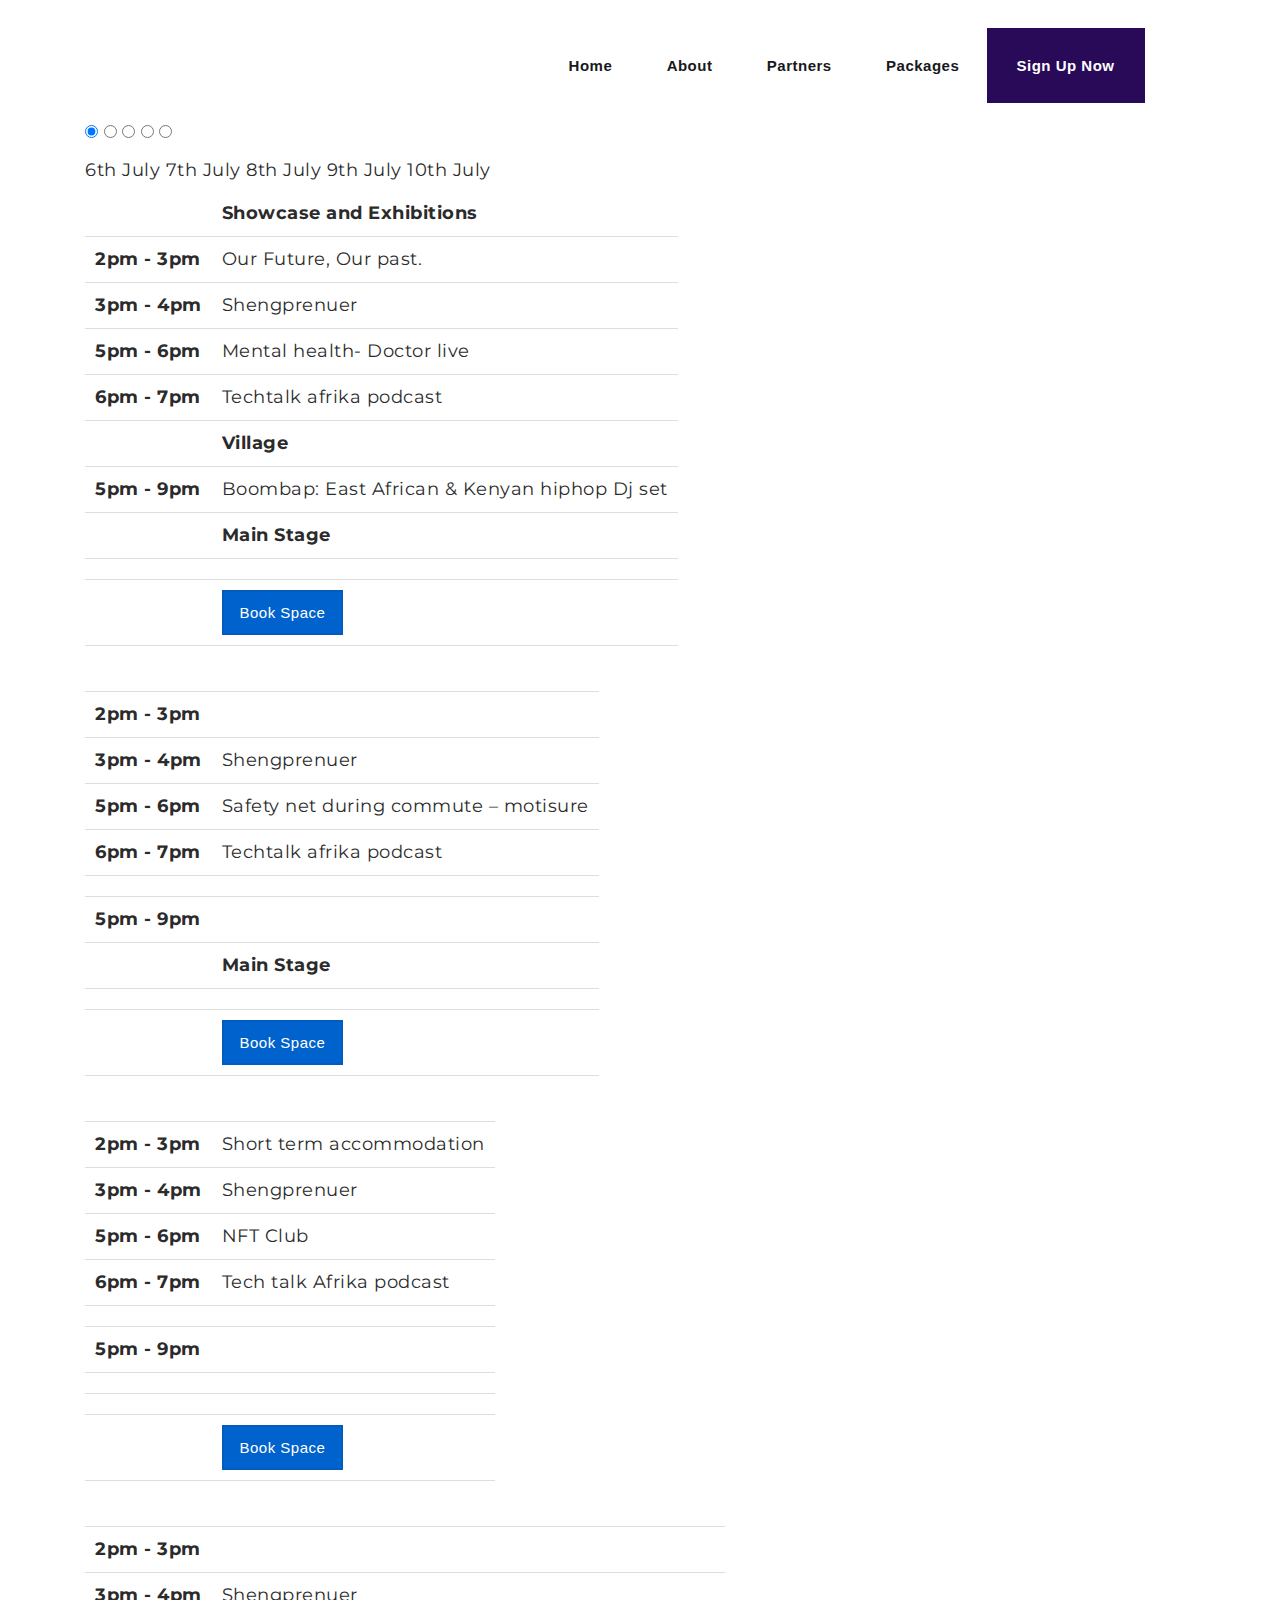
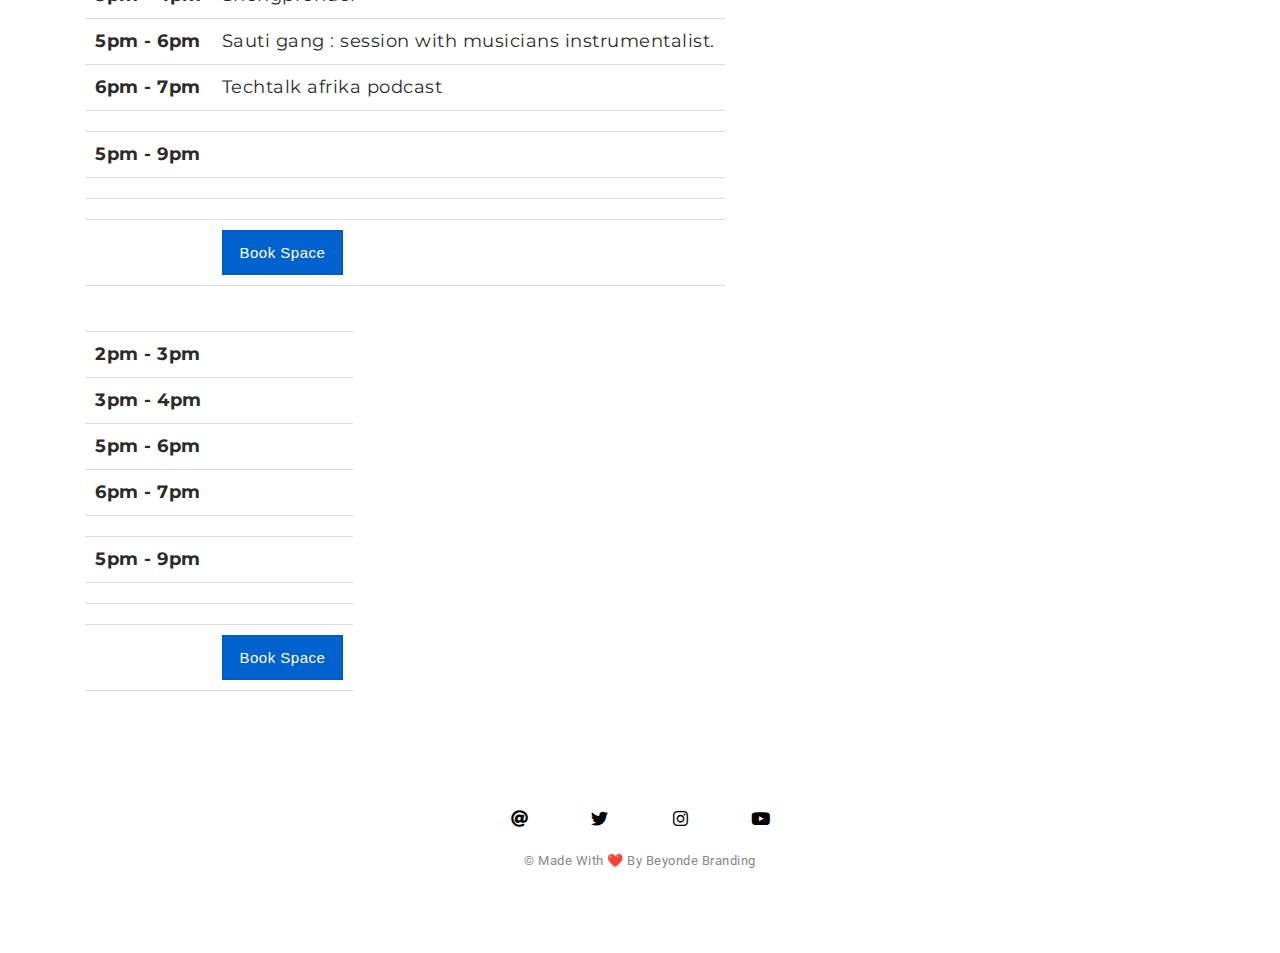
==== nsw/prog.html @ fda3c488 "chore: homepage rework" ====
<!DOCTYPE html>
<html lang="en">
<head>
    <!-- Meta Tags -->
    <meta charset="utf-8">
    <meta content="width=device-width, initial-scale=1, shrink-to-fit=no" name="viewport">
    <!-- Author -->
    <meta name="author" content="Beyonde Branding">
    <!-- Description -->
    <meta name="description" content="Nairobi Startup Week (NSW) provides an easy, fun and informative environment for start-ups and the ecosystem to curate an experience for their current and potential customers.">
    <!-- Page Title -->
    <title> NSW | Juliani presents Nairobi Startup Week</title>
    <!-- Bundle -->
    <link rel="stylesheet" href="./vendor/css/bundle.min.css">
    <!-- Plugin Css -->
    <link href="./vendor/css/LineIcons.min.css" rel="stylesheet">
    <link href="./vendor/css/jquery.fancybox.min.css" rel="stylesheet">
    <link href="./vendor/css/owl.carousel.min.css" rel="stylesheet">
    <link href="./vendor/css/wow.css" rel="stylesheet">
    <link rel="stylesheet" href="./vendor/css/cubeportfolio.min.css">
    <link href="css/line-awesome.min.css" rel="stylesheet">
    <!-- Style Sheet -->
    <link href="css/style.css" rel="stylesheet">
    <link href="css/custom.css" rel="stylesheet">
</head>
<body data-spy="scroll" data-target=".navbar" data-offset="90">

<!-- Start Loader -->
<div class="loader-bg">
    <div class="spinner">
        <div class="inner one"></div>
        <div class="inner two"></div>
        <div class="inner three"></div>
    </div>
</div>
<!-- End loader -->

<!-- Start Header -->
<header>
    <!--Navigation-->
    <nav class="navbar navbar-top-default navbar-expand-lg navbar-simple nav-line">
        <div class="navigation-toggle">
            <ul class="slider-social toggle-btn my-0">
                <li>
                    <a href="javascript:void(0);" class="sidemenu_btn" id="sidemenu_toggle">
                        <span></span>
                        <span></span>
                        <span></span>
                    </a>
                </li>
            </ul>
        </div>
        <div class="container">
            <div class="round-nav ">
                <a href="/#home" title="Logo" class="logo ">
                    <!--Logo Default-->
                    <!-- <img src="images/logo.png" alt="logo" class=" nav-logo"> -->
                </a>

                <!--Nav Links-->
                <div class="collapse navbar-collapse" id="megaone">
                    <div class="navbar-nav ml-auto ">
                        <a class="nav-link  line " href="/#home">Home</a>
                        <a class="nav-link  line" href="/#about">About</a>
                        <a class="nav-link  line" href="/#partners">Partners</a>
                        <a class="nav-link  line" href="/#packages">Packages</a>
                        <a target="_blank" href="https://bit.ly/NSW-startup-form" class=" nav-btn nav-link " data-animation-duration="500">Sign Up Now</a>
                    </div>
                </div>
            </div>
        </div>
        <div class="social-icons">
            <ul>
                <li><a class="email-hover" href="mailto:info@nsw.ke" target="_blank"><i class="fas fa-at"></i></a></li>
                <li><a class="instagram-hover" href="https://instagram.com/nsw_ke" target="_blank"><i class="fab fa-instagram"></i></a></li>
                <li><a class="twitter-hover" href="https://twitter.com/nsw_ke" target="_blank"><i class="fab fa-twitter"></i></a></li>
                <!-- <li><a class="instagram-hover" href="javascript:void(0);" target="_blank"><i class="fab fab fa-linkedin-in"></i></a></li> -->
            </ul>
        </div>

        <!--Side Menu Button-->
    </nav>

    <!--Side Nav-->
    <div class="side-menu hidden">
        <div class="mega-title" id="mega-title"><h2 class="inner-mega-title">NSW // 2022</h2></div>
        <span id="btn_sideNavClose">
          <i class="las la-times btn-close"></i>
        </span>
        <div class="inner-wrapper">
            <nav class="side-nav w-100">
                <a href="/#home" title="Logo" class="logo  navbar-brand">
                    <!-- <img src="images/logo.png" alt="logo"> -->
                </a>
                <ul class="navbar-nav text-capitalize">
                    <li class="nav-item">
                        <a class="nav-link " href="/#home">Home</a>
                    </li>
                    <li class="nav-item">
                        <a class="nav-link " href="/#about">About</a>
                    </li>
                    <li class="nav-item">
                        <a class="nav-link " href="/#partners">Partners</a>
                    </li>
                    <li class="nav-item">
                        <a class="nav-link " href="/#packages">Packages</a>
                    </li>
                    <li class="nav-item">
                        <a class="nav-link" target="_blank" href="https://bit.ly/NSW-startup-form">Sign Up</a>
                    </li>
                </ul>
            </nav>

            <div class="side-footer w-100">
                <p>&copy; 2022 // <a target="_blank" href="http://juliani.co.ke">Juliani</a></p>
            </div>
        </div>
    </div>
    <a id="close_side_menu" href="javascript:void(0);"></a>
</header>
<!-- End Header -->



<section id="aboutus" class="about-sec py-0">
  <div class="container">
      <div class="row padding-top">
          <div class="col-lg-12 d-flex align-items-center">
            <div class="warpper">
              <input class="radio" id="one" name="group" type="radio" checked="">
              <input class="radio" id="two" name="group" type="radio">
              <input class="radio" id="three" name="group" type="radio">
              <input class="radio" id="four" name="group" type="radio">
              <input class="radio" id="five" name="group" type="radio">
              <div class="tabs">
                  <label class="tab" id="one-tab" for="one">6th July</label>
                  <label class="tab" id="two-tab" for="two">7th July</label>
                  <label class="tab" id="three-tab" for="three">8th July</label>
                  <label class="tab" id="four-tab" for="four">9th July</label>
                  <label class="tab" id="five-tab" for="five">10th July</label>
              </div>
              <div class="panels">
                  <div class="panel" id="one-panel">
                      <div class="table-wrapper">
                          <table class="fl-table">
                              <thead>
                                  <tr>
                                      <th></th>
                                      <th><strong> Showcase and Exhibitions </strong></th>
                                  </tr>
                              </thead>
                              <tbody>
                                  <tr>
                                      <td><strong>2pm - 3pm</strong></td>
                                      <td>Our Future, Our past. </td>
                                  </tr>
                                  <tr>
                                      <td><strong>3pm - 4pm</strong></td>
                                      <td> Shengprenuer </td>
                                  </tr>
                                  <tr>
                                      <td><strong>5pm - 6pm</strong></td>
                                      <td> Mental health- Doctor live </td>
                                  </tr>
                                  <tr>
                                      <td><strong>6pm - 7pm</strong></td>
                                      <td> Techtalk afrika podcast  </td>
                                  </tr>
                                  <tr>
                                      <td><strong></strong></td>
                                      <td><strong>Village</strong></td>
                                  </tr>
                                  <tr>
                                      <td><strong>5pm - 9pm</strong></td>
                                      <td> Boombap: East African &amp; Kenyan hiphop Dj set</td>
                                  </tr>
                                  <tr>
                                      <td><strong></strong></td>
                                      <td><strong>Main Stage</strong></td>
                                  </tr>
                                  <tr>
                                      <td><strong></strong></td>
                                      <td><strong></strong></td>
                                  </tr>
                                  <tr>
                                      <td><strong></strong></td>
                                      <td><strong><a href="#" class="btn btn-primary btn-lg active" role="button" aria-pressed="true">Book Space</a></strong></td>
                                  </tr>
                              </tbody><tbody>
                          </tbody></table>
                      </div>
                  </div>
                  <div class="panel" id="two-panel">
                      <div class="table-wrapper">
                          <table class="fl-table">
                              <thead>
                                  <tr>
                                      <th></th>
                                      <th><strong> </strong></th>
                                  </tr>
                              </thead>
                              <tbody>
                                  <tr>
                                      <td><strong>2pm - 3pm</strong></td>
                                      <td> </td>
                                  </tr>
                                  <tr>
                                      <td><strong>3pm - 4pm</strong></td>
                                      <td> Shengprenuer </td>
                                  </tr>
                                  <tr>
                                      <td><strong>5pm - 6pm</strong></td>
                                      <td>Safety net during commute – motisure </td>
                                  </tr>
                                  <tr>
                                      <td><strong>6pm - 7pm</strong></td>
                                      <td> Techtalk afrika podcast </td>
                                  </tr>
                                  <tr>
                                      <td><strong></strong></td>
                                      <td><strong> </strong></td>
                                  </tr>
                                  <tr>
                                      <td><strong>5pm - 9pm</strong></td>
                                      <td> </td>
                                  </tr>
                                  <tr>
                                      <td><strong></strong></td>
                                      <td><strong>Main Stage</strong></td>
                                  </tr>
                                  <tr>
                                      <td><strong></strong></td>
                                      <td><strong></strong></td>
                                  </tr>
                                  <tr>
                                      <td><strong></strong></td>
                                      <td><strong><a href="#" class="btn btn-primary btn-lg active" role="button" aria-pressed="true">Book Space</a></strong></td>
                                  </tr>
                              </tbody><tbody>
                          </tbody></table>
                      </div>
                  </div>
                  <div class="panel" id="three-panel">
                      <div class="table-wrapper">
                          <table class="fl-table">
                              <thead>
                                  <tr>
                                      <th></th>
                                      <th><strong>  </strong></th>
                                  </tr>
                              </thead>
                              <tbody>
                                  <tr>
                                      <td><strong>2pm - 3pm</strong></td>
                                      <td> Short term accommodation </td>
                                  </tr>
                                  <tr>
                                      <td><strong>3pm - 4pm</strong></td>
                                      <td> Shengprenuer </td>
                                  </tr>
                                  <tr>
                                      <td><strong>5pm - 6pm</strong></td>
                                      <td> NFT Club </td>
                                  </tr>
                                  <tr>
                                      <td><strong>6pm - 7pm</strong></td>
                                      <td> Tech talk Afrika podcast</td>
                                  </tr>
                                  <tr>
                                      <td><strong></strong></td>
                                      <td><strong></strong></td>
                                  </tr>
                                  <tr>
                                      <td><strong>5pm - 9pm</strong></td>
                                      <td></td>
                                  </tr>
                                  <tr>
                                      <td><strong></strong></td>
                                      <td><strong></strong></td>
                                  </tr>
                                  <tr>
                                      <td><strong></strong></td>
                                      <td><strong></strong></td>
                                  </tr>
                                  <tr>
                                      <td><strong></strong></td>
                                      <td><strong><a href="#" class="btn btn-primary btn-lg active" role="button" aria-pressed="true">Book Space</a></strong></td>
                                  </tr>
                              </tbody><tbody>
                          </tbody></table>
                      </div>
                  </div>
                  <div class="panel" id="four-panel">
                      <div class="table-wrapper">
                          <table class="fl-table">
                              <thead>
                                  <tr>
                                      <th></th>
                                      <th><strong></strong></th>
                                  </tr>
                              </thead>
                              <tbody>
                                  <tr>
                                      <td><strong>2pm - 3pm</strong></td>
                                      <td></td>
                                  </tr>
                                  <tr>
                                      <td><strong>3pm - 4pm</strong></td>
                                      <td> Shengprenuer </td>
                                  </tr>
                                  <tr>
                                      <td><strong>5pm - 6pm</strong></td>
                                      <td> Sauti gang : session with musicians instrumentalist.</td>
                                  </tr>
                                  <tr>
                                      <td><strong>6pm - 7pm</strong></td>
                                      <td> Techtalk afrika podcast  </td>
                                  </tr>
                                  <tr>
                                      <td><strong></strong></td>
                                      <td><strong></strong></td>
                                  </tr>
                                  <tr>
                                      <td><strong>5pm - 9pm</strong></td>
                                      <td> </td>
                                  </tr>
                                  <tr>
                                      <td><strong></strong></td>
                                      <td><strong> </strong></td>
                                  </tr>
                                  <tr>
                                      <td><strong></strong></td>
                                      <td><strong></strong></td>
                                  </tr>
                                  <tr>
                                      <td><strong></strong></td>
                                      <td><strong><a href="#" class="btn btn-primary btn-lg active" role="button" aria-pressed="true">Book Space</a></strong></td>
                                  </tr>
                              </tbody><tbody>
                          </tbody></table>
                      </div>
                  </div>
                  <div class="panel" id="five-panel">
                      <div class="table-wrapper">
                          <table class="fl-table">
                              <thead>
                                  <tr>
                                      <th></th>
                                      <th><strong>  </strong></th>
                                  </tr>
                              </thead>
                              <tbody>
                                  <tr>
                                      <td><strong>2pm - 3pm</strong></td>
                                      <td> </td>
                                  </tr>
                                  <tr>
                                      <td><strong>3pm - 4pm</strong></td>
                                      <td> </td>
                                  </tr>
                                  <tr>
                                      <td><strong>5pm - 6pm</strong></td>
                                      <td>  </td>
                                  </tr>
                                  <tr>
                                      <td><strong>6pm - 7pm</strong></td>
                                      <td> </td>
                                  </tr>
                                  <tr>
                                      <td><strong></strong></td>
                                      <td><strong> </strong></td>
                                  </tr>
                                  <tr>
                                      <td><strong>5pm - 9pm</strong></td>
                                      <td> </td>
                                  </tr>
                                  <tr>
                                      <td><strong></strong></td>
                                      <td><strong> </strong></td>
                                  </tr>
                                  <tr>
                                      <td><strong></strong></td>
                                      <td><strong></strong></td>
                                  </tr>
                                  <tr>
                                      <td><strong></strong></td>
                                      <td><strong><a href="#" class="btn btn-primary btn-lg active" role="button" aria-pressed="true">Book Space</a></strong></td>
                                  </tr>
                              </tbody><tbody>
                          </tbody></table>
                      </div>
                  </div>
              </div>
          </div>

          </div>
      </div>
  </div>
</section>

<!-- MAIN PAGE END -->

<!-- START FOOTER -->
<footer class="footer">
    <div class="container">
        <div class="row align-items-center">
            <!--Social-->
            <div class="col-12 text-center">
                <div class="footer-social">
                    <ul class="list-unstyled social-icons social-icons-simple">
                        <!-- <li><a class="facebook_bg_hvr2 wow fadeInUp" href="javascript:void(0)"><i class="fab fa-facebook-f" aria-hidden="true"></i> </a> </li> -->
                        <li><a href="mailto:info@nsw.ke" target="_blank"><i class="fas fa-at" aria-hidden="true"></i> </a> </li>
                        <li><a class="twitter_bg_hvr2 wow fadeInDown" href="https://twitter.com/nsw_ke" target="_blank"><i class="fab fa-twitter" aria-hidden="true"></i> </a> </li>
                        <!-- <li><a class="linkdin_bg_hvr2 wow fadeInDown" href="javascript:void(0)"><i class="fab fa-linkedin-in" aria-hidden="true"></i> </a> </li> -->
                        <li><a class="instagram_bg_hvr2 wow fadeInUp" href="https://instagram.com/nsw_ke" target="_blank"><i class="fab fa-instagram" aria-hidden="true"></i> </a> </li>
                        <li><a class="youtube_bg_hvr2 wow fadeInUp" href="#"><i class="fab fa-youtube" aria-hidden="true"></i> </a> </li>
                        <!-- <li><a class="pintrest_bg_hvr2 wow fadeInUp" href="javascript:void(0)"><i class="fab fa-pinterest-p" aria-hidden="true"></i> </a> </li> -->
                    </ul>
                </div>
                <!--Text-->
                <p class="company-about fadeIn">&copy; Made With ❤️ By <a target="_blank" href="http://labs.beyon.de">Beyonde Branding</a></p>
            </div>
        </div>
    </div>
</footer>
<!-- END FOOTER -->

<!-- JavaScript -->
<script src="./vendor/js/bundle.min.js"></script>
<script src="js/script.js"></script>

</body>
</html>
---- nsw/vendor/css/wow.css ----
@charset "UTF-8";


/*!
Animate.css - http://daneden.me/animate
Licensed under the MIT license

Copyright (c) 2013 Daniel Eden

Permission is hereby granted, free of charge, to any person obtaining a copy of this software and associated documentation files (the "Software"), to deal in the Software without restriction, including without limitation the rights to use, copy, modify, merge, publish, distribute, sublicense, and/or sell copies of the Software, and to permit persons to whom the Software is furnished to do so, subject to the following conditions:

The above copyright notice and this permission notice shall be included in all copies or substantial portions of the Software.

THE SOFTWARE IS PROVIDED "AS IS", WITHOUT WARRANTY OF ANY KIND, EXPRESS OR IMPLIED, INCLUDING BUT NOT LIMITED TO THE WARRANTIES OF MERCHANTABILITY, FITNESS FOR A PARTICULAR PURPOSE AND NONINFRINGEMENT. IN NO EVENT SHALL THE AUTHORS OR COPYRIGHT HOLDERS BE LIABLE FOR ANY CLAIM, DAMAGES OR OTHER LIABILITY, WHETHER IN AN ACTION OF CONTRACT, TORT OR OTHERWISE, ARISING FROM, OUT OF OR IN CONNECTION WITH THE SOFTWARE OR THE USE OR OTHER DEALINGS IN THE SOFTWARE.
*/

.animated {
  -webkit-animation-duration: 1s;
  animation-duration: 1s;
  -webkit-animation-fill-mode: both;
  animation-fill-mode: both;
}

.animated.hinge {
  -webkit-animation-duration: 2s;
  animation-duration: 2s;
}

@-webkit-keyframes bounce {
  0%, 20%, 50%, 80%, 100% {
    -webkit-transform: translateY(0);
    transform: translateY(0);
  }

  40% {
    -webkit-transform: translateY(-30px);
    transform: translateY(-30px);
  }

  60% {
    -webkit-transform: translateY(-15px);
    transform: translateY(-15px);
  }
}

@keyframes bounce {
  0%, 20%, 50%, 80%, 100% {
    -webkit-transform: translateY(0);
    -ms-transform: translateY(0);
    transform: translateY(0);
  }

  40% {
    -webkit-transform: translateY(-30px);
    -ms-transform: translateY(-30px);
    transform: translateY(-30px);
  }

  60% {
    -webkit-transform: translateY(-15px);
    -ms-transform: translateY(-15px);
    transform: translateY(-15px);
  }
}

.bounce {
  -webkit-animation-name: bounce;
  animation-name: bounce;
}

@-webkit-keyframes flash {
  0%, 50%, 100% {
    opacity: 1;
  }

  25%, 75% {
    opacity: 0;
  }
}

@keyframes flash {
  0%, 50%, 100% {
    opacity: 1;
  }

  25%, 75% {
    opacity: 0;
  }
}

.flash {
  -webkit-animation-name: flash;
  animation-name: flash;
}

/* originally authored by Nick Pettit - https://github.com/nickpettit/glide */

@-webkit-keyframes pulse {
  0% {
    -webkit-transform: scale(1);
    transform: scale(1);
  }

  50% {
    -webkit-transform: scale(1.1);
    transform: scale(1.1);
  }

  100% {
    -webkit-transform: scale(1);
    transform: scale(1);
  }
}

@keyframes pulse {
  0% {
    -webkit-transform: scale(1);
    -ms-transform: scale(1);
    transform: scale(1);
  }

  50% {
    -webkit-transform: scale(1.1);
    -ms-transform: scale(1.1);
    transform: scale(1.1);
  }

  100% {
    -webkit-transform: scale(1);
    -ms-transform: scale(1);
    transform: scale(1);
  }
}

.pulse {
  -webkit-animation-name: pulse;
  animation-name: pulse;
}

@-webkit-keyframes shake {
  0%, 100% {
    -webkit-transform: translateX(0);
    transform: translateX(0);
  }

  10%, 30%, 50%, 70%, 90% {
    -webkit-transform: translateX(-10px);
    transform: translateX(-10px);
  }

  20%, 40%, 60%, 80% {
    -webkit-transform: translateX(10px);
    transform: translateX(10px);
  }
}

@keyframes shake {
  0%, 100% {
    -webkit-transform: translateX(0);
    -ms-transform: translateX(0);
    transform: translateX(0);
  }

  10%, 30%, 50%, 70%, 90% {
    -webkit-transform: translateX(-10px);
    -ms-transform: translateX(-10px);
    transform: translateX(-10px);
  }

  20%, 40%, 60%, 80% {
    -webkit-transform: translateX(10px);
    -ms-transform: translateX(10px);
    transform: translateX(10px);
  }
}

.shake {
  -webkit-animation-name: shake;
  animation-name: shake;
}

@-webkit-keyframes swing {
  20% {
    -webkit-transform: rotate(15deg);
    transform: rotate(15deg);
  }

  40% {
    -webkit-transform: rotate(-10deg);
    transform: rotate(-10deg);
  }

  60% {
    -webkit-transform: rotate(5deg);
    transform: rotate(5deg);
  }

  80% {
    -webkit-transform: rotate(-5deg);
    transform: rotate(-5deg);
  }

  100% {
    -webkit-transform: rotate(0deg);
    transform: rotate(0deg);
  }
}

@keyframes swing {
  20% {
    -webkit-transform: rotate(15deg);
    -ms-transform: rotate(15deg);
    transform: rotate(15deg);
  }

  40% {
    -webkit-transform: rotate(-10deg);
    -ms-transform: rotate(-10deg);
    transform: rotate(-10deg);
  }

  60% {
    -webkit-transform: rotate(5deg);
    -ms-transform: rotate(5deg);
    transform: rotate(5deg);
  }

  80% {
    -webkit-transform: rotate(-5deg);
    -ms-transform: rotate(-5deg);
    transform: rotate(-5deg);
  }

  100% {
    -webkit-transform: rotate(0deg);
    -ms-transform: rotate(0deg);
    transform: rotate(0deg);
  }
}

.swing {
  -webkit-transform-origin: top center;
  -ms-transform-origin: top center;
  transform-origin: top center;
  -webkit-animation-name: swing;
  animation-name: swing;
}

@-webkit-keyframes tada {
  0% {
    -webkit-transform: scale(1);
    transform: scale(1);
  }

  10%, 20% {
    -webkit-transform: scale(0.9) rotate(-3deg);
    transform: scale(0.9) rotate(-3deg);
  }

  30%, 50%, 70%, 90% {
    -webkit-transform: scale(1.1) rotate(3deg);
    transform: scale(1.1) rotate(3deg);
  }

  40%, 60%, 80% {
    -webkit-transform: scale(1.1) rotate(-3deg);
    transform: scale(1.1) rotate(-3deg);
  }

  100% {
    -webkit-transform: scale(1) rotate(0);
    transform: scale(1) rotate(0);
  }
}

@keyframes tada {
  0% {
    -webkit-transform: scale(1);
    -ms-transform: scale(1);
    transform: scale(1);
  }

  10%, 20% {
    -webkit-transform: scale(0.9) rotate(-3deg);
    -ms-transform: scale(0.9) rotate(-3deg);
    transform: scale(0.9) rotate(-3deg);
  }

  30%, 50%, 70%, 90% {
    -webkit-transform: scale(1.1) rotate(3deg);
    -ms-transform: scale(1.1) rotate(3deg);
    transform: scale(1.1) rotate(3deg);
  }

  40%, 60%, 80% {
    -webkit-transform: scale(1.1) rotate(-3deg);
    -ms-transform: scale(1.1) rotate(-3deg);
    transform: scale(1.1) rotate(-3deg);
  }

  100% {
    -webkit-transform: scale(1) rotate(0);
    -ms-transform: scale(1) rotate(0);
    transform: scale(1) rotate(0);
  }
}

.tada {
  -webkit-animation-name: tada;
  animation-name: tada;
}

/* originally authored by Nick Pettit - https://github.com/nickpettit/glide */

@-webkit-keyframes wobble {
  0% {
    -webkit-transform: translateX(0%);
    transform: translateX(0%);
  }

  15% {
    -webkit-transform: translateX(-25%) rotate(-5deg);
    transform: translateX(-25%) rotate(-5deg);
  }

  30% {
    -webkit-transform: translateX(20%) rotate(3deg);
    transform: translateX(20%) rotate(3deg);
  }

  45% {
    -webkit-transform: translateX(-15%) rotate(-3deg);
    transform: translateX(-15%) rotate(-3deg);
  }

  60% {
    -webkit-transform: translateX(10%) rotate(2deg);
    transform: translateX(10%) rotate(2deg);
  }

  75% {
    -webkit-transform: translateX(-5%) rotate(-1deg);
    transform: translateX(-5%) rotate(-1deg);
  }

  100% {
    -webkit-transform: translateX(0%);
    transform: translateX(0%);
  }
}

@keyframes wobble {
  0% {
    -webkit-transform: translateX(0%);
    -ms-transform: translateX(0%);
    transform: translateX(0%);
  }

  15% {
    -webkit-transform: translateX(-25%) rotate(-5deg);
    -ms-transform: translateX(-25%) rotate(-5deg);
    transform: translateX(-25%) rotate(-5deg);
  }

  30% {
    -webkit-transform: translateX(20%) rotate(3deg);
    -ms-transform: translateX(20%) rotate(3deg);
    transform: translateX(20%) rotate(3deg);
  }

  45% {
    -webkit-transform: translateX(-15%) rotate(-3deg);
    -ms-transform: translateX(-15%) rotate(-3deg);
    transform: translateX(-15%) rotate(-3deg);
  }

  60% {
    -webkit-transform: translateX(10%) rotate(2deg);
    -ms-transform: translateX(10%) rotate(2deg);
    transform: translateX(10%) rotate(2deg);
  }

  75% {
    -webkit-transform: translateX(-5%) rotate(-1deg);
    -ms-transform: translateX(-5%) rotate(-1deg);
    transform: translateX(-5%) rotate(-1deg);
  }

  100% {
    -webkit-transform: translateX(0%);
    -ms-transform: translateX(0%);
    transform: translateX(0%);
  }
}

.wobble {
  -webkit-animation-name: wobble;
  animation-name: wobble;
}

@-webkit-keyframes bounceIn {
  0% {
    opacity: 0;
    -webkit-transform: scale(.3);
    transform: scale(.3);
  }

  50% {
    opacity: 1;
    -webkit-transform: scale(1.05);
    transform: scale(1.05);
  }

  70% {
    -webkit-transform: scale(.9);
    transform: scale(.9);
  }

  100% {
    -webkit-transform: scale(1);
    transform: scale(1);
  }
}

@keyframes bounceIn {
  0% {
    opacity: 0;
    -webkit-transform: scale(.3);
    -ms-transform: scale(.3);
    transform: scale(.3);
  }

  50% {
    opacity: 1;
    -webkit-transform: scale(1.05);
    -ms-transform: scale(1.05);
    transform: scale(1.05);
  }

  70% {
    -webkit-transform: scale(.9);
    -ms-transform: scale(.9);
    transform: scale(.9);
  }

  100% {
    -webkit-transform: scale(1);
    -ms-transform: scale(1);
    transform: scale(1);
  }
}

.bounceIn {
  -webkit-animation-name: bounceIn;
  animation-name: bounceIn;
}

@-webkit-keyframes bounceInDown {
  0% {
    opacity: 0;
    -webkit-transform: translateY(-2000px);
    transform: translateY(-2000px);
  }

  60% {
    opacity: 1;
    -webkit-transform: translateY(30px);
    transform: translateY(30px);
  }

  80% {
    -webkit-transform: translateY(-10px);
    transform: translateY(-10px);
  }

  100% {
    -webkit-transform: translateY(0);
    transform: translateY(0);
  }
}

@keyframes bounceInDown {
  0% {
    opacity: 0;
    -webkit-transform: translateY(-2000px);
    -ms-transform: translateY(-2000px);
    transform: translateY(-2000px);
  }

  60% {
    opacity: 1;
    -webkit-transform: translateY(30px);
    -ms-transform: translateY(30px);
    transform: translateY(30px);
  }

  80% {
    -webkit-transform: translateY(-10px);
    -ms-transform: translateY(-10px);
    transform: translateY(-10px);
  }

  100% {
    -webkit-transform: translateY(0);
    -ms-transform: translateY(0);
    transform: translateY(0);
  }
}

.bounceInDown {
  -webkit-animation-name: bounceInDown;
  animation-name: bounceInDown;
}

@-webkit-keyframes bounceInLeft {
  0% {
    opacity: 0;
    -webkit-transform: translateX(-2000px);
    transform: translateX(-2000px);
  }

  60% {
    opacity: 1;
    -webkit-transform: translateX(30px);
    transform: translateX(30px);
  }

  80% {
    -webkit-transform: translateX(-10px);
    transform: translateX(-10px);
  }

  100% {
    -webkit-transform: translateX(0);
    transform: translateX(0);
  }
}

@keyframes bounceInLeft {
  0% {
    opacity: 0;
    -webkit-transform: translateX(-2000px);
    -ms-transform: translateX(-2000px);
    transform: translateX(-2000px);
  }

  60% {
    opacity: 1;
    -webkit-transform: translateX(30px);
    -ms-transform: translateX(30px);
    transform: translateX(30px);
  }

  80% {
    -webkit-transform: translateX(-10px);
    -ms-transform: translateX(-10px);
    transform: translateX(-10px);
  }

  100% {
    -webkit-transform: translateX(0);
    -ms-transform: translateX(0);
    transform: translateX(0);
  }
}

.bounceInLeft {
  -webkit-animation-name: bounceInLeft;
  animation-name: bounceInLeft;
}

@-webkit-keyframes bounceInRight {
  0% {
    opacity: 0;
    -webkit-transform: translateX(2000px);
    transform: translateX(2000px);
  }

  60% {
    opacity: 1;
    -webkit-transform: translateX(-30px);
    transform: translateX(-30px);
  }

  80% {
    -webkit-transform: translateX(10px);
    transform: translateX(10px);
  }

  100% {
    -webkit-transform: translateX(0);
    transform: translateX(0);
  }
}

@keyframes bounceInRight {
  0% {
    opacity: 0;
    -webkit-transform: translateX(2000px);
    -ms-transform: translateX(2000px);
    transform: translateX(2000px);
  }

  60% {
    opacity: 1;
    -webkit-transform: translateX(-30px);
    -ms-transform: translateX(-30px);
    transform: translateX(-30px);
  }

  80% {
    -webkit-transform: translateX(10px);
    -ms-transform: translateX(10px);
    transform: translateX(10px);
  }

  100% {
    -webkit-transform: translateX(0);
    -ms-transform: translateX(0);
    transform: translateX(0);
  }
}

.bounceInRight {
  -webkit-animation-name: bounceInRight;
  animation-name: bounceInRight;
}

@-webkit-keyframes bounceInUp {
  0% {
    opacity: 0;
    -webkit-transform: translateY(2000px);
    transform: translateY(2000px);
  }

  60% {
    opacity: 1;
    -webkit-transform: translateY(-30px);
    transform: translateY(-30px);
  }

  80% {
    -webkit-transform: translateY(10px);
    transform: translateY(10px);
  }

  100% {
    -webkit-transform: translateY(0);
    transform: translateY(0);
  }
}

@keyframes bounceInUp {
  0% {
    opacity: 0;
    -webkit-transform: translateY(2000px);
    -ms-transform: translateY(2000px);
    transform: translateY(2000px);
  }

  60% {
    opacity: 1;
    -webkit-transform: translateY(-30px);
    -ms-transform: translateY(-30px);
    transform: translateY(-30px);
  }

  80% {
    -webkit-transform: translateY(10px);
    -ms-transform: translateY(10px);
    transform: translateY(10px);
  }

  100% {
    -webkit-transform: translateY(0);
    -ms-transform: translateY(0);
    transform: translateY(0);
  }
}

.bounceInUp {
  -webkit-animation-name: bounceInUp;
  animation-name: bounceInUp;
}

@-webkit-keyframes bounceOut {
  0% {
    -webkit-transform: scale(1);
    transform: scale(1);
  }

  25% {
    -webkit-transform: scale(.95);
    transform: scale(.95);
  }

  50% {
    opacity: 1;
    -webkit-transform: scale(1.1);
    transform: scale(1.1);
  }

  100% {
    opacity: 0;
    -webkit-transform: scale(.3);
    transform: scale(.3);
  }
}

@keyframes bounceOut {
  0% {
    -webkit-transform: scale(1);
    -ms-transform: scale(1);
    transform: scale(1);
  }

  25% {
    -webkit-transform: scale(.95);
    -ms-transform: scale(.95);
    transform: scale(.95);
  }

  50% {
    opacity: 1;
    -webkit-transform: scale(1.1);
    -ms-transform: scale(1.1);
    transform: scale(1.1);
  }

  100% {
    opacity: 0;
    -webkit-transform: scale(.3);
    -ms-transform: scale(.3);
    transform: scale(.3);
  }
}

.bounceOut {
  -webkit-animation-name: bounceOut;
  animation-name: bounceOut;
}

@-webkit-keyframes bounceOutDown {
  0% {
    -webkit-transform: translateY(0);
    transform: translateY(0);
  }

  20% {
    opacity: 1;
    -webkit-transform: translateY(-20px);
    transform: translateY(-20px);
  }

  100% {
    opacity: 0;
    -webkit-transform: translateY(2000px);
    transform: translateY(2000px);
  }
}

@keyframes bounceOutDown {
  0% {
    -webkit-transform: translateY(0);
    -ms-transform: translateY(0);
    transform: translateY(0);
  }

  20% {
    opacity: 1;
    -webkit-transform: translateY(-20px);
    -ms-transform: translateY(-20px);
    transform: translateY(-20px);
  }

  100% {
    opacity: 0;
    -webkit-transform: translateY(2000px);
    -ms-transform: translateY(2000px);
    transform: translateY(2000px);
  }
}

.bounceOutDown {
  -webkit-animation-name: bounceOutDown;
  animation-name: bounceOutDown;
}

@-webkit-keyframes bounceOutLeft {
  0% {
    -webkit-transform: translateX(0);
    transform: translateX(0);
  }

  20% {
    opacity: 1;
    -webkit-transform: translateX(20px);
    transform: translateX(20px);
  }

  100% {
    opacity: 0;
    -webkit-transform: translateX(-2000px);
    transform: translateX(-2000px);
  }
}

@keyframes bounceOutLeft {
  0% {
    -webkit-transform: translateX(0);
    -ms-transform: translateX(0);
    transform: translateX(0);
  }

  20% {
    opacity: 1;
    -webkit-transform: translateX(20px);
    -ms-transform: translateX(20px);
    transform: translateX(20px);
  }

  100% {
    opacity: 0;
    -webkit-transform: translateX(-2000px);
    -ms-transform: translateX(-2000px);
    transform: translateX(-2000px);
  }
}

.bounceOutLeft {
  -webkit-animation-name: bounceOutLeft;
  animation-name: bounceOutLeft;
}

@-webkit-keyframes bounceOutRight {
  0% {
    -webkit-transform: translateX(0);
    transform: translateX(0);
  }

  20% {
    opacity: 1;
    -webkit-transform: translateX(-20px);
    transform: translateX(-20px);
  }

  100% {
    opacity: 0;
    -webkit-transform: translateX(2000px);
    transform: translateX(2000px);
  }
}

@keyframes bounceOutRight {
  0% {
    -webkit-transform: translateX(0);
    -ms-transform: translateX(0);
    transform: translateX(0);
  }

  20% {
    opacity: 1;
    -webkit-transform: translateX(-20px);
    -ms-transform: translateX(-20px);
    transform: translateX(-20px);
  }

  100% {
    opacity: 0;
    -webkit-transform: translateX(2000px);
    -ms-transform: translateX(2000px);
    transform: translateX(2000px);
  }
}

.bounceOutRight {
  -webkit-animation-name: bounceOutRight;
  animation-name: bounceOutRight;
}

@-webkit-keyframes bounceOutUp {
  0% {
    -webkit-transform: translateY(0);
    transform: translateY(0);
  }

  20% {
    opacity: 1;
    -webkit-transform: translateY(20px);
    transform: translateY(20px);
  }

  100% {
    opacity: 0;
    -webkit-transform: translateY(-2000px);
    transform: translateY(-2000px);
  }
}

@keyframes bounceOutUp {
  0% {
    -webkit-transform: translateY(0);
    -ms-transform: translateY(0);
    transform: translateY(0);
  }

  20% {
    opacity: 1;
    -webkit-transform: translateY(20px);
    -ms-transform: translateY(20px);
    transform: translateY(20px);
  }

  100% {
    opacity: 0;
    -webkit-transform: translateY(-2000px);
    -ms-transform: translateY(-2000px);
    transform: translateY(-2000px);
  }
}

.bounceOutUp {
  -webkit-animation-name: bounceOutUp;
  animation-name: bounceOutUp;
}

@-webkit-keyframes fadeIn {
  0% {
    opacity: 0;
  }

  100% {
    opacity: 1;
  }
}

@keyframes fadeIn {
  0% {
    opacity: 0;
  }

  100% {
    opacity: 1;
  }
}

.fadeIn {
  -webkit-animation-name: fadeIn;
  animation-name: fadeIn;
}

@-webkit-keyframes fadeInDown {
  0% {
    opacity: 0;
    -webkit-transform: translateY(-20px);
    transform: translateY(-20px);
  }

  100% {
    opacity: 1;
    -webkit-transform: translateY(0);
    transform: translateY(0);
  }
}

@keyframes fadeInDown {
  0% {
    opacity: 0;
    -webkit-transform: translateY(-20px);
    -ms-transform: translateY(-20px);
    transform: translateY(-20px);
  }

  100% {
    opacity: 1;
    -webkit-transform: translateY(0);
    -ms-transform: translateY(0);
    transform: translateY(0);
  }
}

.fadeInDown {
  -webkit-animation-name: fadeInDown;
  animation-name: fadeInDown;
}

@-webkit-keyframes fadeInDownBig {
  0% {
    opacity: 0;
    -webkit-transform: translateY(-2000px);
    transform: translateY(-2000px);
  }

  100% {
    opacity: 1;
    -webkit-transform: translateY(0);
    transform: translateY(0);
  }
}

@keyframes fadeInDownBig {
  0% {
    opacity: 0;
    -webkit-transform: translateY(-2000px);
    -ms-transform: translateY(-2000px);
    transform: translateY(-2000px);
  }

  100% {
    opacity: 1;
    -webkit-transform: translateY(0);
    -ms-transform: translateY(0);
    transform: translateY(0);
  }
}

.fadeInDownBig {
  -webkit-animation-name: fadeInDownBig;
  animation-name: fadeInDownBig;
}

@-webkit-keyframes fadeInLeft {
  0% {
    opacity: 0;
    -webkit-transform: translateX(-20px);
    transform: translateX(-20px);
  }

  100% {
    opacity: 1;
    -webkit-transform: translateX(0);
    transform: translateX(0);
  }
}

@keyframes fadeInLeft {
  0% {
    opacity: 0;
    -webkit-transform: translateX(-20px);
    -ms-transform: translateX(-20px);
    transform: translateX(-20px);
  }

  100% {
    opacity: 1;
    -webkit-transform: translateX(0);
    -ms-transform: translateX(0);
    transform: translateX(0);
  }
}

.fadeInLeft {
  -webkit-animation-name: fadeInLeft;
  animation-name: fadeInLeft;
}

@-webkit-keyframes fadeInLeftBig {
  0% {
    opacity: 0;
    -webkit-transform: translateX(-2000px);
    transform: translateX(-2000px);
  }

  100% {
    opacity: 1;
    -webkit-transform: translateX(0);
    transform: translateX(0);
  }
}

@keyframes fadeInLeftBig {
  0% {
    opacity: 0;
    -webkit-transform: translateX(-2000px);
    -ms-transform: translateX(-2000px);
    transform: translateX(-2000px);
  }

  100% {
    opacity: 1;
    -webkit-transform: translateX(0);
    -ms-transform: translateX(0);
    transform: translateX(0);
  }
}

.fadeInLeftBig {
  -webkit-animation-name: fadeInLeftBig;
  animation-name: fadeInLeftBig;
}

@-webkit-keyframes fadeInRight {
  0% {
    opacity: 0;
    -webkit-transform: translateX(20px);
    transform: translateX(20px);
  }

  100% {
    opacity: 1;
    -webkit-transform: translateX(0);
    transform: translateX(0);
  }
}

@keyframes fadeInRight {
  0% {
    opacity: 0;
    -webkit-transform: translateX(20px);
    -ms-transform: translateX(20px);
    transform: translateX(20px);
  }

  100% {
    opacity: 1;
    -webkit-transform: translateX(0);
    -ms-transform: translateX(0);
    transform: translateX(0);
  }
}

.fadeInRight {
  -webkit-animation-name: fadeInRight;
  animation-name: fadeInRight;
}

@-webkit-keyframes fadeInRightBig {
  0% {
    opacity: 0;
    -webkit-transform: translateX(2000px);
    transform: translateX(2000px);
  }

  100% {
    opacity: 1;
    -webkit-transform: translateX(0);
    transform: translateX(0);
  }
}

@keyframes fadeInRightBig {
  0% {
    opacity: 0;
    -webkit-transform: translateX(2000px);
    -ms-transform: translateX(2000px);
    transform: translateX(2000px);
  }

  100% {
    opacity: 1;
    -webkit-transform: translateX(0);
    -ms-transform: translateX(0);
    transform: translateX(0);
  }
}

.fadeInRightBig {
  -webkit-animation-name: fadeInRightBig;
  animation-name: fadeInRightBig;
}

@-webkit-keyframes fadeInUp {
  0% {
    opacity: 0;
    -webkit-transform: translateY(20px);
    transform: translateY(20px);
  }

  100% {
    opacity: 1;
    -webkit-transform: translateY(0);
    transform: translateY(0);
  }
}

@keyframes fadeInUp {
  0% {
    opacity: 0;
    -webkit-transform: translateY(20px);
    -ms-transform: translateY(20px);
    transform: translateY(20px);
  }

  100% {
    opacity: 1;
    -webkit-transform: translateY(0);
    -ms-transform: translateY(0);
    transform: translateY(0);
  }
}

.fadeInUp {
  -webkit-animation-name: fadeInUp;
  animation-name: fadeInUp;
}

@-webkit-keyframes fadeInUpBig {
  0% {
    opacity: 0;
    -webkit-transform: translateY(2000px);
    transform: translateY(2000px);
  }

  100% {
    opacity: 1;
    -webkit-transform: translateY(0);
    transform: translateY(0);
  }
}

@keyframes fadeInUpBig {
  0% {
    opacity: 0;
    -webkit-transform: translateY(2000px);
    -ms-transform: translateY(2000px);
    transform: translateY(2000px);
  }

  100% {
    opacity: 1;
    -webkit-transform: translateY(0);
    -ms-transform: translateY(0);
    transform: translateY(0);
  }
}

.fadeInUpBig {
  -webkit-animation-name: fadeInUpBig;
  animation-name: fadeInUpBig;
}

@-webkit-keyframes fadeOut {
  0% {
    opacity: 1;
  }

  100% {
    opacity: 0;
  }
}

@keyframes fadeOut {
  0% {
    opacity: 1;
  }

  100% {
    opacity: 0;
  }
}

.fadeOut {
  -webkit-animation-name: fadeOut;
  animation-name: fadeOut;
}

@-webkit-keyframes fadeOutDown {
  0% {
    opacity: 1;
    -webkit-transform: translateY(0);
    transform: translateY(0);
  }

  100% {
    opacity: 0;
    -webkit-transform: translateY(20px);
    transform: translateY(20px);
  }
}

@keyframes fadeOutDown {
  0% {
    opacity: 1;
    -webkit-transform: translateY(0);
    -ms-transform: translateY(0);
    transform: translateY(0);
  }

  100% {
    opacity: 0;
    -webkit-transform: translateY(20px);
    -ms-transform: translateY(20px);
    transform: translateY(20px);
  }
}

.fadeOutDown {
  -webkit-animation-name: fadeOutDown;
  animation-name: fadeOutDown;
}

@-webkit-keyframes fadeOutDownBig {
  0% {
    opacity: 1;
    -webkit-transform: translateY(0);
    transform: translateY(0);
  }

  100% {
    opacity: 0;
    -webkit-transform: translateY(2000px);
    transform: translateY(2000px);
  }
}

@keyframes fadeOutDownBig {
  0% {
    opacity: 1;
    -webkit-transform: translateY(0);
    -ms-transform: translateY(0);
    transform: translateY(0);
  }

  100% {
    opacity: 0;
    -webkit-transform: translateY(2000px);
    -ms-transform: translateY(2000px);
    transform: translateY(2000px);
  }
}

.fadeOutDownBig {
  -webkit-animation-name: fadeOutDownBig;
  animation-name: fadeOutDownBig;
}

@-webkit-keyframes fadeOutLeft {
  0% {
    opacity: 1;
    -webkit-transform: translateX(0);
    transform: translateX(0);
  }

  100% {
    opacity: 0;
    -webkit-transform: translateX(-20px);
    transform: translateX(-20px);
  }
}

@keyframes fadeOutLeft {
  0% {
    opacity: 1;
    -webkit-transform: translateX(0);
    -ms-transform: translateX(0);
    transform: translateX(0);
  }

  100% {
    opacity: 0;
    -webkit-transform: translateX(-20px);
    -ms-transform: translateX(-20px);
    transform: translateX(-20px);
  }
}

.fadeOutLeft {
  -webkit-animation-name: fadeOutLeft;
  animation-name: fadeOutLeft;
}

@-webkit-keyframes fadeOutLeftBig {
  0% {
    opacity: 1;
    -webkit-transform: translateX(0);
    transform: translateX(0);
  }

  100% {
    opacity: 0;
    -webkit-transform: translateX(-2000px);
    transform: translateX(-2000px);
  }
}

@keyframes fadeOutLeftBig {
  0% {
    opacity: 1;
    -webkit-transform: translateX(0);
    -ms-transform: translateX(0);
    transform: translateX(0);
  }

  100% {
    opacity: 0;
    -webkit-transform: translateX(-2000px);
    -ms-transform: translateX(-2000px);
    transform: translateX(-2000px);
  }
}

.fadeOutLeftBig {
  -webkit-animation-name: fadeOutLeftBig;
  animation-name: fadeOutLeftBig;
}

@-webkit-keyframes fadeOutRight {
  0% {
    opacity: 1;
    -webkit-transform: translateX(0);
    transform: translateX(0);
  }

  100% {
    opacity: 0;
    -webkit-transform: translateX(20px);
    transform: translateX(20px);
  }
}

@keyframes fadeOutRight {
  0% {
    opacity: 1;
    -webkit-transform: translateX(0);
    -ms-transform: translateX(0);
    transform: translateX(0);
  }

  100% {
    opacity: 0;
    -webkit-transform: translateX(20px);
    -ms-transform: translateX(20px);
    transform: translateX(20px);
  }
}

.fadeOutRight {
  -webkit-animation-name: fadeOutRight;
  animation-name: fadeOutRight;
}

@-webkit-keyframes fadeOutRightBig {
  0% {
    opacity: 1;
    -webkit-transform: translateX(0);
    transform: translateX(0);
  }

  100% {
    opacity: 0;
    -webkit-transform: translateX(2000px);
    transform: translateX(2000px);
  }
}

@keyframes fadeOutRightBig {
  0% {
    opacity: 1;
    -webkit-transform: translateX(0);
    -ms-transform: translateX(0);
    transform: translateX(0);
  }

  100% {
    opacity: 0;
    -webkit-transform: translateX(2000px);
    -ms-transform: translateX(2000px);
    transform: translateX(2000px);
  }
}

.fadeOutRightBig {
  -webkit-animation-name: fadeOutRightBig;
  animation-name: fadeOutRightBig;
}

@-webkit-keyframes fadeOutUp {
  0% {
    opacity: 1;
    -webkit-transform: translateY(0);
    transform: translateY(0);
  }

  100% {
    opacity: 0;
    -webkit-transform: translateY(-20px);
    transform: translateY(-20px);
  }
}

@keyframes fadeOutUp {
  0% {
    opacity: 1;
    -webkit-transform: translateY(0);
    -ms-transform: translateY(0);
    transform: translateY(0);
  }

  100% {
    opacity: 0;
    -webkit-transform: translateY(-20px);
    -ms-transform: translateY(-20px);
    transform: translateY(-20px);
  }
}

.fadeOutUp {
  -webkit-animation-name: fadeOutUp;
  animation-name: fadeOutUp;
}

@-webkit-keyframes fadeOutUpBig {
  0% {
    opacity: 1;
    -webkit-transform: translateY(0);
    transform: translateY(0);
  }

  100% {
    opacity: 0;
    -webkit-transform: translateY(-2000px);
    transform: translateY(-2000px);
  }
}

@keyframes fadeOutUpBig {
  0% {
    opacity: 1;
    -webkit-transform: translateY(0);
    -ms-transform: translateY(0);
    transform: translateY(0);
  }

  100% {
    opacity: 0;
    -webkit-transform: translateY(-2000px);
    -ms-transform: translateY(-2000px);
    transform: translateY(-2000px);
  }
}

.fadeOutUpBig {
  -webkit-animation-name: fadeOutUpBig;
  animation-name: fadeOutUpBig;
}

@-webkit-keyframes flip {
  0% {
    -webkit-transform: perspective(400px) translateZ(0) rotateY(0) scale(1);
    transform: perspective(400px) translateZ(0) rotateY(0) scale(1);
    -webkit-animation-timing-function: ease-out;
    animation-timing-function: ease-out;
  }

  40% {
    -webkit-transform: perspective(400px) translateZ(150px) rotateY(170deg) scale(1);
    transform: perspective(400px) translateZ(150px) rotateY(170deg) scale(1);
    -webkit-animation-timing-function: ease-out;
    animation-timing-function: ease-out;
  }

  50% {
    -webkit-transform: perspective(400px) translateZ(150px) rotateY(190deg) scale(1);
    transform: perspective(400px) translateZ(150px) rotateY(190deg) scale(1);
    -webkit-animation-timing-function: ease-in;
    animation-timing-function: ease-in;
  }

  80% {
    -webkit-transform: perspective(400px) translateZ(0) rotateY(360deg) scale(.95);
    transform: perspective(400px) translateZ(0) rotateY(360deg) scale(.95);
    -webkit-animation-timing-function: ease-in;
    animation-timing-function: ease-in;
  }

  100% {
    -webkit-transform: perspective(400px) translateZ(0) rotateY(360deg) scale(1);
    transform: perspective(400px) translateZ(0) rotateY(360deg) scale(1);
    -webkit-animation-timing-function: ease-in;
    animation-timing-function: ease-in;
  }
}

@keyframes flip {
  0% {
    -webkit-transform: perspective(400px) translateZ(0) rotateY(0) scale(1);
    -ms-transform: perspective(400px) translateZ(0) rotateY(0) scale(1);
    transform: perspective(400px) translateZ(0) rotateY(0) scale(1);
    -webkit-animation-timing-function: ease-out;
    animation-timing-function: ease-out;
  }

  40% {
    -webkit-transform: perspective(400px) translateZ(150px) rotateY(170deg) scale(1);
    -ms-transform: perspective(400px) translateZ(150px) rotateY(170deg) scale(1);
    transform: perspective(400px) translateZ(150px) rotateY(170deg) scale(1);
    -webkit-animation-timing-function: ease-out;
    animation-timing-function: ease-out;
  }

  50% {
    -webkit-transform: perspective(400px) translateZ(150px) rotateY(190deg) scale(1);
    -ms-transform: perspective(400px) translateZ(150px) rotateY(190deg) scale(1);
    transform: perspective(400px) translateZ(150px) rotateY(190deg) scale(1);
    -webkit-animation-timing-function: ease-in;
    animation-timing-function: ease-in;
  }

  80% {
    -webkit-transform: perspective(400px) translateZ(0) rotateY(360deg) scale(.95);
    -ms-transform: perspective(400px) translateZ(0) rotateY(360deg) scale(.95);
    transform: perspective(400px) translateZ(0) rotateY(360deg) scale(.95);
    -webkit-animation-timing-function: ease-in;
    animation-timing-function: ease-in;
  }

  100% {
    -webkit-transform: perspective(400px) translateZ(0) rotateY(360deg) scale(1);
    -ms-transform: perspective(400px) translateZ(0) rotateY(360deg) scale(1);
    transform: perspective(400px) translateZ(0) rotateY(360deg) scale(1);
    -webkit-animation-timing-function: ease-in;
    animation-timing-function: ease-in;
  }
}

.animated.flip {
  -webkit-backface-visibility: visible;
  -ms-backface-visibility: visible;
  backface-visibility: visible;
  -webkit-animation-name: flip;
  animation-name: flip;
}

@-webkit-keyframes flipInX {
  0% {
    -webkit-transform: perspective(400px) rotateX(90deg);
    transform: perspective(400px) rotateX(90deg);
    opacity: 0;
  }

  40% {
    -webkit-transform: perspective(400px) rotateX(-10deg);
    transform: perspective(400px) rotateX(-10deg);
  }

  70% {
    -webkit-transform: perspective(400px) rotateX(10deg);
    transform: perspective(400px) rotateX(10deg);
  }

  100% {
    -webkit-transform: perspective(400px) rotateX(0deg);
    transform: perspective(400px) rotateX(0deg);
    opacity: 1;
  }
}

@keyframes flipInX {
  0% {
    -webkit-transform: perspective(400px) rotateX(90deg);
    -ms-transform: perspective(400px) rotateX(90deg);
    transform: perspective(400px) rotateX(90deg);
    opacity: 0;
  }

  40% {
    -webkit-transform: perspective(400px) rotateX(-10deg);
    -ms-transform: perspective(400px) rotateX(-10deg);
    transform: perspective(400px) rotateX(-10deg);
  }

  70% {
    -webkit-transform: perspective(400px) rotateX(10deg);
    -ms-transform: perspective(400px) rotateX(10deg);
    transform: perspective(400px) rotateX(10deg);
  }

  100% {
    -webkit-transform: perspective(400px) rotateX(0deg);
    -ms-transform: perspective(400px) rotateX(0deg);
    transform: perspective(400px) rotateX(0deg);
    opacity: 1;
  }
}

.flipInX {
  -webkit-backface-visibility: visible !important;
  -ms-backface-visibility: visible !important;
  backface-visibility: visible !important;
  -webkit-animation-name: flipInX;
  animation-name: flipInX;
}

@-webkit-keyframes flipInY {
  0% {
    -webkit-transform: perspective(400px) rotateY(90deg);
    transform: perspective(400px) rotateY(90deg);
    opacity: 0;
  }

  40% {
    -webkit-transform: perspective(400px) rotateY(-10deg);
    transform: perspective(400px) rotateY(-10deg);
  }

  70% {
    -webkit-transform: perspective(400px) rotateY(10deg);
    transform: perspective(400px) rotateY(10deg);
  }

  100% {
    -webkit-transform: perspective(400px) rotateY(0deg);
    transform: perspective(400px) rotateY(0deg);
    opacity: 1;
  }
}

@keyframes flipInY {
  0% {
    -webkit-transform: perspective(400px) rotateY(90deg);
    -ms-transform: perspective(400px) rotateY(90deg);
    transform: perspective(400px) rotateY(90deg);
    opacity: 0;
  }

  40% {
    -webkit-transform: perspective(400px) rotateY(-10deg);
    -ms-transform: perspective(400px) rotateY(-10deg);
    transform: perspective(400px) rotateY(-10deg);
  }

  70% {
    -webkit-transform: perspective(400px) rotateY(10deg);
    -ms-transform: perspective(400px) rotateY(10deg);
    transform: perspective(400px) rotateY(10deg);
  }

  100% {
    -webkit-transform: perspective(400px) rotateY(0deg);
    -ms-transform: perspective(400px) rotateY(0deg);
    transform: perspective(400px) rotateY(0deg);
    opacity: 1;
  }
}

.flipInY {
  -webkit-backface-visibility: visible !important;
  -ms-backface-visibility: visible !important;
  backface-visibility: visible !important;
  -webkit-animation-name: flipInY;
  animation-name: flipInY;
}

@-webkit-keyframes flipOutX {
  0% {
    -webkit-transform: perspective(400px) rotateX(0deg);
    transform: perspective(400px) rotateX(0deg);
    opacity: 1;
  }

  100% {
    -webkit-transform: perspective(400px) rotateX(90deg);
    transform: perspective(400px) rotateX(90deg);
    opacity: 0;
  }
}

@keyframes flipOutX {
  0% {
    -webkit-transform: perspective(400px) rotateX(0deg);
    -ms-transform: perspective(400px) rotateX(0deg);
    transform: perspective(400px) rotateX(0deg);
    opacity: 1;
  }

  100% {
    -webkit-transform: perspective(400px) rotateX(90deg);
    -ms-transform: perspective(400px) rotateX(90deg);
    transform: perspective(400px) rotateX(90deg);
    opacity: 0;
  }
}

.flipOutX {
  -webkit-animation-name: flipOutX;
  animation-name: flipOutX;
  -webkit-backface-visibility: visible !important;
  -ms-backface-visibility: visible !important;
  backface-visibility: visible !important;
}

@-webkit-keyframes flipOutY {
  0% {
    -webkit-transform: perspective(400px) rotateY(0deg);
    transform: perspective(400px) rotateY(0deg);
    opacity: 1;
  }

  100% {
    -webkit-transform: perspective(400px) rotateY(90deg);
    transform: perspective(400px) rotateY(90deg);
    opacity: 0;
  }
}

@keyframes flipOutY {
  0% {
    -webkit-transform: perspective(400px) rotateY(0deg);
    -ms-transform: perspective(400px) rotateY(0deg);
    transform: perspective(400px) rotateY(0deg);
    opacity: 1;
  }

  100% {
    -webkit-transform: perspective(400px) rotateY(90deg);
    -ms-transform: perspective(400px) rotateY(90deg);
    transform: perspective(400px) rotateY(90deg);
    opacity: 0;
  }
}

.flipOutY {
  -webkit-backface-visibility: visible !important;
  -ms-backface-visibility: visible !important;
  backface-visibility: visible !important;
  -webkit-animation-name: flipOutY;
  animation-name: flipOutY;
}

@-webkit-keyframes lightSpeedIn {
  0% {
    -webkit-transform: translateX(100%) skewX(-30deg);
    transform: translateX(100%) skewX(-30deg);
    opacity: 0;
  }

  60% {
    -webkit-transform: translateX(-20%) skewX(30deg);
    transform: translateX(-20%) skewX(30deg);
    opacity: 1;
  }

  80% {
    -webkit-transform: translateX(0%) skewX(-15deg);
    transform: translateX(0%) skewX(-15deg);
    opacity: 1;
  }

  100% {
    -webkit-transform: translateX(0%) skewX(0deg);
    transform: translateX(0%) skewX(0deg);
    opacity: 1;
  }
}

@keyframes lightSpeedIn {
  0% {
    -webkit-transform: translateX(100%) skewX(-30deg);
    -ms-transform: translateX(100%) skewX(-30deg);
    transform: translateX(100%) skewX(-30deg);
    opacity: 0;
  }

  60% {
    -webkit-transform: translateX(-20%) skewX(30deg);
    -ms-transform: translateX(-20%) skewX(30deg);
    transform: translateX(-20%) skewX(30deg);
    opacity: 1;
  }

  80% {
    -webkit-transform: translateX(0%) skewX(-15deg);
    -ms-transform: translateX(0%) skewX(-15deg);
    transform: translateX(0%) skewX(-15deg);
    opacity: 1;
  }

  100% {
    -webkit-transform: translateX(0%) skewX(0deg);
    -ms-transform: translateX(0%) skewX(0deg);
    transform: translateX(0%) skewX(0deg);
    opacity: 1;
  }
}

.lightSpeedIn {
  -webkit-animation-name: lightSpeedIn;
  animation-name: lightSpeedIn;
  -webkit-animation-timing-function: ease-out;
  animation-timing-function: ease-out;
}

@-webkit-keyframes lightSpeedOut {
  0% {
    -webkit-transform: translateX(0%) skewX(0deg);
    transform: translateX(0%) skewX(0deg);
    opacity: 1;
  }

  100% {
    -webkit-transform: translateX(100%) skewX(-30deg);
    transform: translateX(100%) skewX(-30deg);
    opacity: 0;
  }
}

@keyframes lightSpeedOut {
  0% {
    -webkit-transform: translateX(0%) skewX(0deg);
    -ms-transform: translateX(0%) skewX(0deg);
    transform: translateX(0%) skewX(0deg);
    opacity: 1;
  }

  100% {
    -webkit-transform: translateX(100%) skewX(-30deg);
    -ms-transform: translateX(100%) skewX(-30deg);
    transform: translateX(100%) skewX(-30deg);
    opacity: 0;
  }
}

.lightSpeedOut {
  -webkit-animation-name: lightSpeedOut;
  animation-name: lightSpeedOut;
  -webkit-animation-timing-function: ease-in;
  animation-timing-function: ease-in;
}

@-webkit-keyframes rotateIn {
  0% {
    -webkit-transform-origin: center center;
    transform-origin: center center;
    -webkit-transform: rotate(-200deg);
    transform: rotate(-200deg);
    opacity: 0;
  }

  100% {
    -webkit-transform-origin: center center;
    transform-origin: center center;
    -webkit-transform: rotate(0);
    transform: rotate(0);
    opacity: 1;
  }
}

@keyframes rotateIn {
  0% {
    -webkit-transform-origin: center center;
    -ms-transform-origin: center center;
    transform-origin: center center;
    -webkit-transform: rotate(-200deg);
    -ms-transform: rotate(-200deg);
    transform: rotate(-200deg);
    opacity: 0;
  }

  100% {
    -webkit-transform-origin: center center;
    -ms-transform-origin: center center;
    transform-origin: center center;
    -webkit-transform: rotate(0);
    -ms-transform: rotate(0);
    transform: rotate(0);
    opacity: 1;
  }
}

.rotateIn {
  -webkit-animation-name: rotateIn;
  animation-name: rotateIn;
}

@-webkit-keyframes rotateInDownLeft {
  0% {
    -webkit-transform-origin: left bottom;
    transform-origin: left bottom;
    -webkit-transform: rotate(-90deg);
    transform: rotate(-90deg);
    opacity: 0;
  }

  100% {
    -webkit-transform-origin: left bottom;
    transform-origin: left bottom;
    -webkit-transform: rotate(0);
    transform: rotate(0);
    opacity: 1;
  }
}

@keyframes rotateInDownLeft {
  0% {
    -webkit-transform-origin: left bottom;
    -ms-transform-origin: left bottom;
    transform-origin: left bottom;
    -webkit-transform: rotate(-90deg);
    -ms-transform: rotate(-90deg);
    transform: rotate(-90deg);
    opacity: 0;
  }

  100% {
    -webkit-transform-origin: left bottom;
    -ms-transform-origin: left bottom;
    transform-origin: left bottom;
    -webkit-transform: rotate(0);
    -ms-transform: rotate(0);
    transform: rotate(0);
    opacity: 1;
  }
}

.rotateInDownLeft {
  -webkit-animation-name: rotateInDownLeft;
  animation-name: rotateInDownLeft;
}

@-webkit-keyframes rotateInDownRight {
  0% {
    -webkit-transform-origin: right bottom;
    transform-origin: right bottom;
    -webkit-transform: rotate(90deg);
    transform: rotate(90deg);
    opacity: 0;
  }

  100% {
    -webkit-transform-origin: right bottom;
    transform-origin: right bottom;
    -webkit-transform: rotate(0);
    transform: rotate(0);
    opacity: 1;
  }
}

@keyframes rotateInDownRight {
  0% {
    -webkit-transform-origin: right bottom;
    -ms-transform-origin: right bottom;
    transform-origin: right bottom;
    -webkit-transform: rotate(90deg);
    -ms-transform: rotate(90deg);
    transform: rotate(90deg);
    opacity: 0;
  }

  100% {
    -webkit-transform-origin: right bottom;
    -ms-transform-origin: right bottom;
    transform-origin: right bottom;
    -webkit-transform: rotate(0);
    -ms-transform: rotate(0);
    transform: rotate(0);
    opacity: 1;
  }
}

.rotateInDownRight {
  -webkit-animation-name: rotateInDownRight;
  animation-name: rotateInDownRight;
}

@-webkit-keyframes rotateInUpLeft {
  0% {
    -webkit-transform-origin: left bottom;
    transform-origin: left bottom;
    -webkit-transform: rotate(90deg);
    transform: rotate(90deg);
    opacity: 0;
  }

  100% {
    -webkit-transform-origin: left bottom;
    transform-origin: left bottom;
    -webkit-transform: rotate(0);
    transform: rotate(0);
    opacity: 1;
  }
}

@keyframes rotateInUpLeft {
  0% {
    -webkit-transform-origin: left bottom;
    -ms-transform-origin: left bottom;
    transform-origin: left bottom;
    -webkit-transform: rotate(90deg);
    -ms-transform: rotate(90deg);
    transform: rotate(90deg);
    opacity: 0;
  }

  100% {
    -webkit-transform-origin: left bottom;
    -ms-transform-origin: left bottom;
    transform-origin: left bottom;
    -webkit-transform: rotate(0);
    -ms-transform: rotate(0);
    transform: rotate(0);
    opacity: 1;
  }
}

.rotateInUpLeft {
  -webkit-animation-name: rotateInUpLeft;
  animation-name: rotateInUpLeft;
}

@-webkit-keyframes rotateInUpRight {
  0% {
    -webkit-transform-origin: right bottom;
    transform-origin: right bottom;
    -webkit-transform: rotate(-90deg);
    transform: rotate(-90deg);
    opacity: 0;
  }

  100% {
    -webkit-transform-origin: right bottom;
    transform-origin: right bottom;
    -webkit-transform: rotate(0);
    transform: rotate(0);
    opacity: 1;
  }
}

@keyframes rotateInUpRight {
  0% {
    -webkit-transform-origin: right bottom;
    -ms-transform-origin: right bottom;
    transform-origin: right bottom;
    -webkit-transform: rotate(-90deg);
    -ms-transform: rotate(-90deg);
    transform: rotate(-90deg);
    opacity: 0;
  }

  100% {
    -webkit-transform-origin: right bottom;
    -ms-transform-origin: right bottom;
    transform-origin: right bottom;
    -webkit-transform: rotate(0);
    -ms-transform: rotate(0);
    transform: rotate(0);
    opacity: 1;
  }
}

.rotateInUpRight {
  -webkit-animation-name: rotateInUpRight;
  animation-name: rotateInUpRight;
}

@-webkit-keyframes rotateOut {
  0% {
    -webkit-transform-origin: center center;
    transform-origin: center center;
    -webkit-transform: rotate(0);
    transform: rotate(0);
    opacity: 1;
  }

  100% {
    -webkit-transform-origin: center center;
    transform-origin: center center;
    -webkit-transform: rotate(200deg);
    transform: rotate(200deg);
    opacity: 0;
  }
}

@keyframes rotateOut {
  0% {
    -webkit-transform-origin: center center;
    -ms-transform-origin: center center;
    transform-origin: center center;
    -webkit-transform: rotate(0);
    -ms-transform: rotate(0);
    transform: rotate(0);
    opacity: 1;
  }

  100% {
    -webkit-transform-origin: center center;
    -ms-transform-origin: center center;
    transform-origin: center center;
    -webkit-transform: rotate(200deg);
    -ms-transform: rotate(200deg);
    transform: rotate(200deg);
    opacity: 0;
  }
}

.rotateOut {
  -webkit-animation-name: rotateOut;
  animation-name: rotateOut;
}

@-webkit-keyframes rotateOutDownLeft {
  0% {
    -webkit-transform-origin: left bottom;
    transform-origin: left bottom;
    -webkit-transform: rotate(0);
    transform: rotate(0);
    opacity: 1;
  }

  100% {
    -webkit-transform-origin: left bottom;
    transform-origin: left bottom;
    -webkit-transform: rotate(90deg);
    transform: rotate(90deg);
    opacity: 0;
  }
}

@keyframes rotateOutDownLeft {
  0% {
    -webkit-transform-origin: left bottom;
    -ms-transform-origin: left bottom;
    transform-origin: left bottom;
    -webkit-transform: rotate(0);
    -ms-transform: rotate(0);
    transform: rotate(0);
    opacity: 1;
  }

  100% {
    -webkit-transform-origin: left bottom;
    -ms-transform-origin: left bottom;
    transform-origin: left bottom;
    -webkit-transform: rotate(90deg);
    -ms-transform: rotate(90deg);
    transform: rotate(90deg);
    opacity: 0;
  }
}

.rotateOutDownLeft {
  -webkit-animation-name: rotateOutDownLeft;
  animation-name: rotateOutDownLeft;
}

@-webkit-keyframes rotateOutDownRight {
  0% {
    -webkit-transform-origin: right bottom;
    transform-origin: right bottom;
    -webkit-transform: rotate(0);
    transform: rotate(0);
    opacity: 1;
  }

  100% {
    -webkit-transform-origin: right bottom;
    transform-origin: right bottom;
    -webkit-transform: rotate(-90deg);
    transform: rotate(-90deg);
    opacity: 0;
  }
}

@keyframes rotateOutDownRight {
  0% {
    -webkit-transform-origin: right bottom;
    -ms-transform-origin: right bottom;
    transform-origin: right bottom;
    -webkit-transform: rotate(0);
    -ms-transform: rotate(0);
    transform: rotate(0);
    opacity: 1;
  }

  100% {
    -webkit-transform-origin: right bottom;
    -ms-transform-origin: right bottom;
    transform-origin: right bottom;
    -webkit-transform: rotate(-90deg);
    -ms-transform: rotate(-90deg);
    transform: rotate(-90deg);
    opacity: 0;
  }
}

.rotateOutDownRight {
  -webkit-animation-name: rotateOutDownRight;
  animation-name: rotateOutDownRight;
}

@-webkit-keyframes rotateOutUpLeft {
  0% {
    -webkit-transform-origin: left bottom;
    transform-origin: left bottom;
    -webkit-transform: rotate(0);
    transform: rotate(0);
    opacity: 1;
  }

  100% {
    -webkit-transform-origin: left bottom;
    transform-origin: left bottom;
    -webkit-transform: rotate(-90deg);
    transform: rotate(-90deg);
    opacity: 0;
  }
}

@keyframes rotateOutUpLeft {
  0% {
    -webkit-transform-origin: left bottom;
    -ms-transform-origin: left bottom;
    transform-origin: left bottom;
    -webkit-transform: rotate(0);
    -ms-transform: rotate(0);
    transform: rotate(0);
    opacity: 1;
  }

  100% {
    -webkit-transform-origin: left bottom;
    -ms-transform-origin: left bottom;
    transform-origin: left bottom;
    -webkit-transform: rotate(-90deg);
    -ms-transform: rotate(-90deg);
    transform: rotate(-90deg);
    opacity: 0;
  }
}

.rotateOutUpLeft {
  -webkit-animation-name: rotateOutUpLeft;
  animation-name: rotateOutUpLeft;
}

@-webkit-keyframes rotateOutUpRight {
  0% {
    -webkit-transform-origin: right bottom;
    transform-origin: right bottom;
    -webkit-transform: rotate(0);
    transform: rotate(0);
    opacity: 1;
  }

  100% {
    -webkit-transform-origin: right bottom;
    transform-origin: right bottom;
    -webkit-transform: rotate(90deg);
    transform: rotate(90deg);
    opacity: 0;
  }
}

@keyframes rotateOutUpRight {
  0% {
    -webkit-transform-origin: right bottom;
    -ms-transform-origin: right bottom;
    transform-origin: right bottom;
    -webkit-transform: rotate(0);
    -ms-transform: rotate(0);
    transform: rotate(0);
    opacity: 1;
  }

  100% {
    -webkit-transform-origin: right bottom;
    -ms-transform-origin: right bottom;
    transform-origin: right bottom;
    -webkit-transform: rotate(90deg);
    -ms-transform: rotate(90deg);
    transform: rotate(90deg);
    opacity: 0;
  }
}

.rotateOutUpRight {
  -webkit-animation-name: rotateOutUpRight;
  animation-name: rotateOutUpRight;
}

@-webkit-keyframes slideInDown {
  0% {
    opacity: 0;
    -webkit-transform: translateY(-2000px);
    transform: translateY(-2000px);
  }

  100% {
    -webkit-transform: translateY(0);
    transform: translateY(0);
  }
}

@keyframes slideInDown {
  0% {
    opacity: 0;
    -webkit-transform: translateY(-2000px);
    -ms-transform: translateY(-2000px);
    transform: translateY(-2000px);
  }

  100% {
    -webkit-transform: translateY(0);
    -ms-transform: translateY(0);
    transform: translateY(0);
  }
}

.slideInDown {
  -webkit-animation-name: slideInDown;
  animation-name: slideInDown;
}

@-webkit-keyframes slideInLeft {
  0% {
    opacity: 0;
    -webkit-transform: translateX(-2000px);
    transform: translateX(-2000px);
  }

  100% {
    -webkit-transform: translateX(0);
    transform: translateX(0);
  }
}

@keyframes slideInLeft {
  0% {
    opacity: 0;
    -webkit-transform: translateX(-2000px);
    -ms-transform: translateX(-2000px);
    transform: translateX(-2000px);
  }

  100% {
    -webkit-transform: translateX(0);
    -ms-transform: translateX(0);
    transform: translateX(0);
  }
}

.slideInLeft {
  -webkit-animation-name: slideInLeft;
  animation-name: slideInLeft;
}

@-webkit-keyframes slideInRight {
  0% {
    opacity: 0;
    -webkit-transform: translateX(2000px);
    transform: translateX(2000px);
  }

  100% {
    -webkit-transform: translateX(0);
    transform: translateX(0);
  }
}

@keyframes slideInRight {
  0% {
    opacity: 0;
    -webkit-transform: translateX(2000px);
    -ms-transform: translateX(2000px);
    transform: translateX(2000px);
  }

  100% {
    -webkit-transform: translateX(0);
    -ms-transform: translateX(0);
    transform: translateX(0);
  }
}

.slideInRight {
  -webkit-animation-name: slideInRight;
  animation-name: slideInRight;
}

@-webkit-keyframes slideOutLeft {
  0% {
    -webkit-transform: translateX(0);
    transform: translateX(0);
  }

  100% {
    opacity: 0;
    -webkit-transform: translateX(-2000px);
    transform: translateX(-2000px);
  }
}

@keyframes slideOutLeft {
  0% {
    -webkit-transform: translateX(0);
    -ms-transform: translateX(0);
    transform: translateX(0);
  }

  100% {
    opacity: 0;
    -webkit-transform: translateX(-2000px);
    -ms-transform: translateX(-2000px);
    transform: translateX(-2000px);
  }
}

.slideOutLeft {
  -webkit-animation-name: slideOutLeft;
  animation-name: slideOutLeft;
}

@-webkit-keyframes slideOutRight {
  0% {
    -webkit-transform: translateX(0);
    transform: translateX(0);
  }

  100% {
    opacity: 0;
    -webkit-transform: translateX(2000px);
    transform: translateX(2000px);
  }
}

@keyframes slideOutRight {
  0% {
    -webkit-transform: translateX(0);
    -ms-transform: translateX(0);
    transform: translateX(0);
  }

  100% {
    opacity: 0;
    -webkit-transform: translateX(2000px);
    -ms-transform: translateX(2000px);
    transform: translateX(2000px);
  }
}

.slideOutRight {
  -webkit-animation-name: slideOutRight;
  animation-name: slideOutRight;
}

@-webkit-keyframes slideOutUp {
  0% {
    -webkit-transform: translateY(0);
    transform: translateY(0);
  }

  100% {
    opacity: 0;
    -webkit-transform: translateY(-2000px);
    transform: translateY(-2000px);
  }
}

@keyframes slideOutUp {
  0% {
    -webkit-transform: translateY(0);
    -ms-transform: translateY(0);
    transform: translateY(0);
  }

  100% {
    opacity: 0;
    -webkit-transform: translateY(-2000px);
    -ms-transform: translateY(-2000px);
    transform: translateY(-2000px);
  }
}

.slideOutUp {
  -webkit-animation-name: slideOutUp;
  animation-name: slideOutUp;
}

@-webkit-keyframes hinge {
  0% {
    -webkit-transform: rotate(0);
    transform: rotate(0);
    -webkit-transform-origin: top left;
    transform-origin: top left;
    -webkit-animation-timing-function: ease-in-out;
    animation-timing-function: ease-in-out;
  }

  20%, 60% {
    -webkit-transform: rotate(80deg);
    transform: rotate(80deg);
    -webkit-transform-origin: top left;
    transform-origin: top left;
    -webkit-animation-timing-function: ease-in-out;
    animation-timing-function: ease-in-out;
  }

  40% {
    -webkit-transform: rotate(60deg);
    transform: rotate(60deg);
    -webkit-transform-origin: top left;
    transform-origin: top left;
    -webkit-animation-timing-function: ease-in-out;
    animation-timing-function: ease-in-out;
  }

  80% {
    -webkit-transform: rotate(60deg) translateY(0);
    transform: rotate(60deg) translateY(0);
    opacity: 1;
    -webkit-transform-origin: top left;
    transform-origin: top left;
    -webkit-animation-timing-function: ease-in-out;
    animation-timing-function: ease-in-out;
  }

  100% {
    -webkit-transform: translateY(700px);
    transform: translateY(700px);
    opacity: 0;
  }
}

@keyframes hinge {
  0% {
    -webkit-transform: rotate(0);
    -ms-transform: rotate(0);
    transform: rotate(0);
    -webkit-transform-origin: top left;
    -ms-transform-origin: top left;
    transform-origin: top left;
    -webkit-animation-timing-function: ease-in-out;
    animation-timing-function: ease-in-out;
  }

  20%, 60% {
    -webkit-transform: rotate(80deg);
    -ms-transform: rotate(80deg);
    transform: rotate(80deg);
    -webkit-transform-origin: top left;
    -ms-transform-origin: top left;
    transform-origin: top left;
    -webkit-animation-timing-function: ease-in-out;
    animation-timing-function: ease-in-out;
  }

  40% {
    -webkit-transform: rotate(60deg);
    -ms-transform: rotate(60deg);
    transform: rotate(60deg);
    -webkit-transform-origin: top left;
    -ms-transform-origin: top left;
    transform-origin: top left;
    -webkit-animation-timing-function: ease-in-out;
    animation-timing-function: ease-in-out;
  }

  80% {
    -webkit-transform: rotate(60deg) translateY(0);
    -ms-transform: rotate(60deg) translateY(0);
    transform: rotate(60deg) translateY(0);
    opacity: 1;
    -webkit-transform-origin: top left;
    -ms-transform-origin: top left;
    transform-origin: top left;
    -webkit-animation-timing-function: ease-in-out;
    animation-timing-function: ease-in-out;
  }

  100% {
    -webkit-transform: translateY(700px);
    -ms-transform: translateY(700px);
    transform: translateY(700px);
    opacity: 0;
  }
}

.hinge {
  -webkit-animation-name: hinge;
  animation-name: hinge;
}

/* originally authored by Nick Pettit - https://github.com/nickpettit/glide */

@-webkit-keyframes rollIn {
  0% {
    opacity: 0;
    -webkit-transform: translateX(-100%) rotate(-120deg);
    transform: translateX(-100%) rotate(-120deg);
  }

  100% {
    opacity: 1;
    -webkit-transform: translateX(0px) rotate(0deg);
    transform: translateX(0px) rotate(0deg);
  }
}

@keyframes rollIn {
  0% {
    opacity: 0;
    -webkit-transform: translateX(-100%) rotate(-120deg);
    -ms-transform: translateX(-100%) rotate(-120deg);
    transform: translateX(-100%) rotate(-120deg);
  }

  100% {
    opacity: 1;
    -webkit-transform: translateX(0px) rotate(0deg);
    -ms-transform: translateX(0px) rotate(0deg);
    transform: translateX(0px) rotate(0deg);
  }
}

.rollIn {
  -webkit-animation-name: rollIn;
  animation-name: rollIn;
}

/* originally authored by Nick Pettit - https://github.com/nickpettit/glide */

@-webkit-keyframes rollOut {
  0% {
    opacity: 1;
    -webkit-transform: translateX(0px) rotate(0deg);
    transform: translateX(0px) rotate(0deg);
  }

  100% {
    opacity: 0;
    -webkit-transform: translateX(100%) rotate(120deg);
    transform: translateX(100%) rotate(120deg);
  }
}

@keyframes rollOut {
  0% {
    opacity: 1;
    -webkit-transform: translateX(0px) rotate(0deg);
    -ms-transform: translateX(0px) rotate(0deg);
    transform: translateX(0px) rotate(0deg);
  }

  100% {
    opacity: 0;
    -webkit-transform: translateX(100%) rotate(120deg);
    -ms-transform: translateX(100%) rotate(120deg);
    transform: translateX(100%) rotate(120deg);
  }
}

.rollOut {
  -webkit-animation-name: rollOut;
  animation-name: rollOut;
}
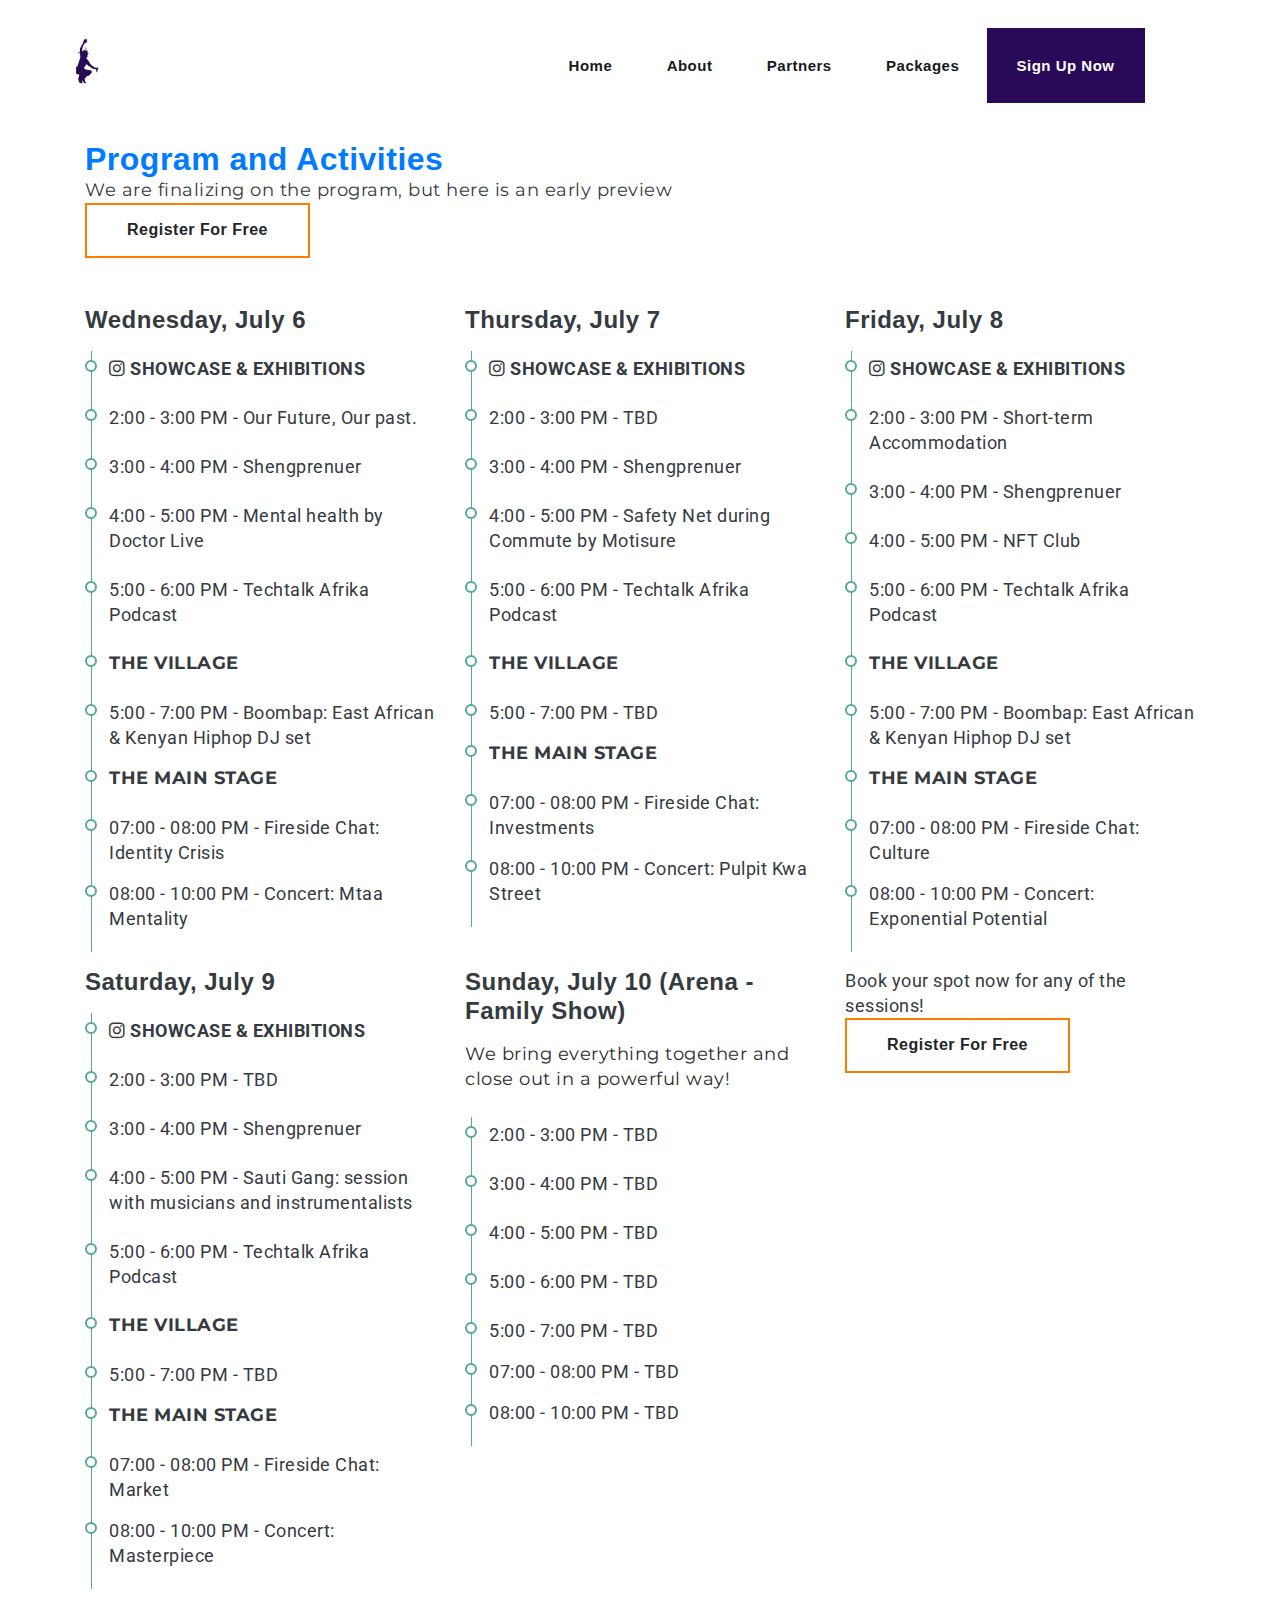
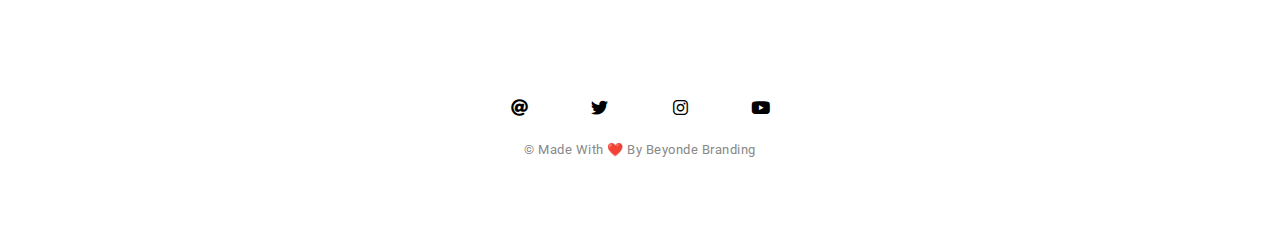
==== commit 3c6bdd2c: "chore: added program" ====
--- a/nsw/prog.html
+++ b/nsw/prog.html
@@ -54,7 +54,7 @@
             <div class="round-nav ">
                 <a href="/#home" title="Logo" class="logo ">
                     <!--Logo Default-->
-                    <!-- <img src="images/logo.png" alt="logo" class=" nav-logo"> -->
+                    <img src="images/juliani_logo.png" alt="logo" class=" nav-logo">
                 </a>
 
                 <!--Nav Links-->
@@ -123,278 +123,228 @@
 
 
 <section id="aboutus" class="about-sec py-0">
-  <div class="container">
-      <div class="row padding-top">
-          <div class="col-lg-12 d-flex align-items-center">
-            <div class="warpper">
-              <input class="radio" id="one" name="group" type="radio" checked="">
-              <input class="radio" id="two" name="group" type="radio">
-              <input class="radio" id="three" name="group" type="radio">
-              <input class="radio" id="four" name="group" type="radio">
-              <input class="radio" id="five" name="group" type="radio">
-              <div class="tabs">
-                  <label class="tab" id="one-tab" for="one">6th July</label>
-                  <label class="tab" id="two-tab" for="two">7th July</label>
-                  <label class="tab" id="three-tab" for="three">8th July</label>
-                  <label class="tab" id="four-tab" for="four">9th July</label>
-                  <label class="tab" id="five-tab" for="five">10th July</label>
-              </div>
-              <div class="panels">
-                  <div class="panel" id="one-panel">
-                      <div class="table-wrapper">
-                          <table class="fl-table">
-                              <thead>
-                                  <tr>
-                                      <th></th>
-                                      <th><strong> Showcase and Exhibitions </strong></th>
-                                  </tr>
-                              </thead>
-                              <tbody>
-                                  <tr>
-                                      <td><strong>2pm - 3pm</strong></td>
-                                      <td>Our Future, Our past. </td>
-                                  </tr>
-                                  <tr>
-                                      <td><strong>3pm - 4pm</strong></td>
-                                      <td> Shengprenuer </td>
-                                  </tr>
-                                  <tr>
-                                      <td><strong>5pm - 6pm</strong></td>
-                                      <td> Mental health- Doctor live </td>
-                                  </tr>
-                                  <tr>
-                                      <td><strong>6pm - 7pm</strong></td>
-                                      <td> Techtalk afrika podcast  </td>
-                                  </tr>
-                                  <tr>
-                                      <td><strong></strong></td>
-                                      <td><strong>Village</strong></td>
-                                  </tr>
-                                  <tr>
-                                      <td><strong>5pm - 9pm</strong></td>
-                                      <td> Boombap: East African &amp; Kenyan hiphop Dj set</td>
-                                  </tr>
-                                  <tr>
-                                      <td><strong></strong></td>
-                                      <td><strong>Main Stage</strong></td>
-                                  </tr>
-                                  <tr>
-                                      <td><strong></strong></td>
-                                      <td><strong></strong></td>
-                                  </tr>
-                                  <tr>
-                                      <td><strong></strong></td>
-                                      <td><strong><a href="#" class="btn btn-primary btn-lg active" role="button" aria-pressed="true">Book Space</a></strong></td>
-                                  </tr>
-                              </tbody><tbody>
-                          </tbody></table>
-                      </div>
-                  </div>
-                  <div class="panel" id="two-panel">
-                      <div class="table-wrapper">
-                          <table class="fl-table">
-                              <thead>
-                                  <tr>
-                                      <th></th>
-                                      <th><strong> </strong></th>
-                                  </tr>
-                              </thead>
-                              <tbody>
-                                  <tr>
-                                      <td><strong>2pm - 3pm</strong></td>
-                                      <td> </td>
-                                  </tr>
-                                  <tr>
-                                      <td><strong>3pm - 4pm</strong></td>
-                                      <td> Shengprenuer </td>
-                                  </tr>
-                                  <tr>
-                                      <td><strong>5pm - 6pm</strong></td>
-                                      <td>Safety net during commute – motisure </td>
-                                  </tr>
-                                  <tr>
-                                      <td><strong>6pm - 7pm</strong></td>
-                                      <td> Techtalk afrika podcast </td>
-                                  </tr>
-                                  <tr>
-                                      <td><strong></strong></td>
-                                      <td><strong> </strong></td>
-                                  </tr>
-                                  <tr>
-                                      <td><strong>5pm - 9pm</strong></td>
-                                      <td> </td>
-                                  </tr>
-                                  <tr>
-                                      <td><strong></strong></td>
-                                      <td><strong>Main Stage</strong></td>
-                                  </tr>
-                                  <tr>
-                                      <td><strong></strong></td>
-                                      <td><strong></strong></td>
-                                  </tr>
-                                  <tr>
-                                      <td><strong></strong></td>
-                                      <td><strong><a href="#" class="btn btn-primary btn-lg active" role="button" aria-pressed="true">Book Space</a></strong></td>
-                                  </tr>
-                              </tbody><tbody>
-                          </tbody></table>
-                      </div>
-                  </div>
-                  <div class="panel" id="three-panel">
-                      <div class="table-wrapper">
-                          <table class="fl-table">
-                              <thead>
-                                  <tr>
-                                      <th></th>
-                                      <th><strong>  </strong></th>
-                                  </tr>
-                              </thead>
-                              <tbody>
-                                  <tr>
-                                      <td><strong>2pm - 3pm</strong></td>
-                                      <td> Short term accommodation </td>
-                                  </tr>
-                                  <tr>
-                                      <td><strong>3pm - 4pm</strong></td>
-                                      <td> Shengprenuer </td>
-                                  </tr>
-                                  <tr>
-                                      <td><strong>5pm - 6pm</strong></td>
-                                      <td> NFT Club </td>
-                                  </tr>
-                                  <tr>
-                                      <td><strong>6pm - 7pm</strong></td>
-                                      <td> Tech talk Afrika podcast</td>
-                                  </tr>
-                                  <tr>
-                                      <td><strong></strong></td>
-                                      <td><strong></strong></td>
-                                  </tr>
-                                  <tr>
-                                      <td><strong>5pm - 9pm</strong></td>
-                                      <td></td>
-                                  </tr>
-                                  <tr>
-                                      <td><strong></strong></td>
-                                      <td><strong></strong></td>
-                                  </tr>
-                                  <tr>
-                                      <td><strong></strong></td>
-                                      <td><strong></strong></td>
-                                  </tr>
-                                  <tr>
-                                      <td><strong></strong></td>
-                                      <td><strong><a href="#" class="btn btn-primary btn-lg active" role="button" aria-pressed="true">Book Space</a></strong></td>
-                                  </tr>
-                              </tbody><tbody>
-                          </tbody></table>
-                      </div>
-                  </div>
-                  <div class="panel" id="four-panel">
-                      <div class="table-wrapper">
-                          <table class="fl-table">
-                              <thead>
-                                  <tr>
-                                      <th></th>
-                                      <th><strong></strong></th>
-                                  </tr>
-                              </thead>
-                              <tbody>
-                                  <tr>
-                                      <td><strong>2pm - 3pm</strong></td>
-                                      <td></td>
-                                  </tr>
-                                  <tr>
-                                      <td><strong>3pm - 4pm</strong></td>
-                                      <td> Shengprenuer </td>
-                                  </tr>
-                                  <tr>
-                                      <td><strong>5pm - 6pm</strong></td>
-                                      <td> Sauti gang : session with musicians instrumentalist.</td>
-                                  </tr>
-                                  <tr>
-                                      <td><strong>6pm - 7pm</strong></td>
-                                      <td> Techtalk afrika podcast  </td>
-                                  </tr>
-                                  <tr>
-                                      <td><strong></strong></td>
-                                      <td><strong></strong></td>
-                                  </tr>
-                                  <tr>
-                                      <td><strong>5pm - 9pm</strong></td>
-                                      <td> </td>
-                                  </tr>
-                                  <tr>
-                                      <td><strong></strong></td>
-                                      <td><strong> </strong></td>
-                                  </tr>
-                                  <tr>
-                                      <td><strong></strong></td>
-                                      <td><strong></strong></td>
-                                  </tr>
-                                  <tr>
-                                      <td><strong></strong></td>
-                                      <td><strong><a href="#" class="btn btn-primary btn-lg active" role="button" aria-pressed="true">Book Space</a></strong></td>
-                                  </tr>
-                              </tbody><tbody>
-                          </tbody></table>
-                      </div>
-                  </div>
-                  <div class="panel" id="five-panel">
-                      <div class="table-wrapper">
-                          <table class="fl-table">
-                              <thead>
-                                  <tr>
-                                      <th></th>
-                                      <th><strong>  </strong></th>
-                                  </tr>
-                              </thead>
-                              <tbody>
-                                  <tr>
-                                      <td><strong>2pm - 3pm</strong></td>
-                                      <td> </td>
-                                  </tr>
-                                  <tr>
-                                      <td><strong>3pm - 4pm</strong></td>
-                                      <td> </td>
-                                  </tr>
-                                  <tr>
-                                      <td><strong>5pm - 6pm</strong></td>
-                                      <td>  </td>
-                                  </tr>
-                                  <tr>
-                                      <td><strong>6pm - 7pm</strong></td>
-                                      <td> </td>
-                                  </tr>
-                                  <tr>
-                                      <td><strong></strong></td>
-                                      <td><strong> </strong></td>
-                                  </tr>
-                                  <tr>
-                                      <td><strong>5pm - 9pm</strong></td>
-                                      <td> </td>
-                                  </tr>
-                                  <tr>
-                                      <td><strong></strong></td>
-                                      <td><strong> </strong></td>
-                                  </tr>
-                                  <tr>
-                                      <td><strong></strong></td>
-                                      <td><strong></strong></td>
-                                  </tr>
-                                  <tr>
-                                      <td><strong></strong></td>
-                                      <td><strong><a href="#" class="btn btn-primary btn-lg active" role="button" aria-pressed="true">Book Space</a></strong></td>
-                                  </tr>
-                              </tbody><tbody>
-                          </tbody></table>
-                      </div>
-                  </div>
-              </div>
-          </div>
-
-          </div>
-      </div>
+  <div class="container py-7" style="padding-top: 140px;">
+    <h2 class="txt text-letter-spacing-xs my-0 text-primary font-weight-bold">
+      Program and Activities
+    </h2>
+    <p class="text-sm text-dark mt-0 mb-5">We are finalizing on the program, but here is an early preview <br/>
+      <a style="border: solid 2px #ff7c00; font-weight: bold;" target="_blank" href="https://bit.ly/nsw-rsvp" class="btn btn-large">Register for Free</a>
+    </p>
+    <!-- Days -->
+    <div class="row">
+      <div class="col-lg-4 mb-3" id="">
+        <h4 class="mt-0 mb-3 text-dark op-8 font-weight-bold">
+          Wednesday, July 6
+        </h4>
+        <ul class="list-timeline list-timeline-primary">
+          <li class="list-timeline-item p-0 pb-3 pb-lg-4 d-flex flex-wrap flex-column schedule-title">
+            <p class="my-0 text-dark flex-fw text-sm txt"><i class="fab fa-instagram"></i></a> <strong>SHOWCASE & EXHIBITIONS</strong></p>
+          </li>
+          <li class="list-timeline-item p-0 pb-3 pb-lg-4 d-flex flex-wrap flex-column">
+            <p class="my-0 text-dark flex-fw text-sm txt"><span class="text-inverse op-8">2:00 - 3:00 PM</span> - Our Future, Our past.</p>
+          </li>
+          <!-- <li class="list-timeline-item show p-0 pb-3 pb-lg-4 d-flex flex-wrap flex-column" data-toggle="collapse" data-target="#day-1-item-2">
+            <p class="my-0 text-dark flex-fw text-sm txt"><span class="text-primary font-weight-bold op-8 infinite animated flash" data-animate="flash" data-animate-infinite="1" data-animate-duration="3.5" style="animation-duration: 3.5s;">Now</span> - Vitaly Friedmann</p>
+            <p class="my-0 collapse flex-fw txt text-xs text-dark op-8 show" id="day-1-item-2"> Talk: Wireframing / <span class="text-primary">Room 19</span> </p>
+          </li> -->
+          <li class="list-timeline-item p-0 pb-3 pb-lg-4 d-flex flex-wrap flex-column">
+            <p class="my-0 text-dark flex-fw text-sm txt"><span class="text-inverse op-8">3:00 - 4:00 PM</span> - Shengprenuer</p>
+          </li>
+          <li class="list-timeline-item p-0 pb-3 pb-lg-4 d-flex flex-wrap flex-column">
+            <p class="my-0 text-dark flex-fw text-sm txt"><span class="text-inverse op-8">4:00 - 5:00 PM</span> - Mental health by Doctor Live</p>
+          </li>
+          <li class="list-timeline-item p-0 pb-3 pb-lg-4 d-flex flex-wrap flex-column">
+            <p class="my-0 text-dark flex-fw text-sm txt"><span class="text-inverse op-8">5:00 - 6:00 PM</span> - Techtalk Afrika Podcast </p>
+          </li>
+          <li class="list-timeline-item p-0 pb-3 pb-lg-4 d-flex flex-wrap flex-column" data-toggle="collapse" data-target="#day-1-village">
+            <p class="my-0 text-dark flex-fw text-sm txt"><i class="fa-album"></i> <strong>THE VILLAGE</strong></p>
+            <p class="my-0 collapse flex-fw txt text-xs text-dark op-8" id="day-1-village"> Let your hair down, connect with others at our village launge.</p>
+          </li>
+          <li class="list-timeline-item p-0 pb-3 d-flex flex-wrap flex-column">
+            <p class="my-0 text-dark flex-fw text-sm txt"><span class="text-inverse op-8">5:00 - 7:00 PM</span> - Boombap: East African & Kenyan Hiphop DJ set</p>
+          </li>
+          <li class="list-timeline-item p-0 pb-3 pb-lg-4 d-flex flex-wrap flex-column" data-toggle="collapse" data-target="#day-1-mainstage">
+            <p class="my-0 text-dark flex-fw text-sm txt"><strong>THE MAIN STAGE</strong></p>
+            <p class="my-0 collapse flex-fw txt text-xs text-dark op-8" id="day-1-mainstage">The Juliani Experiment Show (JX_)</p>
+          </li>
+          <li class="list-timeline-item p-0 pb-3 d-flex flex-wrap flex-column">
+            <p class="my-0 text-dark flex-fw text-sm txt"><span class="text-inverse op-8">07:00 - 08:00 PM</span> - Fireside Chat: Identity Crisis </p>
+          </li>
+          <li class="list-timeline-item p-0 pb-3 d-flex flex-wrap flex-column">
+            <p class="my-0 text-dark flex-fw text-sm txt"><span class="text-inverse op-8">08:00 - 10:00 PM</span> - Concert: Mtaa Mentality </p>
+          </li>
+        </ul>
+      </div>
+      <div class="col-lg-4 mb-3" id="">
+        <h4 class="mt-0 mb-3 text-dark op-8 font-weight-bold">
+          Thursday, July 7
+        </h4>
+        <ul class="list-timeline list-timeline-primary">
+          <li class="list-timeline-item p-0 pb-3 pb-lg-4 d-flex flex-wrap flex-column schedule-title">
+            <p class="my-0 text-dark flex-fw text-sm txt"><i class="fab fa-instagram"></i></a> <strong>SHOWCASE & EXHIBITIONS</strong></p>
+          </li>
+          <li class="list-timeline-item p-0 pb-3 pb-lg-4 d-flex flex-wrap flex-column">
+            <p class="my-0 text-dark flex-fw text-sm txt"><span class="text-inverse op-8">2:00 - 3:00 PM</span> - TBD</p>
+          </li>
+          <!-- <li class="list-timeline-item show p-0 pb-3 pb-lg-4 d-flex flex-wrap flex-column" data-toggle="collapse" data-target="#day-1-item-2">
+            <p class="my-0 text-dark flex-fw text-sm txt"><span class="text-primary font-weight-bold op-8 infinite animated flash" data-animate="flash" data-animate-infinite="1" data-animate-duration="3.5" style="animation-duration: 3.5s;">Now</span> - Vitaly Friedmann</p>
+            <p class="my-0 collapse flex-fw txt text-xs text-dark op-8 show" id="day-1-item-2"> Talk: Wireframing / <span class="text-primary">Room 19</span> </p>
+          </li> -->
+          <li class="list-timeline-item p-0 pb-3 pb-lg-4 d-flex flex-wrap flex-column">
+            <p class="my-0 text-dark flex-fw text-sm txt"><span class="text-inverse op-8">3:00 - 4:00 PM</span> - Shengprenuer</p>
+          </li>
+          <li class="list-timeline-item p-0 pb-3 pb-lg-4 d-flex flex-wrap flex-column">
+            <p class="my-0 text-dark flex-fw text-sm txt"><span class="text-inverse op-8">4:00 - 5:00 PM</span> - Safety Net during Commute by Motisure</p>
+          </li>
+          <li class="list-timeline-item p-0 pb-3 pb-lg-4 d-flex flex-wrap flex-column">
+            <p class="my-0 text-dark flex-fw text-sm txt"><span class="text-inverse op-8">5:00 - 6:00 PM</span> - Techtalk Afrika Podcast </p>
+          </li>
+          <li class="list-timeline-item p-0 pb-3 pb-lg-4 d-flex flex-wrap flex-column" data-toggle="collapse" data-target="#day-1-village">
+            <p class="my-0 text-dark flex-fw text-sm txt"><i class="fa-album"></i> <strong>THE VILLAGE</strong></p>
+            <p class="my-0 collapse flex-fw txt text-xs text-dark op-8" id="day-1-village"> Let your hair down, connect with others at our village launge.</p>
+          </li>
+          <li class="list-timeline-item p-0 pb-3 d-flex flex-wrap flex-column">
+            <p class="my-0 text-dark flex-fw text-sm txt"><span class="text-inverse op-8">5:00 - 7:00 PM</span> - TBD</p>
+          </li>
+          <li class="list-timeline-item p-0 pb-3 pb-lg-4 d-flex flex-wrap flex-column" data-toggle="collapse" data-target="#day-1-mainstage">
+            <p class="my-0 text-dark flex-fw text-sm txt"><strong>THE MAIN STAGE</strong></p>
+            <p class="my-0 collapse flex-fw txt text-xs text-dark op-8" id="day-1-mainstage">The Juliani Experiment Show (JX_)</p>
+          </li>
+          <li class="list-timeline-item p-0 pb-3 d-flex flex-wrap flex-column">
+            <p class="my-0 text-dark flex-fw text-sm txt"><span class="text-inverse op-8">07:00 - 08:00 PM</span> - Fireside Chat: Investments</p>
+          </li>
+          <li class="list-timeline-item p-0 pb-3 d-flex flex-wrap flex-column">
+            <p class="my-0 text-dark flex-fw text-sm txt"><span class="text-inverse op-8">08:00 - 10:00 PM</span> - Concert: Pulpit Kwa Street </p>
+          </li>
+        </ul>
+      </div>
+      <div class="col-lg-4 mb-3" id="">
+        <h4 class="mt-0 mb-3 text-dark op-8 font-weight-bold">
+          Friday, July 8
+        </h4>
+        <ul class="list-timeline list-timeline-primary">
+          <li class="list-timeline-item p-0 pb-3 pb-lg-4 d-flex flex-wrap flex-column schedule-title">
+            <p class="my-0 text-dark flex-fw text-sm txt"><i class="fab fa-instagram"></i></a> <strong>SHOWCASE & EXHIBITIONS</strong></p>
+          </li>
+          <li class="list-timeline-item p-0 pb-3 pb-lg-4 d-flex flex-wrap flex-column">
+            <p class="my-0 text-dark flex-fw text-sm txt"><span class="text-inverse op-8">2:00 - 3:00 PM</span> - Short-term Accommodation</p>
+          </li>
+          <!-- <li class="list-timeline-item show p-0 pb-3 pb-lg-4 d-flex flex-wrap flex-column" data-toggle="collapse" data-target="#day-1-item-2">
+            <p class="my-0 text-dark flex-fw text-sm txt"><span class="text-primary font-weight-bold op-8 infinite animated flash" data-animate="flash" data-animate-infinite="1" data-animate-duration="3.5" style="animation-duration: 3.5s;">Now</span> - Vitaly Friedmann</p>
+            <p class="my-0 collapse flex-fw txt text-xs text-dark op-8 show" id="day-1-item-2"> Talk: Wireframing / <span class="text-primary">Room 19</span> </p>
+          </li> -->
+          <li class="list-timeline-item p-0 pb-3 pb-lg-4 d-flex flex-wrap flex-column">
+            <p class="my-0 text-dark flex-fw text-sm txt"><span class="text-inverse op-8">3:00 - 4:00 PM</span> - Shengprenuer</p>
+          </li>
+          <li class="list-timeline-item p-0 pb-3 pb-lg-4 d-flex flex-wrap flex-column">
+            <p class="my-0 text-dark flex-fw text-sm txt"><span class="text-inverse op-8">4:00 - 5:00 PM</span> - NFT Club</p>
+          </li>
+          <li class="list-timeline-item p-0 pb-3 pb-lg-4 d-flex flex-wrap flex-column">
+            <p class="my-0 text-dark flex-fw text-sm txt"><span class="text-inverse op-8">5:00 - 6:00 PM</span> - Techtalk Afrika Podcast </p>
+          </li>
+          <li class="list-timeline-item p-0 pb-3 pb-lg-4 d-flex flex-wrap flex-column" data-toggle="collapse" data-target="#day-1-village">
+            <p class="my-0 text-dark flex-fw text-sm txt"><i class="fa-album"></i> <strong>THE VILLAGE</strong></p>
+            <p class="my-0 collapse flex-fw txt text-xs text-dark op-8" id="day-1-village"> Let your hair down, connect with others at our village launge.</p>
+          </li>
+          <li class="list-timeline-item p-0 pb-3 d-flex flex-wrap flex-column">
+            <p class="my-0 text-dark flex-fw text-sm txt"><span class="text-inverse op-8">5:00 - 7:00 PM</span> - Boombap: East African & Kenyan Hiphop DJ set</p>
+          </li>
+          <li class="list-timeline-item p-0 pb-3 pb-lg-4 d-flex flex-wrap flex-column" data-toggle="collapse" data-target="#day-1-mainstage">
+            <p class="my-0 text-dark flex-fw text-sm txt"><strong>THE MAIN STAGE</strong></p>
+            <p class="my-0 collapse flex-fw txt text-xs text-dark op-8" id="day-1-mainstage">The Juliani Experiment Show (JX_)</p>
+          </li>
+          <li class="list-timeline-item p-0 pb-3 d-flex flex-wrap flex-column">
+            <p class="my-0 text-dark flex-fw text-sm txt"><span class="text-inverse op-8">07:00 - 08:00 PM</span> - Fireside Chat: Culture</p>
+          </li>
+          <li class="list-timeline-item p-0 pb-3 d-flex flex-wrap flex-column">
+            <p class="my-0 text-dark flex-fw text-sm txt"><span class="text-inverse op-8">08:00 - 10:00 PM</span> - Concert: Exponential Potential </p>
+          </li>
+        </ul>
+      </div>
+
+      <div class="col-lg-4 mb-3" id="">
+        <h4 class="mt-0 mb-3 text-dark op-8 font-weight-bold">
+          Saturday, July 9
+        </h4>
+        <ul class="list-timeline list-timeline-primary">
+          <li class="list-timeline-item p-0 pb-3 pb-lg-4 d-flex flex-wrap flex-column schedule-title">
+            <p class="my-0 text-dark flex-fw text-sm txt"><i class="fab fa-instagram"></i></a> <strong>SHOWCASE & EXHIBITIONS</strong></p>
+          </li>
+          <li class="list-timeline-item p-0 pb-3 pb-lg-4 d-flex flex-wrap flex-column">
+            <p class="my-0 text-dark flex-fw text-sm txt"><span class="text-inverse op-8">2:00 - 3:00 PM</span> - TBD</p>
+          </li>
+          <!-- <li class="list-timeline-item show p-0 pb-3 pb-lg-4 d-flex flex-wrap flex-column" data-toggle="collapse" data-target="#day-1-item-2">
+            <p class="my-0 text-dark flex-fw text-sm txt"><span class="text-primary font-weight-bold op-8 infinite animated flash" data-animate="flash" data-animate-infinite="1" data-animate-duration="3.5" style="animation-duration: 3.5s;">Now</span> - Vitaly Friedmann</p>
+            <p class="my-0 collapse flex-fw txt text-xs text-dark op-8 show" id="day-1-item-2"> Talk: Wireframing / <span class="text-primary">Room 19</span> </p>
+          </li> -->
+          <li class="list-timeline-item p-0 pb-3 pb-lg-4 d-flex flex-wrap flex-column">
+            <p class="my-0 text-dark flex-fw text-sm txt"><span class="text-inverse op-8">3:00 - 4:00 PM</span> - Shengprenuer</p>
+          </li>
+          <li class="list-timeline-item p-0 pb-3 pb-lg-4 d-flex flex-wrap flex-column">
+            <p class="my-0 text-dark flex-fw text-sm txt"><span class="text-inverse op-8">4:00 - 5:00 PM</span> - Sauti Gang: session with musicians and instrumentalists</p>
+          </li>
+          <li class="list-timeline-item p-0 pb-3 pb-lg-4 d-flex flex-wrap flex-column">
+            <p class="my-0 text-dark flex-fw text-sm txt"><span class="text-inverse op-8">5:00 - 6:00 PM</span> - Techtalk Afrika Podcast </p>
+          </li>
+          <li class="list-timeline-item p-0 pb-3 pb-lg-4 d-flex flex-wrap flex-column" data-toggle="collapse" data-target="#day-1-village">
+            <p class="my-0 text-dark flex-fw text-sm txt"><i class="fa-album"></i> <strong>THE VILLAGE</strong></p>
+            <p class="my-0 collapse flex-fw txt text-xs text-dark op-8" id="day-1-village"> Let your hair down, connect with others at our village launge.</p>
+          </li>
+          <li class="list-timeline-item p-0 pb-3 d-flex flex-wrap flex-column">
+            <p class="my-0 text-dark flex-fw text-sm txt"><span class="text-inverse op-8">5:00 - 7:00 PM</span> - TBD</p>
+          </li>
+          <li class="list-timeline-item p-0 pb-3 pb-lg-4 d-flex flex-wrap flex-column" data-toggle="collapse" data-target="#day-1-mainstage">
+            <p class="my-0 text-dark flex-fw text-sm txt"><strong>THE MAIN STAGE</strong></p>
+            <p class="my-0 collapse flex-fw txt text-xs text-dark op-8" id="day-1-mainstage">The Juliani Experiment Show (JX_)</p>
+          </li>
+          <li class="list-timeline-item p-0 pb-3 d-flex flex-wrap flex-column">
+            <p class="my-0 text-dark flex-fw text-sm txt"><span class="text-inverse op-8">07:00 - 08:00 PM</span> - Fireside Chat: Market </p>
+          </li>
+          <li class="list-timeline-item p-0 pb-3 d-flex flex-wrap flex-column">
+            <p class="my-0 text-dark flex-fw text-sm txt"><span class="text-inverse op-8">08:00 - 10:00 PM</span> - Concert: Masterpiece</p>
+          </li>
+        </ul>
+      </div>
+
+      <div class="col-lg-4 mb-3" id="">
+        <h4 class="mt-0 mb-3 text-dark op-8 font-weight-bold">
+          Sunday, July 10 (Arena - Family Show)
+        </h4>
+        <p>We bring everything together and close out in a powerful way!</p>
+        <ul class="list-timeline list-timeline-primary">
+          <li class="list-timeline-item p-0 pb-3 pb-lg-4 d-flex flex-wrap flex-column">
+            <p class="my-0 text-dark flex-fw text-sm txt"><span class="text-inverse op-8">2:00 - 3:00 PM</span> - TBD</p>
+          </li>
+          <!-- <li class="list-timeline-item show p-0 pb-3 pb-lg-4 d-flex flex-wrap flex-column" data-toggle="collapse" data-target="#day-1-item-2">
+            <p class="my-0 text-dark flex-fw text-sm txt"><span class="text-primary font-weight-bold op-8 infinite animated flash" data-animate="flash" data-animate-infinite="1" data-animate-duration="3.5" style="animation-duration: 3.5s;">Now</span> - Vitaly Friedmann</p>
+            <p class="my-0 collapse flex-fw txt text-xs text-dark op-8 show" id="day-1-item-2"> Talk: Wireframing / <span class="text-primary">Room 19</span> </p>
+          </li> -->
+          <li class="list-timeline-item p-0 pb-3 pb-lg-4 d-flex flex-wrap flex-column">
+            <p class="my-0 text-dark flex-fw text-sm txt"><span class="text-inverse op-8">3:00 - 4:00 PM</span> - TBD</p>
+          </li>
+          <li class="list-timeline-item p-0 pb-3 pb-lg-4 d-flex flex-wrap flex-column">
+            <p class="my-0 text-dark flex-fw text-sm txt"><span class="text-inverse op-8">4:00 - 5:00 PM</span> - TBD</p>
+          </li>
+          <li class="list-timeline-item p-0 pb-3 pb-lg-4 d-flex flex-wrap flex-column">
+            <p class="my-0 text-dark flex-fw text-sm txt"><span class="text-inverse op-8">5:00 - 6:00 PM</span> - TBD </p>
+          </li>
+          <li class="list-timeline-item p-0 pb-3 d-flex flex-wrap flex-column">
+            <p class="my-0 text-dark flex-fw text-sm txt"><span class="text-inverse op-8">5:00 - 7:00 PM</span> - TBD</p>
+          </li>
+          <li class="list-timeline-item p-0 pb-3 d-flex flex-wrap flex-column">
+            <p class="my-0 text-dark flex-fw text-sm txt"><span class="text-inverse op-8">07:00 - 08:00 PM</span> - TBD</p>
+          </li>
+          <li class="list-timeline-item p-0 pb-3 d-flex flex-wrap flex-column">
+            <p class="my-0 text-dark flex-fw text-sm txt"><span class="text-inverse op-8">08:00 - 10:00 PM</span> - TBD</p>
+          </li>
+        </ul>
+      </div>
+      <div class="col-lg-4 mb-3" id="">
+        <p class="text-sm text-dark mt-0 mb-5">Book your spot now for any of the sessions!<br/>
+          <a style="border: solid 2px #ff7c00; font-weight: bold;" target="_blank" href="https://bit.ly/nsw-rsvp" class="btn btn-large">Register for Free</a>
+        </p>
+      </div>
+    </div>
   </div>
 </section>
 
--- a/nsw/css/style.css
+++ b/nsw/css/style.css
@@ -201,7 +201,7 @@
      Navbar
 ====================================== */
 header a.logo img {
-    max-width: 80px;
+    max-width: 70px;
     vertical-align: sub;
 }
 
--- a/nsw/css/custom.css
+++ b/nsw/css/custom.css
@@ -1 +1,355 @@
-/*-- Use For Custom Styling --*/+/*-- Use For Custom Styling --*/
+
+/* schedule styling */
+
+.list-timeline {
+margin: 0;
+padding: 5px 0;
+position: relative
+}
+
+.list-timeline:before {
+width: 1px;
+background: #ccc;
+position: absolute;
+left: 6px;
+top: 0;
+bottom: 0;
+height: 100%;
+content: ''
+}
+
+.list-timeline .list-timeline-item {
+margin: 0;
+padding: 0;
+padding-left: 24px !important;
+position: relative
+}
+
+.list-timeline .list-timeline-item:before {
+width: 12px;
+height: 12px;
+background: #fff;
+border: 2px solid #ccc;
+position: absolute;
+left: 0;
+top: 4px;
+content: '';
+border-radius: 100%;
+-webkit-transition: all .3 ease-in-out;
+transition: all .3 ease-in-out
+}
+
+.list-timeline .list-timeline-item[data-toggle=collapse] {
+cursor: pointer
+}
+
+.list-timeline .list-timeline-item.active:before,
+.list-timeline .list-timeline-item.show:before {
+background: #ccc
+}
+
+.list-timeline.list-timeline-light .list-timeline-item.active:before,
+.list-timeline.list-timeline-light .list-timeline-item.show:before,
+.list-timeline.list-timeline-light:before {
+background: #f8f9fa
+}
+
+.list-timeline .list-timeline-item.list-timeline-item-marker-middle:before {
+top: 50%;
+margin-top: -6px
+}
+
+.list-timeline.list-timeline-light .list-timeline-item:before {
+border-color: #f8f9fa
+}
+
+.list-timeline.list-timeline-grey .list-timeline-item.active:before,
+.list-timeline.list-timeline-grey .list-timeline-item.show:before,
+.list-timeline.list-timeline-grey:before {
+background: #e9ecef
+}
+
+.list-timeline.list-timeline-grey .list-timeline-item:before {
+border-color: #e9ecef
+}
+
+.list-timeline.list-timeline-grey-dark .list-timeline-item.active:before,
+.list-timeline.list-timeline-grey-dark .list-timeline-item.show:before,
+.list-timeline.list-timeline-grey-dark:before {
+background: #495057
+}
+
+.list-timeline.list-timeline-grey-dark .list-timeline-item:before {
+border-color: #495057
+}
+
+.list-timeline.list-timeline-primary .list-timeline-item.active:before,
+.list-timeline.list-timeline-primary .list-timeline-item.show:before,
+.list-timeline.list-timeline-primary:before {
+background: #55A79A
+}
+
+.list-timeline.list-timeline-primary .list-timeline-item:before {
+border-color: #55A79A
+}
+
+.list-timeline.list-timeline-primary-dark .list-timeline-item.active:before,
+.list-timeline.list-timeline-primary-dark .list-timeline-item.show:before,
+.list-timeline.list-timeline-primary-dark:before {
+background: #33635c
+}
+
+.list-timeline.list-timeline-primary-dark .list-timeline-item:before {
+border-color: #33635c
+}
+
+.list-timeline.list-timeline-primary-faded .list-timeline-item.active:before,
+.list-timeline.list-timeline-primary-faded .list-timeline-item.show:before,
+.list-timeline.list-timeline-primary-faded:before {
+background: rgba(85, 167, 154, .3)
+}
+
+.list-timeline.list-timeline-primary-faded .list-timeline-item:before {
+border-color: rgba(85, 167, 154, .3)
+}
+
+.list-timeline.list-timeline-info .list-timeline-item.active:before,
+.list-timeline.list-timeline-info .list-timeline-item.show:before,
+.list-timeline.list-timeline-info:before {
+background: #17a2b8
+}
+
+.list-timeline.list-timeline-info .list-timeline-item:before {
+border-color: #17a2b8
+}
+
+.list-timeline.list-timeline-success .list-timeline-item.active:before,
+.list-timeline.list-timeline-success .list-timeline-item.show:before,
+.list-timeline.list-timeline-success:before {
+background: #28a745
+}
+
+.list-timeline.list-timeline-success .list-timeline-item:before {
+border-color: #28a745
+}
+
+.list-timeline.list-timeline-warning .list-timeline-item.active:before,
+.list-timeline.list-timeline-warning .list-timeline-item.show:before,
+.list-timeline.list-timeline-warning:before {
+background: #ffc107
+}
+
+.list-timeline.list-timeline-warning .list-timeline-item:before {
+border-color: #ffc107
+}
+
+.list-timeline.list-timeline-danger .list-timeline-item.active:before,
+.list-timeline.list-timeline-danger .list-timeline-item.show:before,
+.list-timeline.list-timeline-danger:before {
+background: #dc3545
+}
+
+.list-timeline.list-timeline-danger .list-timeline-item:before {
+border-color: #dc3545
+}
+
+.list-timeline.list-timeline-dark .list-timeline-item.active:before,
+.list-timeline.list-timeline-dark .list-timeline-item.show:before,
+.list-timeline.list-timeline-dark:before {
+background: #343a40
+}
+
+.list-timeline.list-timeline-dark .list-timeline-item:before {
+border-color: #343a40
+}
+
+.list-timeline.list-timeline-secondary .list-timeline-item.active:before,
+.list-timeline.list-timeline-secondary .list-timeline-item.show:before,
+.list-timeline.list-timeline-secondary:before {
+background: #6c757d
+}
+
+.list-timeline.list-timeline-secondary .list-timeline-item:before {
+border-color: #6c757d
+}
+
+.list-timeline.list-timeline-black .list-timeline-item.active:before,
+.list-timeline.list-timeline-black .list-timeline-item.show:before,
+.list-timeline.list-timeline-black:before {
+background: #000
+}
+
+.list-timeline.list-timeline-black .list-timeline-item:before {
+border-color: #000
+}
+
+.list-timeline.list-timeline-white .list-timeline-item.active:before,
+.list-timeline.list-timeline-white .list-timeline-item.show:before,
+.list-timeline.list-timeline-white:before {
+background: #fff
+}
+
+.list-timeline.list-timeline-white .list-timeline-item:before {
+border-color: #fff
+}
+
+.list-timeline.list-timeline-green .list-timeline-item.active:before,
+.list-timeline.list-timeline-green .list-timeline-item.show:before,
+.list-timeline.list-timeline-green:before {
+background: #55A79A
+}
+
+.list-timeline.list-timeline-green .list-timeline-item:before {
+border-color: #55A79A
+}
+
+.list-timeline.list-timeline-red .list-timeline-item.active:before,
+.list-timeline.list-timeline-red .list-timeline-item.show:before,
+.list-timeline.list-timeline-red:before {
+background: #BE3E1D
+}
+
+.list-timeline.list-timeline-red .list-timeline-item:before {
+border-color: #BE3E1D
+}
+
+.list-timeline.list-timeline-blue .list-timeline-item.active:before,
+.list-timeline.list-timeline-blue .list-timeline-item.show:before,
+.list-timeline.list-timeline-blue:before {
+background: #00ADBB
+}
+
+.list-timeline.list-timeline-blue .list-timeline-item:before {
+border-color: #00ADBB
+}
+
+.list-timeline.list-timeline-purple .list-timeline-item.active:before,
+.list-timeline.list-timeline-purple .list-timeline-item.show:before,
+.list-timeline.list-timeline-purple:before {
+background: #b771b0
+}
+
+.list-timeline.list-timeline-purple .list-timeline-item:before {
+border-color: #b771b0
+}
+
+.list-timeline.list-timeline-pink .list-timeline-item.active:before,
+.list-timeline.list-timeline-pink .list-timeline-item.show:before,
+.list-timeline.list-timeline-pink:before {
+background: #CC164D
+}
+
+.list-timeline.list-timeline-pink .list-timeline-item:before {
+border-color: #CC164D
+}
+
+.list-timeline.list-timeline-orange .list-timeline-item.active:before,
+.list-timeline.list-timeline-orange .list-timeline-item.show:before,
+.list-timeline.list-timeline-orange:before {
+background: #e67e22
+}
+
+.list-timeline.list-timeline-orange .list-timeline-item:before {
+border-color: #e67e22
+}
+
+.list-timeline.list-timeline-lime .list-timeline-item.active:before,
+.list-timeline.list-timeline-lime .list-timeline-item.show:before,
+.list-timeline.list-timeline-lime:before {
+background: #b1dc44
+}
+
+.list-timeline.list-timeline-lime .list-timeline-item:before {
+border-color: #b1dc44
+}
+
+.list-timeline.list-timeline-blue-dark .list-timeline-item.active:before,
+.list-timeline.list-timeline-blue-dark .list-timeline-item.show:before,
+.list-timeline.list-timeline-blue-dark:before {
+background: #34495e
+}
+
+.list-timeline.list-timeline-blue-dark .list-timeline-item:before {
+border-color: #34495e
+}
+
+.list-timeline.list-timeline-red-dark .list-timeline-item.active:before,
+.list-timeline.list-timeline-red-dark .list-timeline-item.show:before,
+.list-timeline.list-timeline-red-dark:before {
+background: #a10f2b
+}
+
+.list-timeline.list-timeline-red-dark .list-timeline-item:before {
+border-color: #a10f2b
+}
+
+.list-timeline.list-timeline-brown .list-timeline-item.active:before,
+.list-timeline.list-timeline-brown .list-timeline-item.show:before,
+.list-timeline.list-timeline-brown:before {
+background: #91633c
+}
+
+.list-timeline.list-timeline-brown .list-timeline-item:before {
+border-color: #91633c
+}
+
+.list-timeline.list-timeline-cyan-dark .list-timeline-item.active:before,
+.list-timeline.list-timeline-cyan-dark .list-timeline-item.show:before,
+.list-timeline.list-timeline-cyan-dark:before {
+background: #008b8b
+}
+
+.list-timeline.list-timeline-cyan-dark .list-timeline-item:before {
+border-color: #008b8b
+}
+
+.list-timeline.list-timeline-yellow .list-timeline-item.active:before,
+.list-timeline.list-timeline-yellow .list-timeline-item.show:before,
+.list-timeline.list-timeline-yellow:before {
+background: #D4AC0D
+}
+
+.list-timeline.list-timeline-yellow .list-timeline-item:before {
+border-color: #D4AC0D
+}
+
+.list-timeline.list-timeline-slate .list-timeline-item.active:before,
+.list-timeline.list-timeline-slate .list-timeline-item.show:before,
+.list-timeline.list-timeline-slate:before {
+background: #5D6D7E
+}
+
+.list-timeline.list-timeline-slate .list-timeline-item:before {
+border-color: #5D6D7E
+}
+
+.list-timeline.list-timeline-olive .list-timeline-item.active:before,
+.list-timeline.list-timeline-olive .list-timeline-item.show:before,
+.list-timeline.list-timeline-olive:before {
+background: olive
+}
+
+.list-timeline.list-timeline-olive .list-timeline-item:before {
+border-color: olive
+}
+
+.list-timeline.list-timeline-teal .list-timeline-item.active:before,
+.list-timeline.list-timeline-teal .list-timeline-item.show:before,
+.list-timeline.list-timeline-teal:before {
+background: teal
+}
+
+.list-timeline.list-timeline-teal .list-timeline-item:before {
+border-color: teal
+}
+
+.list-timeline.list-timeline-green-bright .list-timeline-item.active:before,
+.list-timeline.list-timeline-green-bright .list-timeline-item.show:before,
+.list-timeline.list-timeline-green-bright:before {
+background: #2ECC71
+}
+
+.list-timeline.list-timeline-green-bright .list-timeline-item:before {
+border-color: #2ECC71
+}
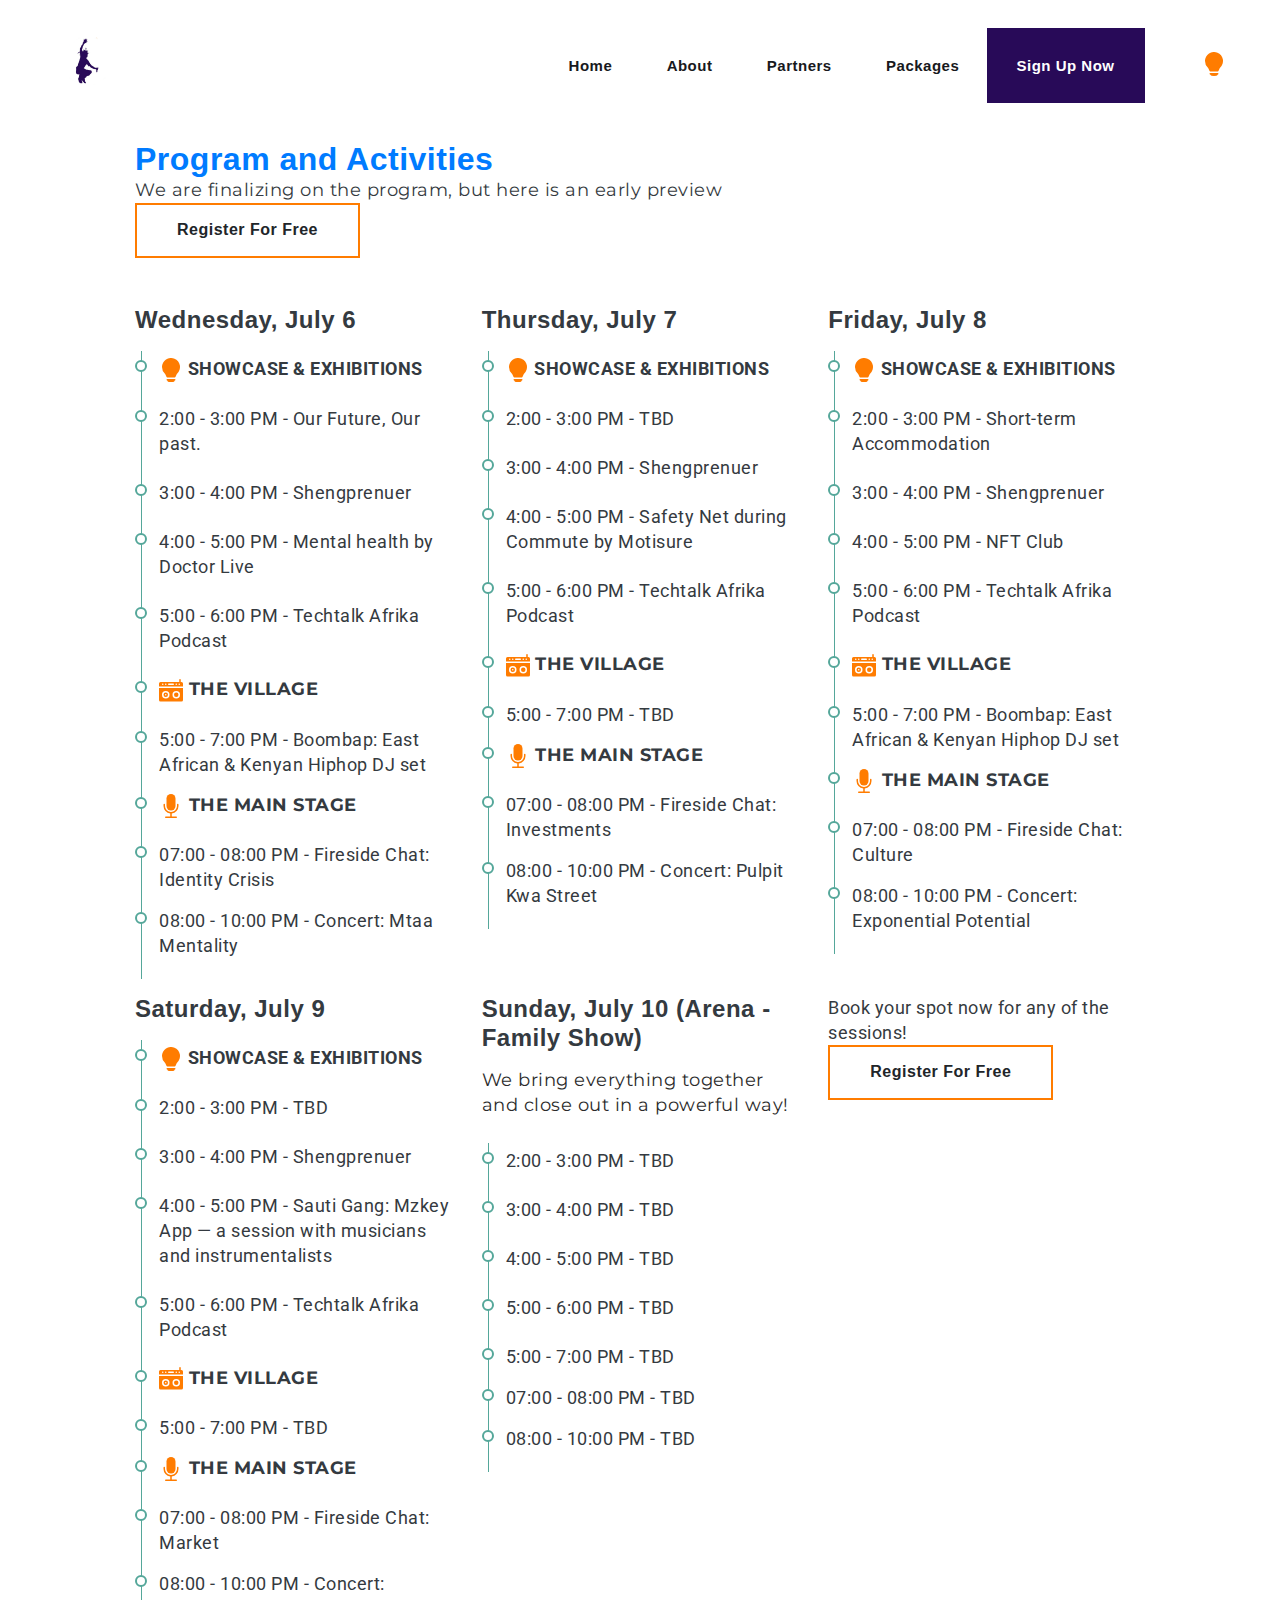
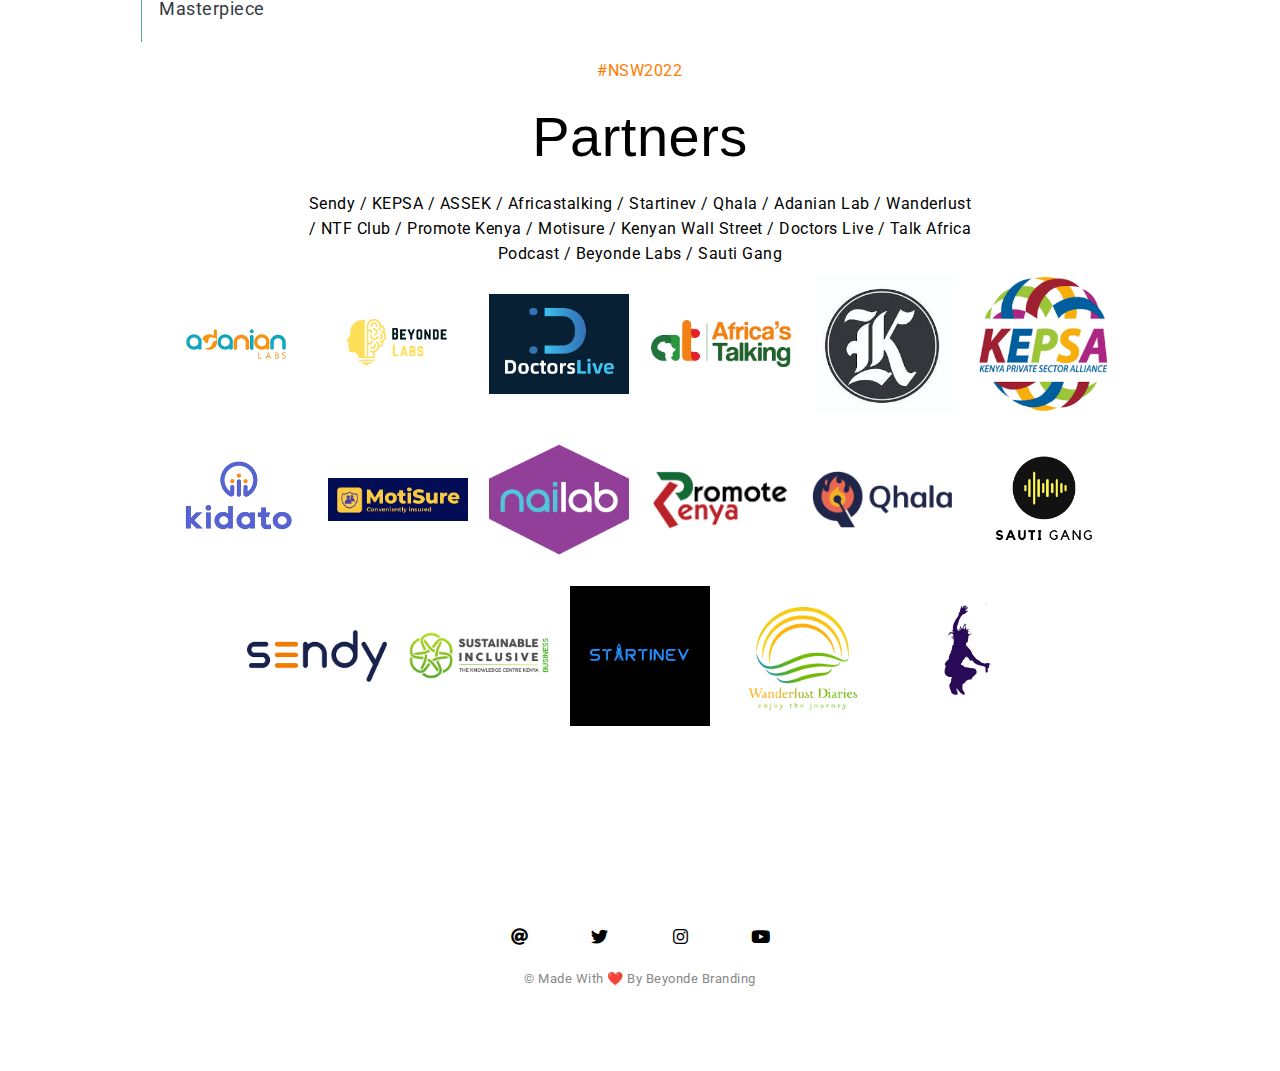
==== commit 12eed127: "chore: update program and partners" ====
--- a/nsw/prog.html
+++ b/nsw/prog.html
@@ -72,7 +72,9 @@
         <div class="social-icons">
             <ul>
                 <li><a class="email-hover" href="mailto:info@nsw.ke" target="_blank"><i class="fas fa-at"></i></a></li>
-                <li><a class="instagram-hover" href="https://instagram.com/nsw_ke" target="_blank"><i class="fab fa-instagram"></i></a></li>
+                <li><a class="instagram-hover" href="https://instagram.com/nsw_ke" target="_blank"><svg xmlns="http://www.w3.org/2000/svg" width="24" height="24" fill="#ff7c00" class="bi bi-lightbulb-fill" viewBox="0 0 16 16">
+  <path d="M2 6a6 6 0 1 1 10.174 4.31c-.203.196-.359.4-.453.619l-.762 1.769A.5.5 0 0 1 10.5 13h-5a.5.5 0 0 1-.46-.302l-.761-1.77a1.964 1.964 0 0 0-.453-.618A5.984 5.984 0 0 1 2 6zm3 8.5a.5.5 0 0 1 .5-.5h5a.5.5 0 0 1 0 1l-.224.447a1 1 0 0 1-.894.553H6.618a1 1 0 0 1-.894-.553L5.5 15a.5.5 0 0 1-.5-.5z"/>
+</svg></a></li>
                 <li><a class="twitter-hover" href="https://twitter.com/nsw_ke" target="_blank"><i class="fab fa-twitter"></i></a></li>
                 <!-- <li><a class="instagram-hover" href="javascript:void(0);" target="_blank"><i class="fab fab fa-linkedin-in"></i></a></li> -->
             </ul>
@@ -138,7 +140,9 @@
         </h4>
         <ul class="list-timeline list-timeline-primary">
           <li class="list-timeline-item p-0 pb-3 pb-lg-4 d-flex flex-wrap flex-column schedule-title">
-            <p class="my-0 text-dark flex-fw text-sm txt"><i class="fab fa-instagram"></i></a> <strong>SHOWCASE & EXHIBITIONS</strong></p>
+            <p class="my-0 text-dark flex-fw text-sm txt"><svg xmlns="http://www.w3.org/2000/svg" width="24" height="24" fill="#ff7c00" class="bi bi-lightbulb-fill" viewBox="0 0 16 16">
+  <path d="M2 6a6 6 0 1 1 10.174 4.31c-.203.196-.359.4-.453.619l-.762 1.769A.5.5 0 0 1 10.5 13h-5a.5.5 0 0 1-.46-.302l-.761-1.77a1.964 1.964 0 0 0-.453-.618A5.984 5.984 0 0 1 2 6zm3 8.5a.5.5 0 0 1 .5-.5h5a.5.5 0 0 1 0 1l-.224.447a1 1 0 0 1-.894.553H6.618a1 1 0 0 1-.894-.553L5.5 15a.5.5 0 0 1-.5-.5z"/>
+</svg></a> <strong>SHOWCASE & EXHIBITIONS</strong></p>
           </li>
           <li class="list-timeline-item p-0 pb-3 pb-lg-4 d-flex flex-wrap flex-column">
             <p class="my-0 text-dark flex-fw text-sm txt"><span class="text-inverse op-8">2:00 - 3:00 PM</span> - Our Future, Our past.</p>
@@ -157,14 +161,21 @@
             <p class="my-0 text-dark flex-fw text-sm txt"><span class="text-inverse op-8">5:00 - 6:00 PM</span> - Techtalk Afrika Podcast </p>
           </li>
           <li class="list-timeline-item p-0 pb-3 pb-lg-4 d-flex flex-wrap flex-column" data-toggle="collapse" data-target="#day-1-village">
-            <p class="my-0 text-dark flex-fw text-sm txt"><i class="fa-album"></i> <strong>THE VILLAGE</strong></p>
+            <p class="my-0 text-dark flex-fw text-sm txt"><svg xmlns="http://www.w3.org/2000/svg" width="24" height="24" fill="#ff7c00" class="bi bi-boombox-fill" viewBox="0 0 16 16">
+  <path d="M14.5.5a.5.5 0 0 0-1 0V2H1a1 1 0 0 0-1 1v2h16V3a1 1 0 0 0-1-1h-.5V.5ZM2.5 4a.5.5 0 1 1 0-1 .5.5 0 0 1 0 1Zm2 0a.5.5 0 1 1 0-1 .5.5 0 0 1 0 1Zm7.5-.5a.5.5 0 1 1-1 0 .5.5 0 0 1 1 0Zm1.5.5a.5.5 0 1 1 0-1 .5.5 0 0 1 0 1Zm-7-1h3a.5.5 0 0 1 0 1h-3a.5.5 0 0 1 0-1Zm-2 9a1.5 1.5 0 1 0 0-3 1.5 1.5 0 0 0 0 3Zm.5-1.5a.5.5 0 1 1-1 0 .5.5 0 0 1 1 0Zm6.5 1.5a1.5 1.5 0 1 0 0-3 1.5 1.5 0 0 0 0 3Zm0-1a.5.5 0 1 0 0-1 .5.5 0 0 0 0 1Z"/>
+  <path d="M16 6H0v8a1 1 0 0 0 1 1h14a1 1 0 0 0 1-1V6ZM4.5 13a2.5 2.5 0 1 1 0-5 2.5 2.5 0 0 1 0 5Zm7 0a2.5 2.5 0 1 1 0-5 2.5 2.5 0 0 1 0 5Z"/>
+</svg> <strong>THE VILLAGE</strong></p>
             <p class="my-0 collapse flex-fw txt text-xs text-dark op-8" id="day-1-village"> Let your hair down, connect with others at our village launge.</p>
           </li>
           <li class="list-timeline-item p-0 pb-3 d-flex flex-wrap flex-column">
             <p class="my-0 text-dark flex-fw text-sm txt"><span class="text-inverse op-8">5:00 - 7:00 PM</span> - Boombap: East African & Kenyan Hiphop DJ set</p>
           </li>
           <li class="list-timeline-item p-0 pb-3 pb-lg-4 d-flex flex-wrap flex-column" data-toggle="collapse" data-target="#day-1-mainstage">
-            <p class="my-0 text-dark flex-fw text-sm txt"><strong>THE MAIN STAGE</strong></p>
+            <p class="my-0 text-dark flex-fw text-sm txt"><svg xmlns="http://www.w3.org/2000/svg" width="24" height="24" fill="#ff7c00" class="bi bi-mic-fill" viewBox="0 0 16 16">
+              <path d="M5 3a3 3 0 0 1 6 0v5a3 3 0 0 1-6 0V3z"/>
+              <path d="M3.5 6.5A.5.5 0 0 1 4 7v1a4 4 0 0 0 8 0V7a.5.5 0 0 1 1 0v1a5 5 0 0 1-4.5 4.975V15h3a.5.5 0 0 1 0 1h-7a.5.5 0 0 1 0-1h3v-2.025A5 5 0 0 1 3 8V7a.5.5 0 0 1 .5-.5z"/>
+            </svg>
+            <strong>THE MAIN STAGE</strong></p>
             <p class="my-0 collapse flex-fw txt text-xs text-dark op-8" id="day-1-mainstage">The Juliani Experiment Show (JX_)</p>
           </li>
           <li class="list-timeline-item p-0 pb-3 d-flex flex-wrap flex-column">
@@ -181,7 +192,9 @@
         </h4>
         <ul class="list-timeline list-timeline-primary">
           <li class="list-timeline-item p-0 pb-3 pb-lg-4 d-flex flex-wrap flex-column schedule-title">
-            <p class="my-0 text-dark flex-fw text-sm txt"><i class="fab fa-instagram"></i></a> <strong>SHOWCASE & EXHIBITIONS</strong></p>
+            <p class="my-0 text-dark flex-fw text-sm txt"><svg xmlns="http://www.w3.org/2000/svg" width="24" height="24" fill="#ff7c00" class="bi bi-lightbulb-fill" viewBox="0 0 16 16">
+  <path d="M2 6a6 6 0 1 1 10.174 4.31c-.203.196-.359.4-.453.619l-.762 1.769A.5.5 0 0 1 10.5 13h-5a.5.5 0 0 1-.46-.302l-.761-1.77a1.964 1.964 0 0 0-.453-.618A5.984 5.984 0 0 1 2 6zm3 8.5a.5.5 0 0 1 .5-.5h5a.5.5 0 0 1 0 1l-.224.447a1 1 0 0 1-.894.553H6.618a1 1 0 0 1-.894-.553L5.5 15a.5.5 0 0 1-.5-.5z"/>
+</svg></a> <strong>SHOWCASE & EXHIBITIONS</strong></p>
           </li>
           <li class="list-timeline-item p-0 pb-3 pb-lg-4 d-flex flex-wrap flex-column">
             <p class="my-0 text-dark flex-fw text-sm txt"><span class="text-inverse op-8">2:00 - 3:00 PM</span> - TBD</p>
@@ -200,14 +213,20 @@
             <p class="my-0 text-dark flex-fw text-sm txt"><span class="text-inverse op-8">5:00 - 6:00 PM</span> - Techtalk Afrika Podcast </p>
           </li>
           <li class="list-timeline-item p-0 pb-3 pb-lg-4 d-flex flex-wrap flex-column" data-toggle="collapse" data-target="#day-1-village">
-            <p class="my-0 text-dark flex-fw text-sm txt"><i class="fa-album"></i> <strong>THE VILLAGE</strong></p>
+            <p class="my-0 text-dark flex-fw text-sm txt"><svg xmlns="http://www.w3.org/2000/svg" width="24" height="24" fill="#ff7c00" class="bi bi-boombox-fill" viewBox="0 0 16 16">
+  <path d="M14.5.5a.5.5 0 0 0-1 0V2H1a1 1 0 0 0-1 1v2h16V3a1 1 0 0 0-1-1h-.5V.5ZM2.5 4a.5.5 0 1 1 0-1 .5.5 0 0 1 0 1Zm2 0a.5.5 0 1 1 0-1 .5.5 0 0 1 0 1Zm7.5-.5a.5.5 0 1 1-1 0 .5.5 0 0 1 1 0Zm1.5.5a.5.5 0 1 1 0-1 .5.5 0 0 1 0 1Zm-7-1h3a.5.5 0 0 1 0 1h-3a.5.5 0 0 1 0-1Zm-2 9a1.5 1.5 0 1 0 0-3 1.5 1.5 0 0 0 0 3Zm.5-1.5a.5.5 0 1 1-1 0 .5.5 0 0 1 1 0Zm6.5 1.5a1.5 1.5 0 1 0 0-3 1.5 1.5 0 0 0 0 3Zm0-1a.5.5 0 1 0 0-1 .5.5 0 0 0 0 1Z"/>
+  <path d="M16 6H0v8a1 1 0 0 0 1 1h14a1 1 0 0 0 1-1V6ZM4.5 13a2.5 2.5 0 1 1 0-5 2.5 2.5 0 0 1 0 5Zm7 0a2.5 2.5 0 1 1 0-5 2.5 2.5 0 0 1 0 5Z"/>
+</svg> <strong>THE VILLAGE</strong></p>
             <p class="my-0 collapse flex-fw txt text-xs text-dark op-8" id="day-1-village"> Let your hair down, connect with others at our village launge.</p>
           </li>
           <li class="list-timeline-item p-0 pb-3 d-flex flex-wrap flex-column">
             <p class="my-0 text-dark flex-fw text-sm txt"><span class="text-inverse op-8">5:00 - 7:00 PM</span> - TBD</p>
           </li>
           <li class="list-timeline-item p-0 pb-3 pb-lg-4 d-flex flex-wrap flex-column" data-toggle="collapse" data-target="#day-1-mainstage">
-            <p class="my-0 text-dark flex-fw text-sm txt"><strong>THE MAIN STAGE</strong></p>
+            <p class="my-0 text-dark flex-fw text-sm txt"><svg xmlns="http://www.w3.org/2000/svg" width="24" height="24" fill="#ff7c00" class="bi bi-mic-fill" viewBox="0 0 16 16">
+              <path d="M5 3a3 3 0 0 1 6 0v5a3 3 0 0 1-6 0V3z"/>
+              <path d="M3.5 6.5A.5.5 0 0 1 4 7v1a4 4 0 0 0 8 0V7a.5.5 0 0 1 1 0v1a5 5 0 0 1-4.5 4.975V15h3a.5.5 0 0 1 0 1h-7a.5.5 0 0 1 0-1h3v-2.025A5 5 0 0 1 3 8V7a.5.5 0 0 1 .5-.5z"/>
+            </svg> <strong>THE MAIN STAGE</strong></p>
             <p class="my-0 collapse flex-fw txt text-xs text-dark op-8" id="day-1-mainstage">The Juliani Experiment Show (JX_)</p>
           </li>
           <li class="list-timeline-item p-0 pb-3 d-flex flex-wrap flex-column">
@@ -224,7 +243,9 @@
         </h4>
         <ul class="list-timeline list-timeline-primary">
           <li class="list-timeline-item p-0 pb-3 pb-lg-4 d-flex flex-wrap flex-column schedule-title">
-            <p class="my-0 text-dark flex-fw text-sm txt"><i class="fab fa-instagram"></i></a> <strong>SHOWCASE & EXHIBITIONS</strong></p>
+            <p class="my-0 text-dark flex-fw text-sm txt"><svg xmlns="http://www.w3.org/2000/svg" width="24" height="24" fill="#ff7c00" class="bi bi-lightbulb-fill" viewBox="0 0 16 16">
+  <path d="M2 6a6 6 0 1 1 10.174 4.31c-.203.196-.359.4-.453.619l-.762 1.769A.5.5 0 0 1 10.5 13h-5a.5.5 0 0 1-.46-.302l-.761-1.77a1.964 1.964 0 0 0-.453-.618A5.984 5.984 0 0 1 2 6zm3 8.5a.5.5 0 0 1 .5-.5h5a.5.5 0 0 1 0 1l-.224.447a1 1 0 0 1-.894.553H6.618a1 1 0 0 1-.894-.553L5.5 15a.5.5 0 0 1-.5-.5z"/>
+</svg></a> <strong>SHOWCASE & EXHIBITIONS</strong></p>
           </li>
           <li class="list-timeline-item p-0 pb-3 pb-lg-4 d-flex flex-wrap flex-column">
             <p class="my-0 text-dark flex-fw text-sm txt"><span class="text-inverse op-8">2:00 - 3:00 PM</span> - Short-term Accommodation</p>
@@ -243,14 +264,20 @@
             <p class="my-0 text-dark flex-fw text-sm txt"><span class="text-inverse op-8">5:00 - 6:00 PM</span> - Techtalk Afrika Podcast </p>
           </li>
           <li class="list-timeline-item p-0 pb-3 pb-lg-4 d-flex flex-wrap flex-column" data-toggle="collapse" data-target="#day-1-village">
-            <p class="my-0 text-dark flex-fw text-sm txt"><i class="fa-album"></i> <strong>THE VILLAGE</strong></p>
+            <p class="my-0 text-dark flex-fw text-sm txt"><svg xmlns="http://www.w3.org/2000/svg" width="24" height="24" fill="#ff7c00" class="bi bi-boombox-fill" viewBox="0 0 16 16">
+  <path d="M14.5.5a.5.5 0 0 0-1 0V2H1a1 1 0 0 0-1 1v2h16V3a1 1 0 0 0-1-1h-.5V.5ZM2.5 4a.5.5 0 1 1 0-1 .5.5 0 0 1 0 1Zm2 0a.5.5 0 1 1 0-1 .5.5 0 0 1 0 1Zm7.5-.5a.5.5 0 1 1-1 0 .5.5 0 0 1 1 0Zm1.5.5a.5.5 0 1 1 0-1 .5.5 0 0 1 0 1Zm-7-1h3a.5.5 0 0 1 0 1h-3a.5.5 0 0 1 0-1Zm-2 9a1.5 1.5 0 1 0 0-3 1.5 1.5 0 0 0 0 3Zm.5-1.5a.5.5 0 1 1-1 0 .5.5 0 0 1 1 0Zm6.5 1.5a1.5 1.5 0 1 0 0-3 1.5 1.5 0 0 0 0 3Zm0-1a.5.5 0 1 0 0-1 .5.5 0 0 0 0 1Z"/>
+  <path d="M16 6H0v8a1 1 0 0 0 1 1h14a1 1 0 0 0 1-1V6ZM4.5 13a2.5 2.5 0 1 1 0-5 2.5 2.5 0 0 1 0 5Zm7 0a2.5 2.5 0 1 1 0-5 2.5 2.5 0 0 1 0 5Z"/>
+</svg> <strong>THE VILLAGE</strong></p>
             <p class="my-0 collapse flex-fw txt text-xs text-dark op-8" id="day-1-village"> Let your hair down, connect with others at our village launge.</p>
           </li>
           <li class="list-timeline-item p-0 pb-3 d-flex flex-wrap flex-column">
             <p class="my-0 text-dark flex-fw text-sm txt"><span class="text-inverse op-8">5:00 - 7:00 PM</span> - Boombap: East African & Kenyan Hiphop DJ set</p>
           </li>
           <li class="list-timeline-item p-0 pb-3 pb-lg-4 d-flex flex-wrap flex-column" data-toggle="collapse" data-target="#day-1-mainstage">
-            <p class="my-0 text-dark flex-fw text-sm txt"><strong>THE MAIN STAGE</strong></p>
+            <p class="my-0 text-dark flex-fw text-sm txt"><svg xmlns="http://www.w3.org/2000/svg" width="24" height="24" fill="#ff7c00" class="bi bi-mic-fill" viewBox="0 0 16 16">
+              <path d="M5 3a3 3 0 0 1 6 0v5a3 3 0 0 1-6 0V3z"/>
+              <path d="M3.5 6.5A.5.5 0 0 1 4 7v1a4 4 0 0 0 8 0V7a.5.5 0 0 1 1 0v1a5 5 0 0 1-4.5 4.975V15h3a.5.5 0 0 1 0 1h-7a.5.5 0 0 1 0-1h3v-2.025A5 5 0 0 1 3 8V7a.5.5 0 0 1 .5-.5z"/>
+            </svg> <strong>THE MAIN STAGE</strong></p>
             <p class="my-0 collapse flex-fw txt text-xs text-dark op-8" id="day-1-mainstage">The Juliani Experiment Show (JX_)</p>
           </li>
           <li class="list-timeline-item p-0 pb-3 d-flex flex-wrap flex-column">
@@ -268,7 +295,9 @@
         </h4>
         <ul class="list-timeline list-timeline-primary">
           <li class="list-timeline-item p-0 pb-3 pb-lg-4 d-flex flex-wrap flex-column schedule-title">
-            <p class="my-0 text-dark flex-fw text-sm txt"><i class="fab fa-instagram"></i></a> <strong>SHOWCASE & EXHIBITIONS</strong></p>
+            <p class="my-0 text-dark flex-fw text-sm txt"><svg xmlns="http://www.w3.org/2000/svg" width="24" height="24" fill="#ff7c00" class="bi bi-lightbulb-fill" viewBox="0 0 16 16">
+  <path d="M2 6a6 6 0 1 1 10.174 4.31c-.203.196-.359.4-.453.619l-.762 1.769A.5.5 0 0 1 10.5 13h-5a.5.5 0 0 1-.46-.302l-.761-1.77a1.964 1.964 0 0 0-.453-.618A5.984 5.984 0 0 1 2 6zm3 8.5a.5.5 0 0 1 .5-.5h5a.5.5 0 0 1 0 1l-.224.447a1 1 0 0 1-.894.553H6.618a1 1 0 0 1-.894-.553L5.5 15a.5.5 0 0 1-.5-.5z"/>
+</svg></a> <strong>SHOWCASE & EXHIBITIONS</strong></p>
           </li>
           <li class="list-timeline-item p-0 pb-3 pb-lg-4 d-flex flex-wrap flex-column">
             <p class="my-0 text-dark flex-fw text-sm txt"><span class="text-inverse op-8">2:00 - 3:00 PM</span> - TBD</p>
@@ -281,20 +310,26 @@
             <p class="my-0 text-dark flex-fw text-sm txt"><span class="text-inverse op-8">3:00 - 4:00 PM</span> - Shengprenuer</p>
           </li>
           <li class="list-timeline-item p-0 pb-3 pb-lg-4 d-flex flex-wrap flex-column">
-            <p class="my-0 text-dark flex-fw text-sm txt"><span class="text-inverse op-8">4:00 - 5:00 PM</span> - Sauti Gang: session with musicians and instrumentalists</p>
+            <p class="my-0 text-dark flex-fw text-sm txt"><span class="text-inverse op-8">4:00 - 5:00 PM</span> - Sauti Gang: Mzkey App &mdash; a session with musicians and instrumentalists</p>
           </li>
           <li class="list-timeline-item p-0 pb-3 pb-lg-4 d-flex flex-wrap flex-column">
             <p class="my-0 text-dark flex-fw text-sm txt"><span class="text-inverse op-8">5:00 - 6:00 PM</span> - Techtalk Afrika Podcast </p>
           </li>
           <li class="list-timeline-item p-0 pb-3 pb-lg-4 d-flex flex-wrap flex-column" data-toggle="collapse" data-target="#day-1-village">
-            <p class="my-0 text-dark flex-fw text-sm txt"><i class="fa-album"></i> <strong>THE VILLAGE</strong></p>
+            <p class="my-0 text-dark flex-fw text-sm txt"><svg xmlns="http://www.w3.org/2000/svg" width="24" height="24" fill="#ff7c00" class="bi bi-boombox-fill" viewBox="0 0 16 16">
+  <path d="M14.5.5a.5.5 0 0 0-1 0V2H1a1 1 0 0 0-1 1v2h16V3a1 1 0 0 0-1-1h-.5V.5ZM2.5 4a.5.5 0 1 1 0-1 .5.5 0 0 1 0 1Zm2 0a.5.5 0 1 1 0-1 .5.5 0 0 1 0 1Zm7.5-.5a.5.5 0 1 1-1 0 .5.5 0 0 1 1 0Zm1.5.5a.5.5 0 1 1 0-1 .5.5 0 0 1 0 1Zm-7-1h3a.5.5 0 0 1 0 1h-3a.5.5 0 0 1 0-1Zm-2 9a1.5 1.5 0 1 0 0-3 1.5 1.5 0 0 0 0 3Zm.5-1.5a.5.5 0 1 1-1 0 .5.5 0 0 1 1 0Zm6.5 1.5a1.5 1.5 0 1 0 0-3 1.5 1.5 0 0 0 0 3Zm0-1a.5.5 0 1 0 0-1 .5.5 0 0 0 0 1Z"/>
+  <path d="M16 6H0v8a1 1 0 0 0 1 1h14a1 1 0 0 0 1-1V6ZM4.5 13a2.5 2.5 0 1 1 0-5 2.5 2.5 0 0 1 0 5Zm7 0a2.5 2.5 0 1 1 0-5 2.5 2.5 0 0 1 0 5Z"/>
+</svg> <strong>THE VILLAGE</strong></p>
             <p class="my-0 collapse flex-fw txt text-xs text-dark op-8" id="day-1-village"> Let your hair down, connect with others at our village launge.</p>
           </li>
           <li class="list-timeline-item p-0 pb-3 d-flex flex-wrap flex-column">
             <p class="my-0 text-dark flex-fw text-sm txt"><span class="text-inverse op-8">5:00 - 7:00 PM</span> - TBD</p>
           </li>
           <li class="list-timeline-item p-0 pb-3 pb-lg-4 d-flex flex-wrap flex-column" data-toggle="collapse" data-target="#day-1-mainstage">
-            <p class="my-0 text-dark flex-fw text-sm txt"><strong>THE MAIN STAGE</strong></p>
+            <p class="my-0 text-dark flex-fw text-sm txt"><svg xmlns="http://www.w3.org/2000/svg" width="24" height="24" fill="#ff7c00" class="bi bi-mic-fill" viewBox="0 0 16 16">
+              <path d="M5 3a3 3 0 0 1 6 0v5a3 3 0 0 1-6 0V3z"/>
+              <path d="M3.5 6.5A.5.5 0 0 1 4 7v1a4 4 0 0 0 8 0V7a.5.5 0 0 1 1 0v1a5 5 0 0 1-4.5 4.975V15h3a.5.5 0 0 1 0 1h-7a.5.5 0 0 1 0-1h3v-2.025A5 5 0 0 1 3 8V7a.5.5 0 0 1 .5-.5z"/>
+            </svg> <strong>THE MAIN STAGE</strong></p>
             <p class="my-0 collapse flex-fw txt text-xs text-dark op-8" id="day-1-mainstage">The Juliani Experiment Show (JX_)</p>
           </li>
           <li class="list-timeline-item p-0 pb-3 d-flex flex-wrap flex-column">
@@ -345,6 +380,37 @@
         </p>
       </div>
     </div>
+
+    <div class="standalone-detail" id="partners">
+      <div class="row no-gutters">
+          <div class="col-12 col-md-10 offset-md-1 col-lg-8 offset-lg-2  text-center wow slideInUp" data-wow-duration="2s">
+              <p class="sub-heading text-center text-blue">#NSW2022</p>
+              <h1 class="heading text-orang">Partners</h1>
+              <p class="para_text m-auto">Sendy / KEPSA / ASSEK / Africastalking / Startinev / Qhala / Adanian Lab / Wanderlust / NTF Club / Promote Kenya / Motisure / Kenyan Wall Street / Doctors Live / Talk Africa Podcast / Beyonde Labs / Sauti Gang </p>
+          </div>
+          <div class="row partners-logos">
+              <div class="column" style="text-align: center;">
+                <img src="./images/logos/adanianlabs.png">
+                <img src="./images/logos/beyonde_labs_inv.png">
+                <img src="./images/logos/doctorslive.jpeg">
+                <img src="./images/logos/africastalking.png">
+                <img src="./images/logos/kenyan_wallstreet.jpeg">
+                <img src="./images/logos/kepsa.png">
+                <img src="./images/logos/kidato.png">
+                <img src="./images/logos/motisure.jpeg">
+                <img src="./images/logos/nailab.svg">
+                <img src="./images/logos/promote_kenya.png">
+                <img src="./images/logos/qhala.png">
+                <img src="./images/logos/sautigang.png" />
+                <img src="./images/logos/sendy_inv.png">
+                <img src="./images/logos/sustainable.png">
+                <img src="./images/logos/startinev.jpeg" />
+                <img src="./images/logos/wanderlust-diaries-logo.png">
+                <img src="./images/juliani_logo.png">
+              </div>
+            </div>
+      </div>
+  </div>
   </div>
 </section>
 
--- a/nsw/css/style.css
+++ b/nsw/css/style.css
@@ -52,7 +52,8 @@
 li{list-style: none;text-decoration: none;}
 blockquote {border-left: 2px solid;padding: 10px 15px 10px 35px;margin: 25px 0;font-size: 18px;line-height: 28px;margin-top: 32px;margin-bottom: 32px;}
 blockquote > cite {font-weight: 400;font-size: 14px;display: block;}
-section{padding: 7.5rem 0;}
+section{padding: 7.5rem;}
+section.banner { padding: 0; }
 .padding-bottom {padding-bottom: 7.5rem;}
 .padding-top {padding-top: 120px;}
 h1, h2, h3, h4, h5, h6 {
@@ -1916,7 +1917,7 @@
     .banner-area{
         padding-top: 150px;
         padding-bottom: 10px;
-        text-align: center;
+        /* text-align: center; */
     }
     /*about-sec*/
     .about-heading {
--- a/nsw/css/custom.css
+++ b/nsw/css/custom.css
@@ -353,3 +353,46 @@
 .list-timeline.list-timeline-green-bright .list-timeline-item:before {
 border-color: #2ECC71
 }
+
+/* others */
+ul.banner-des li {
+  list-style-type: square;
+  padding-left: 10px;
+  margin-left: 20px;
+}
+
+/* partners logos */
+.row.partners-logos {
+  display: flex;
+  flex-wrap: wrap;
+  padding: 0 4px;
+}
+
+/* Create four equal columns that sits next to each other */
+.row.partners-logos .column {
+  flex: 25%;
+  padding: 0 4px;
+}
+
+.row.partners-logos .column img {
+  margin: 8px;
+  vertical-align: middle;
+  width: 100%;
+  max-width: 140px;
+}
+
+/* Responsive layout - makes a two column-layout instead of four columns */
+@media screen and (max-width: 800px) {
+  .row.partners-logos .column {
+    flex: 50%;
+    max-width: 50%;
+  }
+}
+
+/* Responsive layout - makes the two columns stack on top of each other instead of next to each other */
+@media screen and (max-width: 600px) {
+  .row.partners-logos .column {
+    flex: 100%;
+    max-width: 100%;
+  }
+}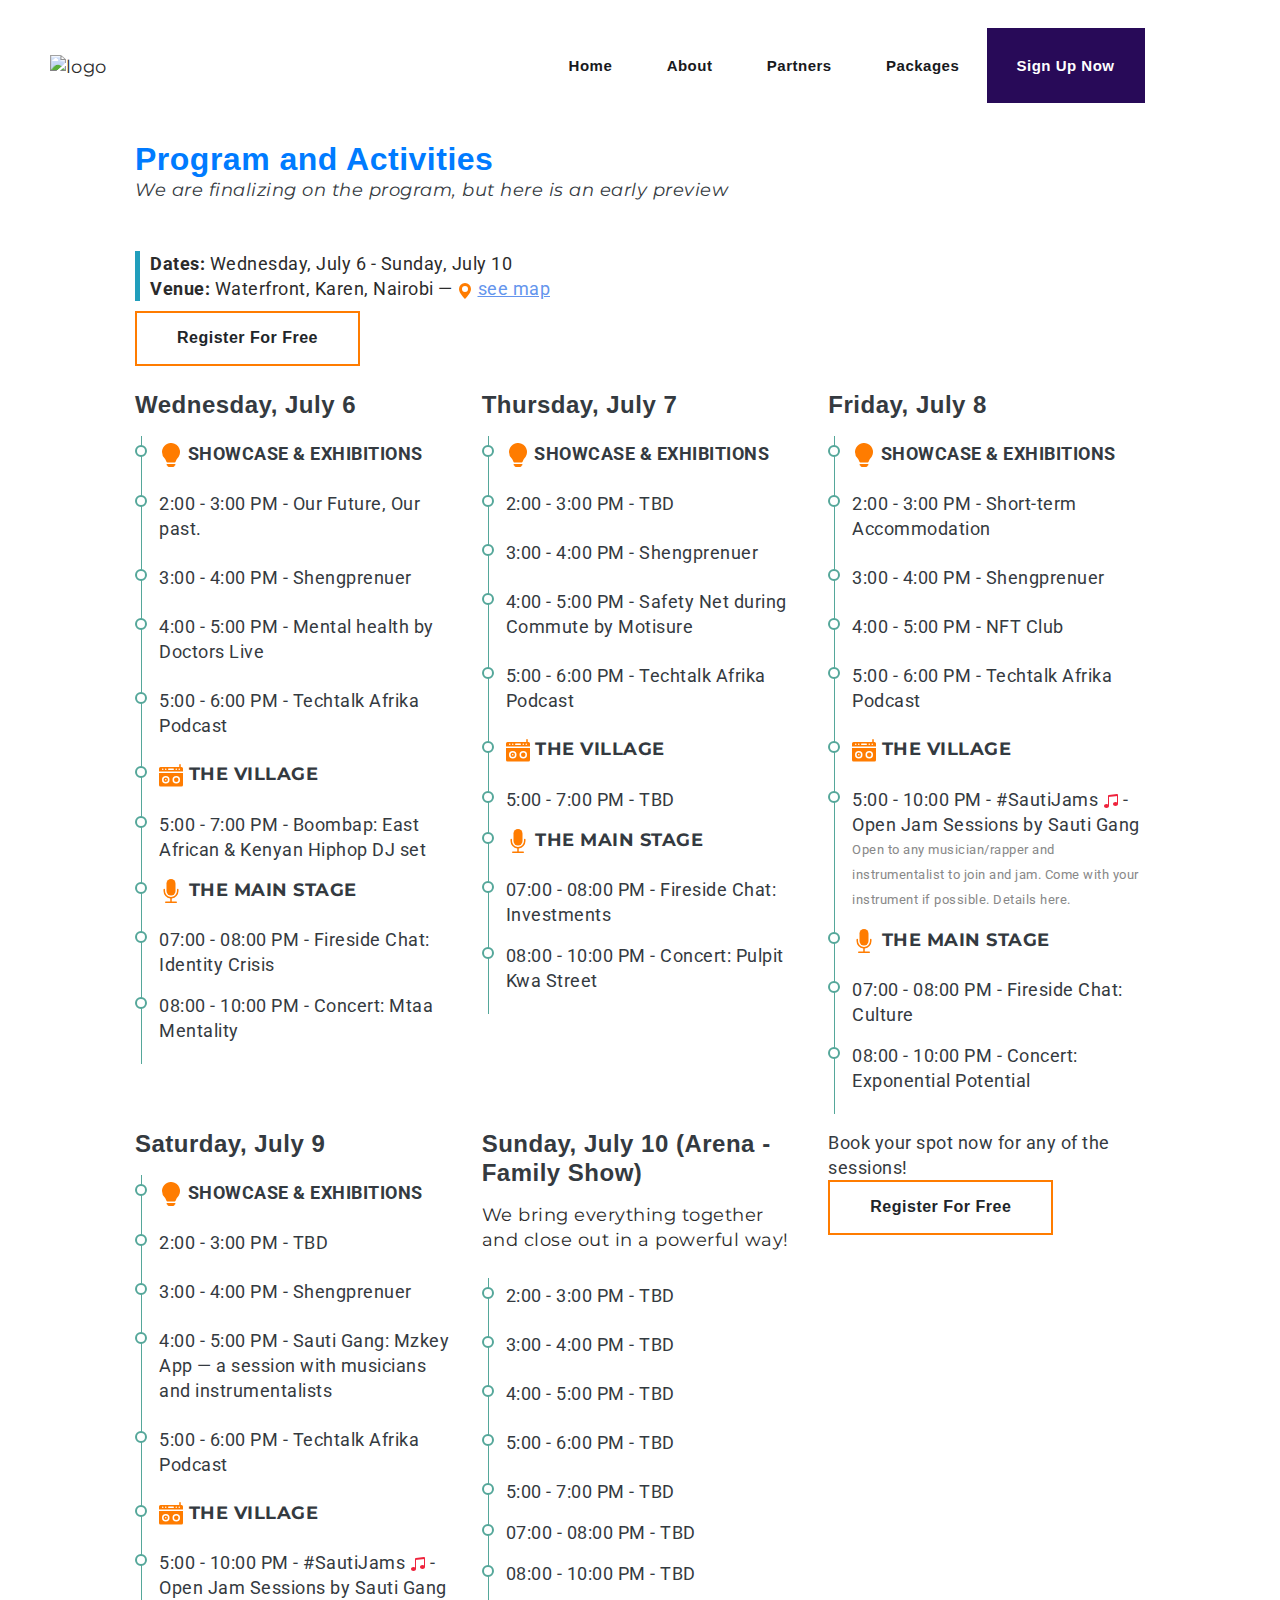
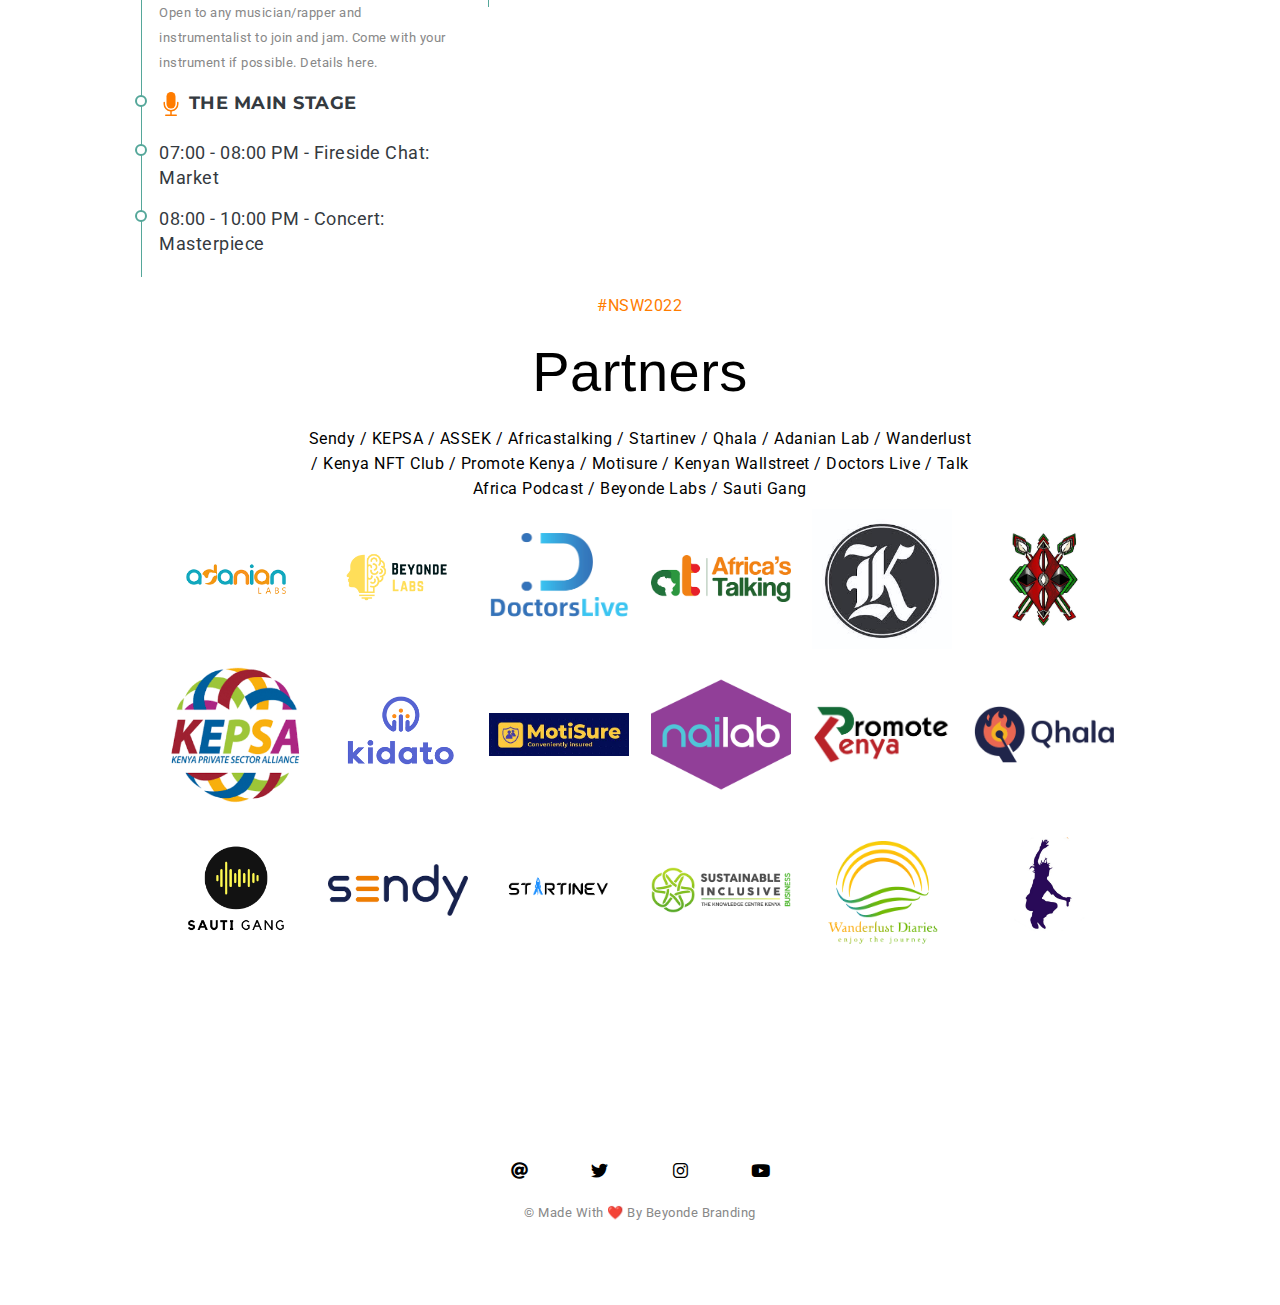
==== commit 64010614: "fix: updates" ====
--- a/nsw/prog.html
+++ b/nsw/prog.html
@@ -20,8 +20,8 @@
     <link rel="stylesheet" href="./vendor/css/cubeportfolio.min.css">
     <link href="css/line-awesome.min.css" rel="stylesheet">
     <!-- Style Sheet -->
-    <link href="css/style.css" rel="stylesheet">
-    <link href="css/custom.css" rel="stylesheet">
+    <link href="css/style.css?v=3" rel="stylesheet">
+    <link href="css/custom.css?v=3" rel="stylesheet">
 </head>
 <body data-spy="scroll" data-target=".navbar" data-offset="90">
 
@@ -54,7 +54,7 @@
             <div class="round-nav ">
                 <a href="/#home" title="Logo" class="logo ">
                     <!--Logo Default-->
-                    <img src="images/juliani_logo.png" alt="logo" class=" nav-logo">
+                    <img src="/images/logos/nsw_logo_rec.png" alt="logo" class=" nav-logo">
                 </a>
 
                 <!--Nav Links-->
@@ -72,9 +72,7 @@
         <div class="social-icons">
             <ul>
                 <li><a class="email-hover" href="mailto:info@nsw.ke" target="_blank"><i class="fas fa-at"></i></a></li>
-                <li><a class="instagram-hover" href="https://instagram.com/nsw_ke" target="_blank"><svg xmlns="http://www.w3.org/2000/svg" width="24" height="24" fill="#ff7c00" class="bi bi-lightbulb-fill" viewBox="0 0 16 16">
-  <path d="M2 6a6 6 0 1 1 10.174 4.31c-.203.196-.359.4-.453.619l-.762 1.769A.5.5 0 0 1 10.5 13h-5a.5.5 0 0 1-.46-.302l-.761-1.77a1.964 1.964 0 0 0-.453-.618A5.984 5.984 0 0 1 2 6zm3 8.5a.5.5 0 0 1 .5-.5h5a.5.5 0 0 1 0 1l-.224.447a1 1 0 0 1-.894.553H6.618a1 1 0 0 1-.894-.553L5.5 15a.5.5 0 0 1-.5-.5z"/>
-</svg></a></li>
+                <li><a class="instagram-hover" href="https://instagram.com/nsw_ke" target="_blank"><i class="fab fa-instagram"></i></a></li>
                 <li><a class="twitter-hover" href="https://twitter.com/nsw_ke" target="_blank"><i class="fab fa-twitter"></i></a></li>
                 <!-- <li><a class="instagram-hover" href="javascript:void(0);" target="_blank"><i class="fab fab fa-linkedin-in"></i></a></li> -->
             </ul>
@@ -129,9 +127,17 @@
     <h2 class="txt text-letter-spacing-xs my-0 text-primary font-weight-bold">
       Program and Activities
     </h2>
-    <p class="text-sm text-dark mt-0 mb-5">We are finalizing on the program, but here is an early preview <br/>
-      <a style="border: solid 2px #ff7c00; font-weight: bold;" target="_blank" href="https://bit.ly/nsw-rsvp" class="btn btn-large">Register for Free</a>
-    </p>
+    <p class="text-sm text-dark mt-0 mb-5"><em>We are finalizing on the program, but here is an early preview</em></p>
+    <div style="border-left: solid 5px #219ebc; padding-left: 10px;">
+      <p>
+        <strong>Dates:</strong> Wednesday, July 6 - Sunday, July 10 <br/>
+        <strong>Venue:</strong> Waterfront, Karen, Nairobi &mdash; <svg xmlns="http://www.w3.org/2000/svg" width="16" height="16" fill="#ff7c00" class="bi bi-geo-alt-fill" viewBox="0 0 16 16">
+          <path d="M8 16s6-5.686 6-10A6 6 0 0 0 2 6c0 4.314 6 10 6 10zm0-7a3 3 0 1 1 0-6 3 3 0 0 1 0 6z"/>
+        </svg> <a style="text-decoration: underline; color:cornflowerblue" target="_blank" href="https://g.page/TWFKaren?share">see map</a>
+      </p>
+    </div>
+    <p><a style="border: solid 2px #ff7c00; font-weight: bold; margin-top: 10px;" target="_blank" href="https://bit.ly/nsw-rsvp" class="btn btn-large">Register for Free</a></p>
+      
     <!-- Days -->
     <div class="row">
       <div class="col-lg-4 mb-3" id="">
@@ -155,7 +161,7 @@
             <p class="my-0 text-dark flex-fw text-sm txt"><span class="text-inverse op-8">3:00 - 4:00 PM</span> - Shengprenuer</p>
           </li>
           <li class="list-timeline-item p-0 pb-3 pb-lg-4 d-flex flex-wrap flex-column">
-            <p class="my-0 text-dark flex-fw text-sm txt"><span class="text-inverse op-8">4:00 - 5:00 PM</span> - Mental health by Doctor Live</p>
+            <p class="my-0 text-dark flex-fw text-sm txt"><span class="text-inverse op-8">4:00 - 5:00 PM</span> - Mental health by Doctors Live</p>
           </li>
           <li class="list-timeline-item p-0 pb-3 pb-lg-4 d-flex flex-wrap flex-column">
             <p class="my-0 text-dark flex-fw text-sm txt"><span class="text-inverse op-8">5:00 - 6:00 PM</span> - Techtalk Afrika Podcast </p>
@@ -271,7 +277,12 @@
             <p class="my-0 collapse flex-fw txt text-xs text-dark op-8" id="day-1-village"> Let your hair down, connect with others at our village launge.</p>
           </li>
           <li class="list-timeline-item p-0 pb-3 d-flex flex-wrap flex-column">
-            <p class="my-0 text-dark flex-fw text-sm txt"><span class="text-inverse op-8">5:00 - 7:00 PM</span> - Boombap: East African & Kenyan Hiphop DJ set</p>
+            <p class="my-0 text-dark flex-fw text-sm txt"><span class="text-inverse op-8">5:00 - 10:00 PM</span> - #SautiJams <svg xmlns="http://www.w3.org/2000/svg" width="16" height="16" fill="#ef233c" class="bi bi-music-note-beamed" viewBox="0 0 16 16">
+              <path d="M6 13c0 1.105-1.12 2-2.5 2S1 14.105 1 13c0-1.104 1.12-2 2.5-2s2.5.896 2.5 2zm9-2c0 1.105-1.12 2-2.5 2s-2.5-.895-2.5-2 1.12-2 2.5-2 2.5.895 2.5 2z"/>
+              <path fill-rule="evenodd" d="M14 11V2h1v9h-1zM6 3v10H5V3h1z"/>
+              <path d="M5 2.905a1 1 0 0 1 .9-.995l8-.8a1 1 0 0 1 1.1.995V3L5 4V2.905z"/>
+            </svg> - Open Jam Sessions by Sauti Gang <br/>
+            <span class="tiny">Open to any musician/rapper and instrumentalist to join and jam. Come with your instrument if possible. <a target="_blank" href="https://sautigang.com/sautijams">Details here</a>.</span></p>
           </li>
           <li class="list-timeline-item p-0 pb-3 pb-lg-4 d-flex flex-wrap flex-column" data-toggle="collapse" data-target="#day-1-mainstage">
             <p class="my-0 text-dark flex-fw text-sm txt"><svg xmlns="http://www.w3.org/2000/svg" width="24" height="24" fill="#ff7c00" class="bi bi-mic-fill" viewBox="0 0 16 16">
@@ -323,7 +334,12 @@
             <p class="my-0 collapse flex-fw txt text-xs text-dark op-8" id="day-1-village"> Let your hair down, connect with others at our village launge.</p>
           </li>
           <li class="list-timeline-item p-0 pb-3 d-flex flex-wrap flex-column">
-            <p class="my-0 text-dark flex-fw text-sm txt"><span class="text-inverse op-8">5:00 - 7:00 PM</span> - TBD</p>
+            <p class="my-0 text-dark flex-fw text-sm txt"><span class="text-inverse op-8">5:00 - 10:00 PM</span> - #SautiJams <svg xmlns="http://www.w3.org/2000/svg" width="16" height="16" fill="#ef233c" class="bi bi-music-note-beamed" viewBox="0 0 16 16">
+              <path d="M6 13c0 1.105-1.12 2-2.5 2S1 14.105 1 13c0-1.104 1.12-2 2.5-2s2.5.896 2.5 2zm9-2c0 1.105-1.12 2-2.5 2s-2.5-.895-2.5-2 1.12-2 2.5-2 2.5.895 2.5 2z"/>
+              <path fill-rule="evenodd" d="M14 11V2h1v9h-1zM6 3v10H5V3h1z"/>
+              <path d="M5 2.905a1 1 0 0 1 .9-.995l8-.8a1 1 0 0 1 1.1.995V3L5 4V2.905z"/>
+            </svg> - Open Jam Sessions by Sauti Gang <br/>
+            <span class="tiny">Open to any musician/rapper and instrumentalist to join and jam. Come with your instrument if possible. <a target="_blank" href="https://sautigang.com/sautijams">Details here</a>.</span></p>
           </li>
           <li class="list-timeline-item p-0 pb-3 pb-lg-4 d-flex flex-wrap flex-column" data-toggle="collapse" data-target="#day-1-mainstage">
             <p class="my-0 text-dark flex-fw text-sm txt"><svg xmlns="http://www.w3.org/2000/svg" width="24" height="24" fill="#ff7c00" class="bi bi-mic-fill" viewBox="0 0 16 16">
@@ -386,15 +402,16 @@
           <div class="col-12 col-md-10 offset-md-1 col-lg-8 offset-lg-2  text-center wow slideInUp" data-wow-duration="2s">
               <p class="sub-heading text-center text-blue">#NSW2022</p>
               <h1 class="heading text-orang">Partners</h1>
-              <p class="para_text m-auto">Sendy / KEPSA / ASSEK / Africastalking / Startinev / Qhala / Adanian Lab / Wanderlust / NTF Club / Promote Kenya / Motisure / Kenyan Wall Street / Doctors Live / Talk Africa Podcast / Beyonde Labs / Sauti Gang </p>
+              <p class="para_text m-auto">Sendy / KEPSA / ASSEK / Africastalking / Startinev / Qhala / Adanian Lab / Wanderlust / Kenya NFT Club / Promote Kenya / Motisure / Kenyan Wallstreet / Doctors Live / Talk Africa Podcast / Beyonde Labs / Sauti Gang </p>
           </div>
           <div class="row partners-logos">
               <div class="column" style="text-align: center;">
                 <img src="./images/logos/adanianlabs.png">
                 <img src="./images/logos/beyonde_labs_inv.png">
-                <img src="./images/logos/doctorslive.jpeg">
+                <img src="./images/logos/doctorslive_inv2.png">
                 <img src="./images/logos/africastalking.png">
                 <img src="./images/logos/kenyan_wallstreet.jpeg">
+                <img src="./images/logos/kenya_nft_club.jpeg">
                 <img src="./images/logos/kepsa.png">
                 <img src="./images/logos/kidato.png">
                 <img src="./images/logos/motisure.jpeg">
@@ -403,8 +420,8 @@
                 <img src="./images/logos/qhala.png">
                 <img src="./images/logos/sautigang.png" />
                 <img src="./images/logos/sendy_inv.png">
+                <img src="./images/logos/startinev_blk.png" />
                 <img src="./images/logos/sustainable.png">
-                <img src="./images/logos/startinev.jpeg" />
                 <img src="./images/logos/wanderlust-diaries-logo.png">
                 <img src="./images/juliani_logo.png">
               </div>
--- a/nsw/css/style.css
+++ b/nsw/css/style.css
@@ -202,7 +202,7 @@
      Navbar
 ====================================== */
 header a.logo img {
-    max-width: 70px;
+    max-width: 120px;
     vertical-align: sub;
 }
 
--- a/nsw/css/custom.css
+++ b/nsw/css/custom.css
@@ -395,4 +395,9 @@
     flex: 100%;
     max-width: 100%;
   }
+}
+
+p span.tiny {
+  font-size: small;
+  color: #888;
 }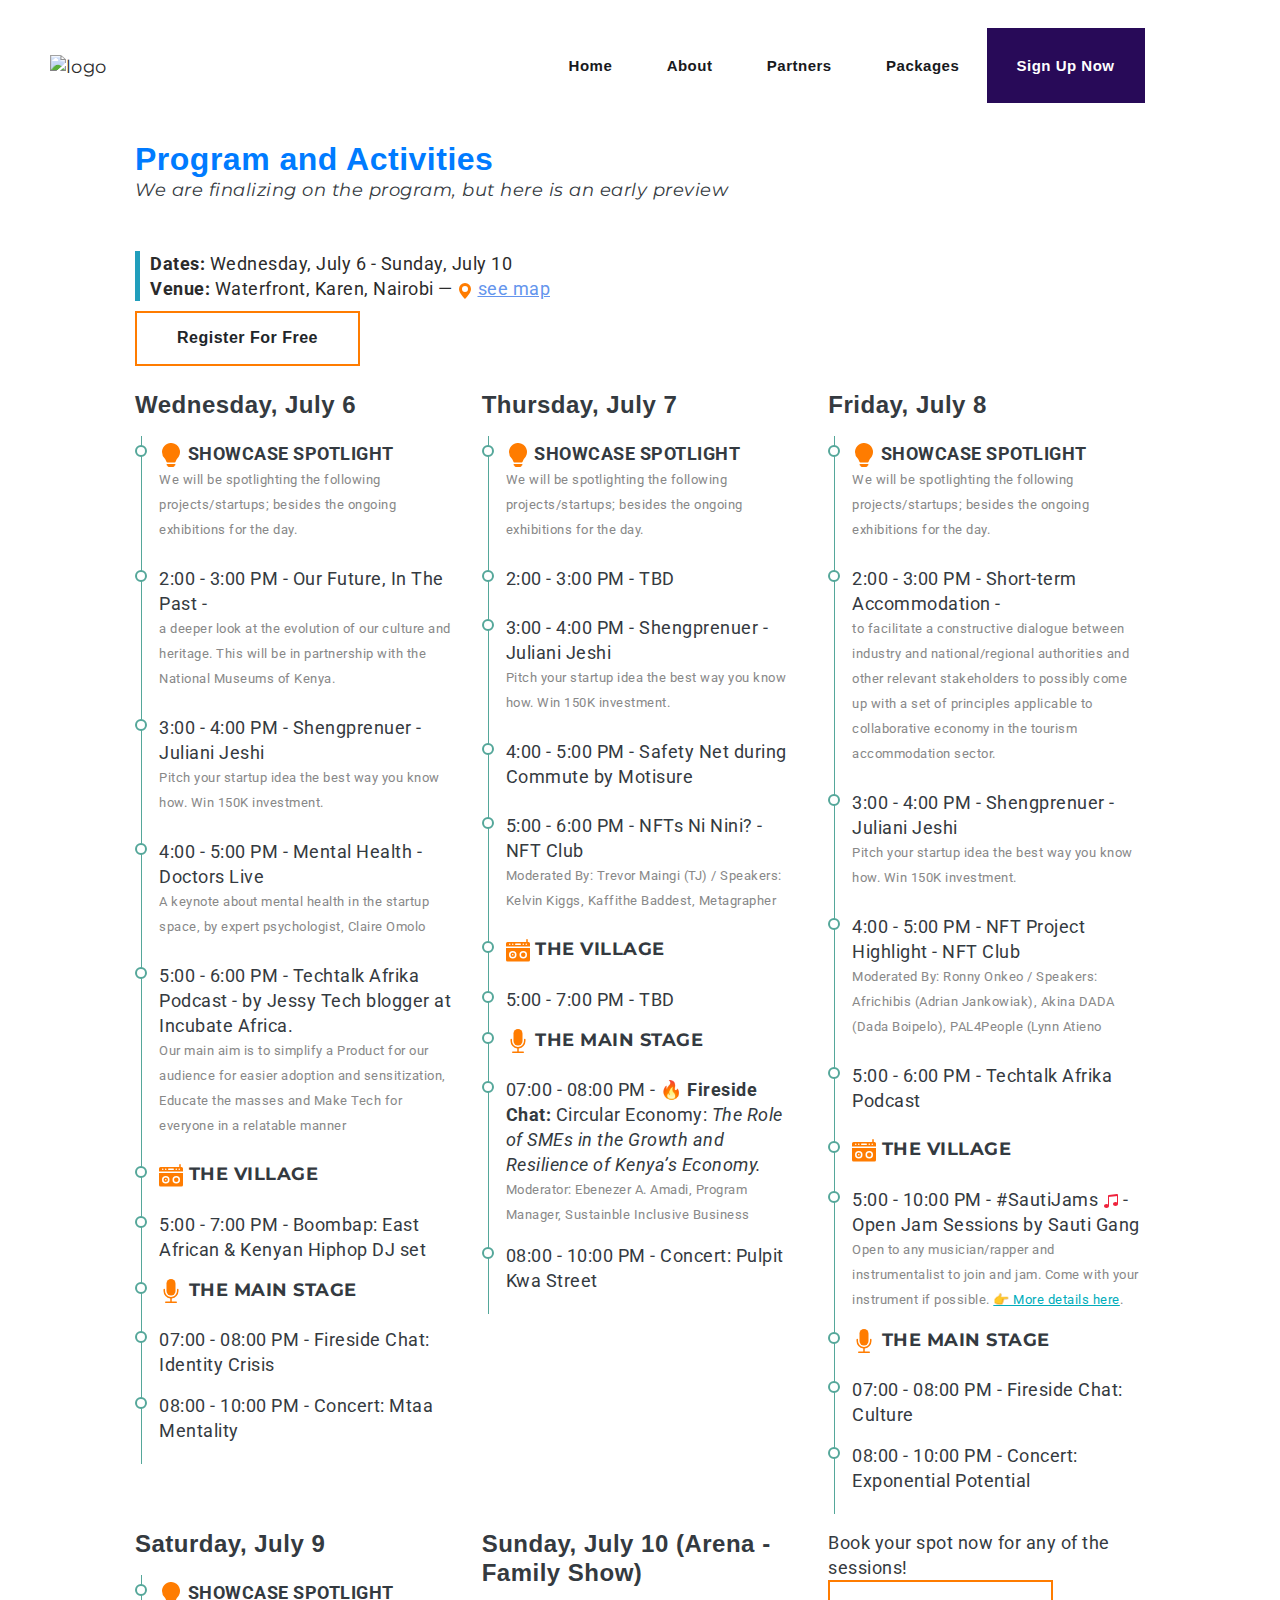
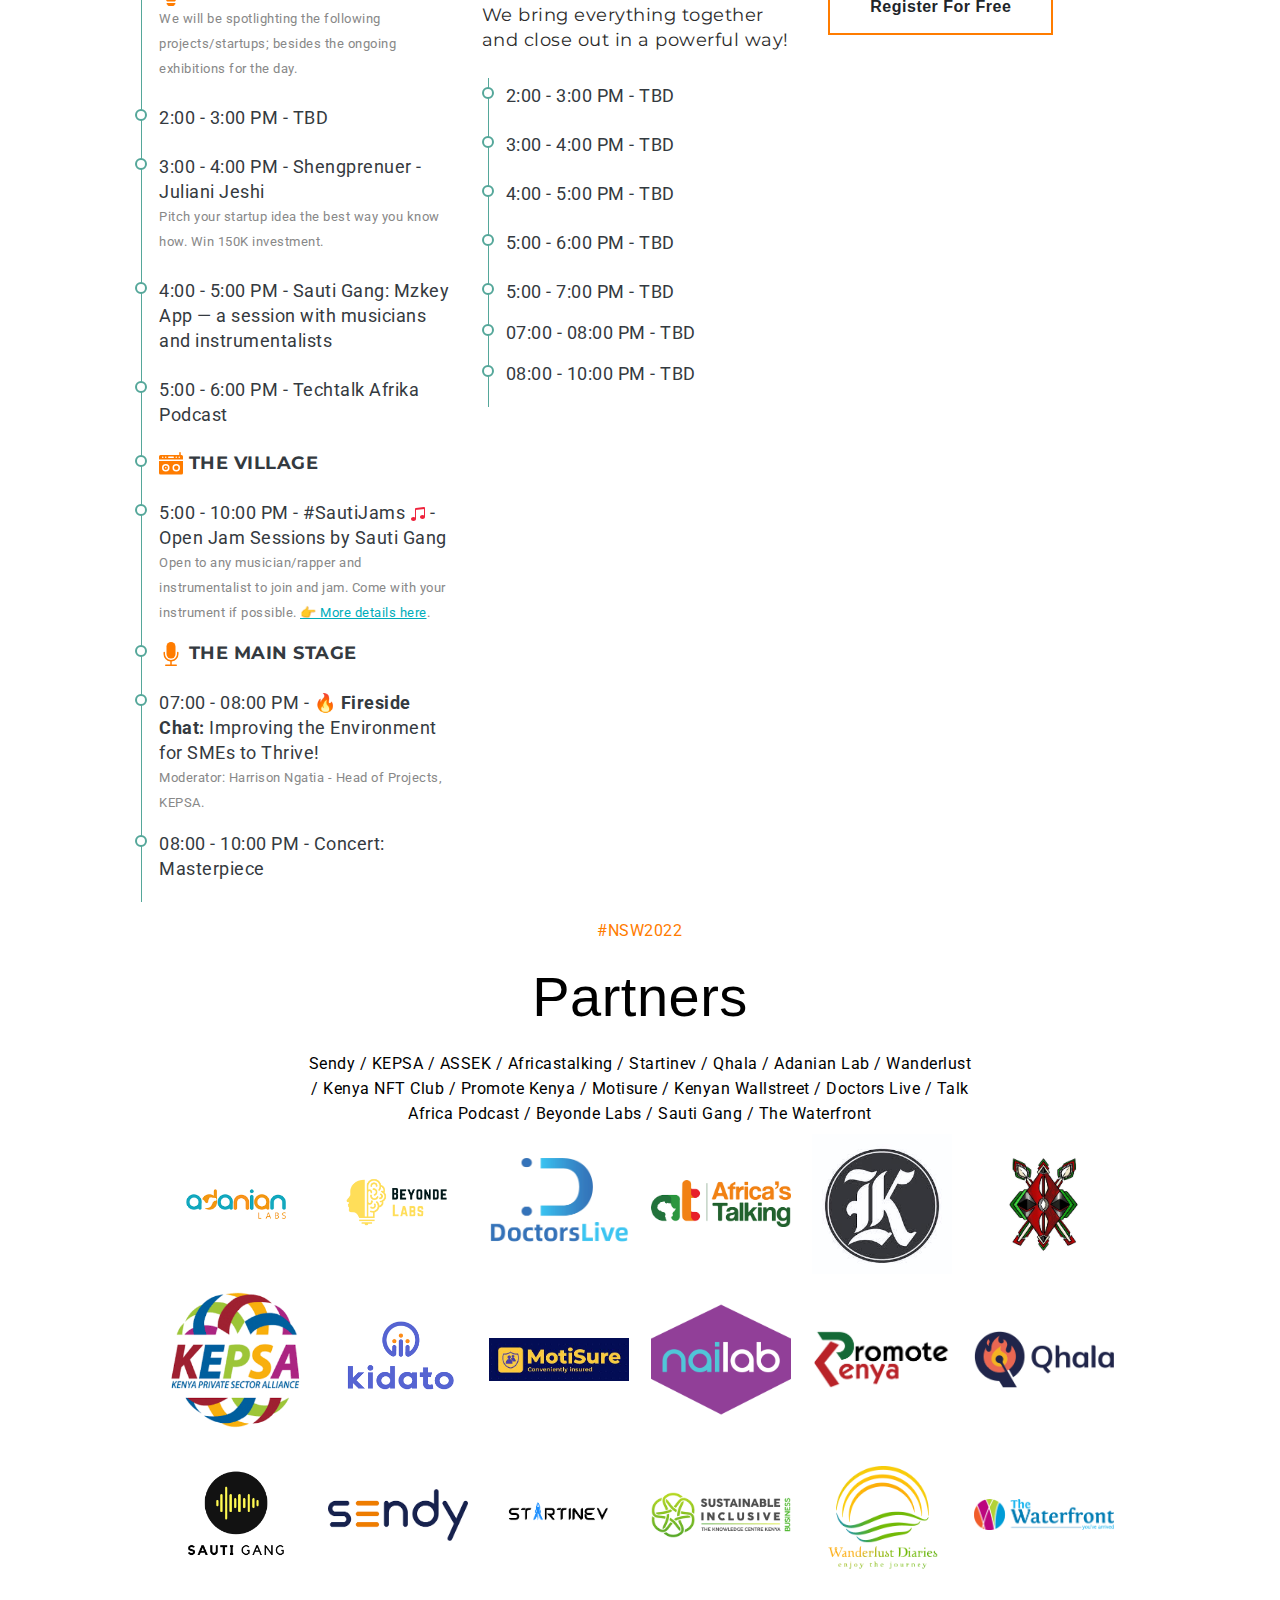
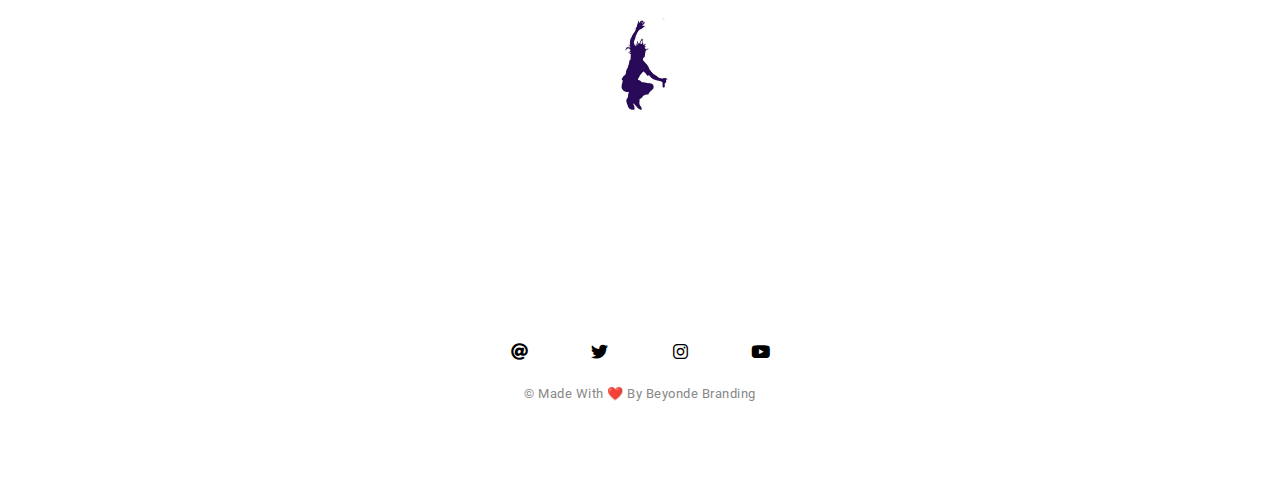
==== commit 3d8637ba: "chore: update" ====
--- a/nsw/prog.html
+++ b/nsw/prog.html
@@ -148,23 +148,33 @@
           <li class="list-timeline-item p-0 pb-3 pb-lg-4 d-flex flex-wrap flex-column schedule-title">
             <p class="my-0 text-dark flex-fw text-sm txt"><svg xmlns="http://www.w3.org/2000/svg" width="24" height="24" fill="#ff7c00" class="bi bi-lightbulb-fill" viewBox="0 0 16 16">
   <path d="M2 6a6 6 0 1 1 10.174 4.31c-.203.196-.359.4-.453.619l-.762 1.769A.5.5 0 0 1 10.5 13h-5a.5.5 0 0 1-.46-.302l-.761-1.77a1.964 1.964 0 0 0-.453-.618A5.984 5.984 0 0 1 2 6zm3 8.5a.5.5 0 0 1 .5-.5h5a.5.5 0 0 1 0 1l-.224.447a1 1 0 0 1-.894.553H6.618a1 1 0 0 1-.894-.553L5.5 15a.5.5 0 0 1-.5-.5z"/>
-</svg></a> <strong>SHOWCASE & EXHIBITIONS</strong></p>
-          </li>
-          <li class="list-timeline-item p-0 pb-3 pb-lg-4 d-flex flex-wrap flex-column">
-            <p class="my-0 text-dark flex-fw text-sm txt"><span class="text-inverse op-8">2:00 - 3:00 PM</span> - Our Future, Our past.</p>
+</svg></a> <strong>SHOWCASE SPOTLIGHT</strong><br/>
+<span class="tiny">We will be spotlighting the following projects/startups; besides the ongoing exhibitions for the day.</span></p>
+          </li>
+          <li class="list-timeline-item p-0 pb-3 pb-lg-4 d-flex flex-wrap flex-column">
+            <p class="my-0 text-dark flex-fw text-sm txt"><span class="text-inverse op-8">2:00 - 3:00 PM</span> - Our Future, In The Past - 
+              <span class="tiny">a deeper look at the evolution of our culture and heritage.
+            This will be in partnership with the National Museums of Kenya.
+          </span></p>
           </li>
           <!-- <li class="list-timeline-item show p-0 pb-3 pb-lg-4 d-flex flex-wrap flex-column" data-toggle="collapse" data-target="#day-1-item-2">
             <p class="my-0 text-dark flex-fw text-sm txt"><span class="text-primary font-weight-bold op-8 infinite animated flash" data-animate="flash" data-animate-infinite="1" data-animate-duration="3.5" style="animation-duration: 3.5s;">Now</span> - Vitaly Friedmann</p>
             <p class="my-0 collapse flex-fw txt text-xs text-dark op-8 show" id="day-1-item-2"> Talk: Wireframing / <span class="text-primary">Room 19</span> </p>
           </li> -->
           <li class="list-timeline-item p-0 pb-3 pb-lg-4 d-flex flex-wrap flex-column">
-            <p class="my-0 text-dark flex-fw text-sm txt"><span class="text-inverse op-8">3:00 - 4:00 PM</span> - Shengprenuer</p>
-          </li>
-          <li class="list-timeline-item p-0 pb-3 pb-lg-4 d-flex flex-wrap flex-column">
-            <p class="my-0 text-dark flex-fw text-sm txt"><span class="text-inverse op-8">4:00 - 5:00 PM</span> - Mental health by Doctors Live</p>
-          </li>
-          <li class="list-timeline-item p-0 pb-3 pb-lg-4 d-flex flex-wrap flex-column">
-            <p class="my-0 text-dark flex-fw text-sm txt"><span class="text-inverse op-8">5:00 - 6:00 PM</span> - Techtalk Afrika Podcast </p>
+            <p class="my-0 text-dark flex-fw text-sm txt"><span class="text-inverse op-8">3:00 - 4:00 PM</span> - Shengprenuer - Juliani Jeshi <br/>
+            <span class="tiny">Pitch your startup idea the best way you know how. Win 150K investment.</span></p>
+          </li>
+          <li class="list-timeline-item p-0 pb-3 pb-lg-4 d-flex flex-wrap flex-column">
+            <p class="my-0 text-dark flex-fw text-sm txt"><span class="text-inverse op-8">4:00 - 5:00 PM</span> - Mental Health - Doctors Live <br/>
+            <span class="tiny">A keynote about mental health in the startup space, by expert psychologist,
+              Claire Omolo</span></p>
+          </li>
+          <li class="list-timeline-item p-0 pb-3 pb-lg-4 d-flex flex-wrap flex-column">
+            <p class="my-0 text-dark flex-fw text-sm txt"><span class="text-inverse op-8">5:00 - 6:00 PM</span> - Techtalk Afrika Podcast - by Jessy Tech blogger at Incubate Africa.
+            <span class="tiny">Our main aim is to simplify a Product for our audience for easier
+              adoption and sensitization, Educate the masses and Make Tech for
+              everyone in a relatable manner</span></p>
           </li>
           <li class="list-timeline-item p-0 pb-3 pb-lg-4 d-flex flex-wrap flex-column" data-toggle="collapse" data-target="#day-1-village">
             <p class="my-0 text-dark flex-fw text-sm txt"><svg xmlns="http://www.w3.org/2000/svg" width="24" height="24" fill="#ff7c00" class="bi bi-boombox-fill" viewBox="0 0 16 16">
@@ -200,7 +210,8 @@
           <li class="list-timeline-item p-0 pb-3 pb-lg-4 d-flex flex-wrap flex-column schedule-title">
             <p class="my-0 text-dark flex-fw text-sm txt"><svg xmlns="http://www.w3.org/2000/svg" width="24" height="24" fill="#ff7c00" class="bi bi-lightbulb-fill" viewBox="0 0 16 16">
   <path d="M2 6a6 6 0 1 1 10.174 4.31c-.203.196-.359.4-.453.619l-.762 1.769A.5.5 0 0 1 10.5 13h-5a.5.5 0 0 1-.46-.302l-.761-1.77a1.964 1.964 0 0 0-.453-.618A5.984 5.984 0 0 1 2 6zm3 8.5a.5.5 0 0 1 .5-.5h5a.5.5 0 0 1 0 1l-.224.447a1 1 0 0 1-.894.553H6.618a1 1 0 0 1-.894-.553L5.5 15a.5.5 0 0 1-.5-.5z"/>
-</svg></a> <strong>SHOWCASE & EXHIBITIONS</strong></p>
+</svg></a> <strong>SHOWCASE SPOTLIGHT</strong><br/>
+<span class="tiny">We will be spotlighting the following projects/startups; besides the ongoing exhibitions for the day.</span></p>
           </li>
           <li class="list-timeline-item p-0 pb-3 pb-lg-4 d-flex flex-wrap flex-column">
             <p class="my-0 text-dark flex-fw text-sm txt"><span class="text-inverse op-8">2:00 - 3:00 PM</span> - TBD</p>
@@ -210,13 +221,15 @@
             <p class="my-0 collapse flex-fw txt text-xs text-dark op-8 show" id="day-1-item-2"> Talk: Wireframing / <span class="text-primary">Room 19</span> </p>
           </li> -->
           <li class="list-timeline-item p-0 pb-3 pb-lg-4 d-flex flex-wrap flex-column">
-            <p class="my-0 text-dark flex-fw text-sm txt"><span class="text-inverse op-8">3:00 - 4:00 PM</span> - Shengprenuer</p>
+            <p class="my-0 text-dark flex-fw text-sm txt"><span class="text-inverse op-8">3:00 - 4:00 PM</span> - Shengprenuer - Juliani Jeshi <br/>
+              <span class="tiny">Pitch your startup idea the best way you know how. Win 150K investment.</span></p>
           </li>
           <li class="list-timeline-item p-0 pb-3 pb-lg-4 d-flex flex-wrap flex-column">
             <p class="my-0 text-dark flex-fw text-sm txt"><span class="text-inverse op-8">4:00 - 5:00 PM</span> - Safety Net during Commute by Motisure</p>
           </li>
           <li class="list-timeline-item p-0 pb-3 pb-lg-4 d-flex flex-wrap flex-column">
-            <p class="my-0 text-dark flex-fw text-sm txt"><span class="text-inverse op-8">5:00 - 6:00 PM</span> - Techtalk Afrika Podcast </p>
+            <p class="my-0 text-dark flex-fw text-sm txt"><span class="text-inverse op-8">5:00 - 6:00 PM</span> - NFTs Ni Nini? - NFT Club <br/>
+            <span class="tiny">Moderated By: Trevor Maingi (TJ) / Speakers: Kelvin Kiggs, Kaffithe Baddest, Metagrapher</span></p>
           </li>
           <li class="list-timeline-item p-0 pb-3 pb-lg-4 d-flex flex-wrap flex-column" data-toggle="collapse" data-target="#day-1-village">
             <p class="my-0 text-dark flex-fw text-sm txt"><svg xmlns="http://www.w3.org/2000/svg" width="24" height="24" fill="#ff7c00" class="bi bi-boombox-fill" viewBox="0 0 16 16">
@@ -236,7 +249,8 @@
             <p class="my-0 collapse flex-fw txt text-xs text-dark op-8" id="day-1-mainstage">The Juliani Experiment Show (JX_)</p>
           </li>
           <li class="list-timeline-item p-0 pb-3 d-flex flex-wrap flex-column">
-            <p class="my-0 text-dark flex-fw text-sm txt"><span class="text-inverse op-8">07:00 - 08:00 PM</span> - Fireside Chat: Investments</p>
+            <p class="my-0 text-dark flex-fw text-sm txt"><span class="text-inverse op-8">07:00 - 08:00 PM</span> - 🔥 <strong>Fireside Chat:</strong> Circular Economy: <em>The Role of SMEs in the Growth and Resilience of Kenya’s Economy.</em><br/>
+            <span class="tiny">Moderator: Ebenezer A. Amadi, Program Manager, Sustainble Inclusive Business</span></p>
           </li>
           <li class="list-timeline-item p-0 pb-3 d-flex flex-wrap flex-column">
             <p class="my-0 text-dark flex-fw text-sm txt"><span class="text-inverse op-8">08:00 - 10:00 PM</span> - Concert: Pulpit Kwa Street </p>
@@ -251,20 +265,25 @@
           <li class="list-timeline-item p-0 pb-3 pb-lg-4 d-flex flex-wrap flex-column schedule-title">
             <p class="my-0 text-dark flex-fw text-sm txt"><svg xmlns="http://www.w3.org/2000/svg" width="24" height="24" fill="#ff7c00" class="bi bi-lightbulb-fill" viewBox="0 0 16 16">
   <path d="M2 6a6 6 0 1 1 10.174 4.31c-.203.196-.359.4-.453.619l-.762 1.769A.5.5 0 0 1 10.5 13h-5a.5.5 0 0 1-.46-.302l-.761-1.77a1.964 1.964 0 0 0-.453-.618A5.984 5.984 0 0 1 2 6zm3 8.5a.5.5 0 0 1 .5-.5h5a.5.5 0 0 1 0 1l-.224.447a1 1 0 0 1-.894.553H6.618a1 1 0 0 1-.894-.553L5.5 15a.5.5 0 0 1-.5-.5z"/>
-</svg></a> <strong>SHOWCASE & EXHIBITIONS</strong></p>
-          </li>
-          <li class="list-timeline-item p-0 pb-3 pb-lg-4 d-flex flex-wrap flex-column">
-            <p class="my-0 text-dark flex-fw text-sm txt"><span class="text-inverse op-8">2:00 - 3:00 PM</span> - Short-term Accommodation</p>
+</svg></a> <strong>SHOWCASE SPOTLIGHT</strong><br/>
+<span class="tiny">We will be spotlighting the following projects/startups; besides the ongoing exhibitions for the day.</span></p>
+          </li>
+          <li class="list-timeline-item p-0 pb-3 pb-lg-4 d-flex flex-wrap flex-column">
+            <p class="my-0 text-dark flex-fw text-sm txt"><span class="text-inverse op-8">2:00 - 3:00 PM</span> - Short-term Accommodation - 
+            <span class="tiny">to facilitate a constructive dialogue between industry and national/regional authorities and other relevant stakeholders to possibly come up with a set of principles applicable to collaborative economy in the tourism accommodation sector.</span></p>
           </li>
           <!-- <li class="list-timeline-item show p-0 pb-3 pb-lg-4 d-flex flex-wrap flex-column" data-toggle="collapse" data-target="#day-1-item-2">
             <p class="my-0 text-dark flex-fw text-sm txt"><span class="text-primary font-weight-bold op-8 infinite animated flash" data-animate="flash" data-animate-infinite="1" data-animate-duration="3.5" style="animation-duration: 3.5s;">Now</span> - Vitaly Friedmann</p>
             <p class="my-0 collapse flex-fw txt text-xs text-dark op-8 show" id="day-1-item-2"> Talk: Wireframing / <span class="text-primary">Room 19</span> </p>
           </li> -->
           <li class="list-timeline-item p-0 pb-3 pb-lg-4 d-flex flex-wrap flex-column">
-            <p class="my-0 text-dark flex-fw text-sm txt"><span class="text-inverse op-8">3:00 - 4:00 PM</span> - Shengprenuer</p>
-          </li>
-          <li class="list-timeline-item p-0 pb-3 pb-lg-4 d-flex flex-wrap flex-column">
-            <p class="my-0 text-dark flex-fw text-sm txt"><span class="text-inverse op-8">4:00 - 5:00 PM</span> - NFT Club</p>
+            <p class="my-0 text-dark flex-fw text-sm txt"><span class="text-inverse op-8">3:00 - 4:00 PM</span> - Shengprenuer - Juliani Jeshi <br/>
+              <span class="tiny">Pitch your startup idea the best way you know how. Win 150K investment.</span></p>
+          </li>
+          <li class="list-timeline-item p-0 pb-3 pb-lg-4 d-flex flex-wrap flex-column">
+            <p class="my-0 text-dark flex-fw text-sm txt"><span class="text-inverse op-8">4:00 - 5:00 PM</span> - NFT Project Highlight - NFT Club <br/>
+              <span class="tiny">Moderated By: Ronny Onkeo / Speakers: Africhibis (Adrian Jankowiak), Akina DADA (Dada Boipelo), PAL4People (Lynn Atieno</span>
+            </p>
           </li>
           <li class="list-timeline-item p-0 pb-3 pb-lg-4 d-flex flex-wrap flex-column">
             <p class="my-0 text-dark flex-fw text-sm txt"><span class="text-inverse op-8">5:00 - 6:00 PM</span> - Techtalk Afrika Podcast </p>
@@ -282,7 +301,7 @@
               <path fill-rule="evenodd" d="M14 11V2h1v9h-1zM6 3v10H5V3h1z"/>
               <path d="M5 2.905a1 1 0 0 1 .9-.995l8-.8a1 1 0 0 1 1.1.995V3L5 4V2.905z"/>
             </svg> - Open Jam Sessions by Sauti Gang <br/>
-            <span class="tiny">Open to any musician/rapper and instrumentalist to join and jam. Come with your instrument if possible. <a target="_blank" href="https://sautigang.com/sautijams">Details here</a>.</span></p>
+            <span class="tiny">Open to any musician/rapper and instrumentalist to join and jam. Come with your instrument if possible. <a target="_blank" href="https://sautigang.com/sautijams">👉 More details here</a>.</span></p>
           </li>
           <li class="list-timeline-item p-0 pb-3 pb-lg-4 d-flex flex-wrap flex-column" data-toggle="collapse" data-target="#day-1-mainstage">
             <p class="my-0 text-dark flex-fw text-sm txt"><svg xmlns="http://www.w3.org/2000/svg" width="24" height="24" fill="#ff7c00" class="bi bi-mic-fill" viewBox="0 0 16 16">
@@ -308,7 +327,8 @@
           <li class="list-timeline-item p-0 pb-3 pb-lg-4 d-flex flex-wrap flex-column schedule-title">
             <p class="my-0 text-dark flex-fw text-sm txt"><svg xmlns="http://www.w3.org/2000/svg" width="24" height="24" fill="#ff7c00" class="bi bi-lightbulb-fill" viewBox="0 0 16 16">
   <path d="M2 6a6 6 0 1 1 10.174 4.31c-.203.196-.359.4-.453.619l-.762 1.769A.5.5 0 0 1 10.5 13h-5a.5.5 0 0 1-.46-.302l-.761-1.77a1.964 1.964 0 0 0-.453-.618A5.984 5.984 0 0 1 2 6zm3 8.5a.5.5 0 0 1 .5-.5h5a.5.5 0 0 1 0 1l-.224.447a1 1 0 0 1-.894.553H6.618a1 1 0 0 1-.894-.553L5.5 15a.5.5 0 0 1-.5-.5z"/>
-</svg></a> <strong>SHOWCASE & EXHIBITIONS</strong></p>
+</svg></a> <strong>SHOWCASE SPOTLIGHT</strong><br/>
+<span class="tiny">We will be spotlighting the following projects/startups; besides the ongoing exhibitions for the day.</span></p>
           </li>
           <li class="list-timeline-item p-0 pb-3 pb-lg-4 d-flex flex-wrap flex-column">
             <p class="my-0 text-dark flex-fw text-sm txt"><span class="text-inverse op-8">2:00 - 3:00 PM</span> - TBD</p>
@@ -318,7 +338,8 @@
             <p class="my-0 collapse flex-fw txt text-xs text-dark op-8 show" id="day-1-item-2"> Talk: Wireframing / <span class="text-primary">Room 19</span> </p>
           </li> -->
           <li class="list-timeline-item p-0 pb-3 pb-lg-4 d-flex flex-wrap flex-column">
-            <p class="my-0 text-dark flex-fw text-sm txt"><span class="text-inverse op-8">3:00 - 4:00 PM</span> - Shengprenuer</p>
+            <p class="my-0 text-dark flex-fw text-sm txt"><span class="text-inverse op-8">3:00 - 4:00 PM</span> - Shengprenuer - Juliani Jeshi <br/>
+              <span class="tiny">Pitch your startup idea the best way you know how. Win 150K investment.</span></p>
           </li>
           <li class="list-timeline-item p-0 pb-3 pb-lg-4 d-flex flex-wrap flex-column">
             <p class="my-0 text-dark flex-fw text-sm txt"><span class="text-inverse op-8">4:00 - 5:00 PM</span> - Sauti Gang: Mzkey App &mdash; a session with musicians and instrumentalists</p>
@@ -339,7 +360,7 @@
               <path fill-rule="evenodd" d="M14 11V2h1v9h-1zM6 3v10H5V3h1z"/>
               <path d="M5 2.905a1 1 0 0 1 .9-.995l8-.8a1 1 0 0 1 1.1.995V3L5 4V2.905z"/>
             </svg> - Open Jam Sessions by Sauti Gang <br/>
-            <span class="tiny">Open to any musician/rapper and instrumentalist to join and jam. Come with your instrument if possible. <a target="_blank" href="https://sautigang.com/sautijams">Details here</a>.</span></p>
+            <span class="tiny">Open to any musician/rapper and instrumentalist to join and jam. Come with your instrument if possible. <a target="_blank" href="https://sautigang.com/sautijams">👉 More details here</a>.</span></p>
           </li>
           <li class="list-timeline-item p-0 pb-3 pb-lg-4 d-flex flex-wrap flex-column" data-toggle="collapse" data-target="#day-1-mainstage">
             <p class="my-0 text-dark flex-fw text-sm txt"><svg xmlns="http://www.w3.org/2000/svg" width="24" height="24" fill="#ff7c00" class="bi bi-mic-fill" viewBox="0 0 16 16">
@@ -349,7 +370,9 @@
             <p class="my-0 collapse flex-fw txt text-xs text-dark op-8" id="day-1-mainstage">The Juliani Experiment Show (JX_)</p>
           </li>
           <li class="list-timeline-item p-0 pb-3 d-flex flex-wrap flex-column">
-            <p class="my-0 text-dark flex-fw text-sm txt"><span class="text-inverse op-8">07:00 - 08:00 PM</span> - Fireside Chat: Market </p>
+            <p class="my-0 text-dark flex-fw text-sm txt"><span class="text-inverse op-8">07:00 - 08:00 PM</span> - 🔥 <strong>Fireside Chat: </strong>Improving the Environment for SMEs to Thrive! <br/>
+              <span class="tiny">Moderator: Harrison Ngatia - Head of Projects, KEPSA.</span>
+            </p>
           </li>
           <li class="list-timeline-item p-0 pb-3 d-flex flex-wrap flex-column">
             <p class="my-0 text-dark flex-fw text-sm txt"><span class="text-inverse op-8">08:00 - 10:00 PM</span> - Concert: Masterpiece</p>
@@ -402,7 +425,7 @@
           <div class="col-12 col-md-10 offset-md-1 col-lg-8 offset-lg-2  text-center wow slideInUp" data-wow-duration="2s">
               <p class="sub-heading text-center text-blue">#NSW2022</p>
               <h1 class="heading text-orang">Partners</h1>
-              <p class="para_text m-auto">Sendy / KEPSA / ASSEK / Africastalking / Startinev / Qhala / Adanian Lab / Wanderlust / Kenya NFT Club / Promote Kenya / Motisure / Kenyan Wallstreet / Doctors Live / Talk Africa Podcast / Beyonde Labs / Sauti Gang </p>
+              <p class="para_text m-auto">Sendy / KEPSA / ASSEK / Africastalking / Startinev / Qhala / Adanian Lab / Wanderlust / Kenya NFT Club / Promote Kenya / Motisure / Kenyan Wallstreet / Doctors Live / Talk Africa Podcast / Beyonde Labs / Sauti Gang / The Waterfront </p>
           </div>
           <div class="row partners-logos">
               <div class="column" style="text-align: center;">
@@ -423,6 +446,7 @@
                 <img src="./images/logos/startinev_blk.png" />
                 <img src="./images/logos/sustainable.png">
                 <img src="./images/logos/wanderlust-diaries-logo.png">
+                <img src="./images/logos/waterfront-logo.png">
                 <img src="./images/juliani_logo.png">
               </div>
             </div>
--- a/nsw/css/custom.css
+++ b/nsw/css/custom.css
@@ -400,4 +400,9 @@
 p span.tiny {
   font-size: small;
   color: #888;
+}
+
+p span.tiny a {
+  text-decoration: underline;
+  color:#00ADBB;
 }